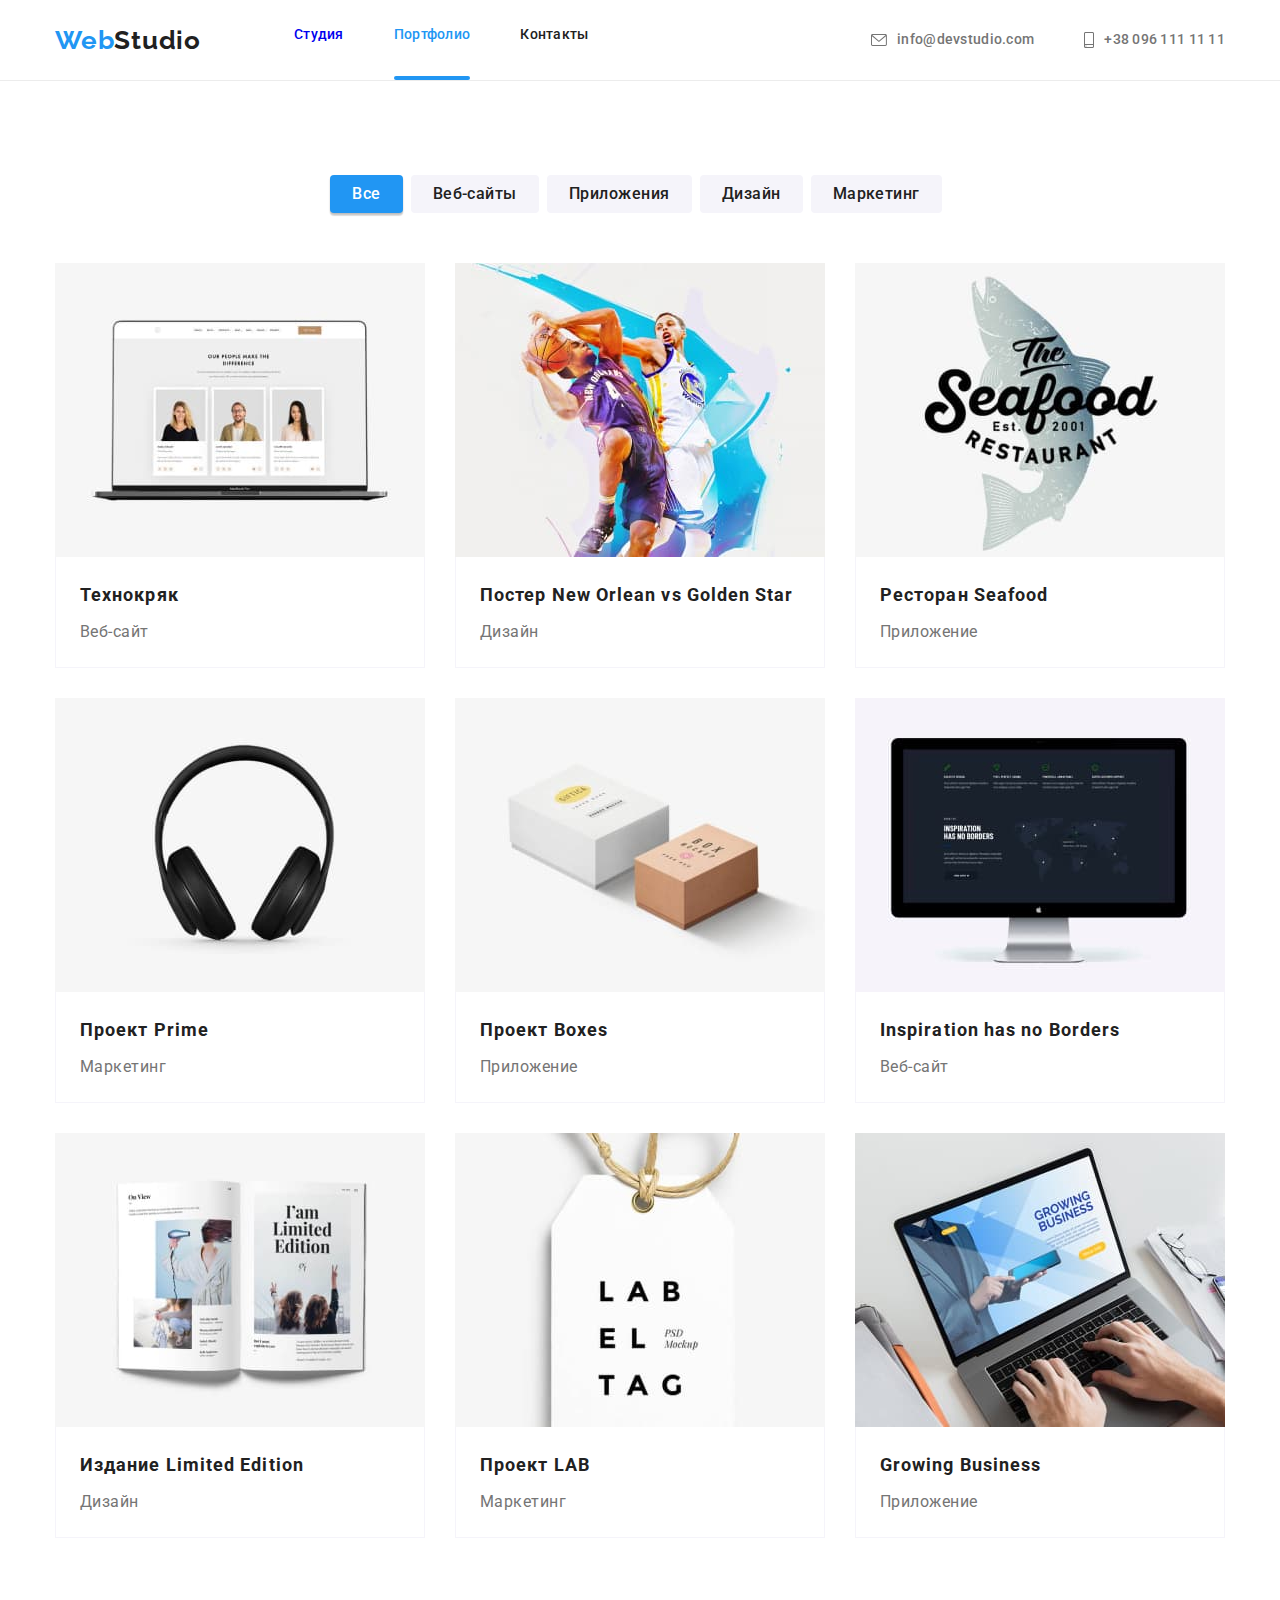
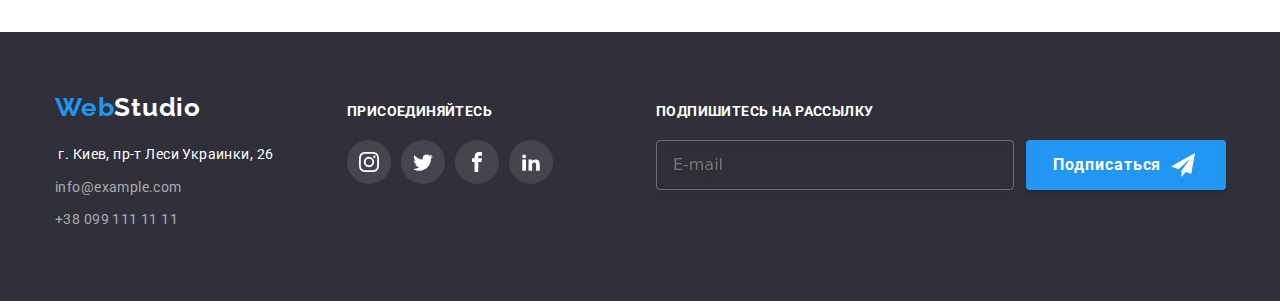
==== portfolio.html @ 848f4a88 "Hw 7" ====
<!DOCTYPE html>
<html lang="ru">

<head>
    <meta charset="UTF-8">
    <meta name="viewport" content="width=device-width, initial-scale=1.0">
    <title>WebStudio</title>
    <link rel="preconnect" href="https://fonts.googleapis.com">
    <link rel="preconnect" href="https://fonts.gstatic.com" crossorigin>
    <link
        href="https://fonts.googleapis.com/css2?family=Raleway:wght@700&family=Roboto:wght@400;500;700;900&display=swap"
        rel="stylesheet">
    <link rel="stylesheet" href="https://cdnjs.cloudflare.com/ajax/libs/modern-normalize/1.0.0/modern-normalize.min.css"
        integrity=" " crossorigin="" />
    <link rel="stylesheet" href="./css/styles.css" />
</head>

<body>

    <!--Header-->
    <header class="header">
        <div class="container header-container">
            <nav class="navigation">
                <a class="logo link" href="./index.html"><span class="web-logo">Web</span>Studio</a>
                <ul class="menu list">
                    <li class="menu-item">
                        <a class="menu-link menu-link-blue link current" href="./index.html">Студия</a>
                    </li>
                    <li class="menu-item">
                        <a class="menu-link menu-link-black act link" href="./portfolio.html">Портфолио</a>
                    </li>
                    <li class="menu-item">
                        <a class="menu-link menu-link-black link" href="#">Контакты</a>
                    </li>
                </ul>
            </nav>
            <ul class="contacts-header list">
                <li class="contacts-item">
                    <a class="mail-link link" href="mailto:info@devstudio.com">
                        <svg class="mail-link-item">
                            <use href="./images/icons.svg/symbol-defs.svg#icon-envelope-hover"></use>
                        </svg>
                        info@devstudio.com
                    </a>
                </li>
                <li class="contacts-item">

                    <a class="tel-link link" href="tel:+380961111111">
                        <svg class="tel-link-item">
                            <use href="./images/icons.svg/symbol-defs.svg#icon-Vector-7"></use>
                        </svg>
                        +38 096 111 11 11
                    </a>
                </li>
            </ul>
        </div>
    </header>

    <!--Portfolio-->
    <main>

        <section class="content section">
            <div class="container">
                <h1 class="hiden"> Content of page Portfolio </h1>
                <ul class="content-item list">
                    <li class="modal-btn-item list">
                        <button class="modal-btn-port-blue" type="button"> Все </button>
                    </li>
                    <li>
                        <button class="modal-btn-port" type="button"> Веб-сайты </button>
                    </li>
                    <li>
                        <button class="modal-btn-port" type="button"> Приложения </button>
                    </li>
                    <li>
                        <button class="modal-btn-port" type="button"> Дизайн </button>
                    </li>
                    <li>
                        <button class="modal-btn-port" type="button"> Маркетинг</button>
                    </li>
                </ul>

                <!--Gallery of works-->

                <h2 class="hiden"> Gallery of works </h2>

                <ul class="gallery list">
                    <li class="gallery-picture">
                        <a href="" class="link photo-link">
                            <div class="photo">
                                <img src="images/img-9-2.jpg" width="370" height="294" class="photo-img"
                                    alt="Наши специалисты" />

                                <div class="photo-overlay">
                                    <p class="overlay-text">
                                        Технокряк это современная площадка распространения коронавируса. Компании
                                        используют
                                        эту платформу
                                        для цифрового шпионажа и атак на защищённые сервера конкурентов.
                                    </p>
                                </div>
                            </div>
                            <div class="team-project">
                                <h3 class="img-headline">Технокряк</h3>
                                <p class="img-headline-subtitle">Веб-сайт</p>
                            </div>
                        </a>
                    </li>

                    <li class="gallery-picture">
                        <a href="" class="link photo-link">
                            <div class="photo">
                                <img src="images/img-10-2.jpg" width="370" height="294" class="photo-img"
                                    alt="Спортсмены" />
                                <div class="photo-overlay">
                                    <p class="overlay-text">
                                        Технокряк это современная площадка распространения коронавируса. Компании
                                        используют
                                        эту платформу
                                        для цифрового шпионажа и атак на защищённые сервера конкурентов.
                                    </p>
                                </div>
                            </div>
                            <div class="team-project">
                                <h3 class="img-headline">Постер New Orlean vs Golden Star</h3>
                                <p class="img-headline-subtitle">Дизайн</p>
                            </div>
                        </a>
                    </li>

                    <li class="gallery-picture">
                        <a href="" class="link photo-link">
                            <div class="photo">
                                <img src="images/img-11-2.jpg" width="370" height="294" class="photo-img"
                                    alt="Ресторан" />
                                <div class="photo-overlay">
                                    <p class="overlay-text">
                                        Технокряк это современная площадка распространения коронавируса. Компании
                                        используют
                                        эту платформу
                                        для цифрового шпионажа и атак на защищённые сервера конкурентов.
                                    </p>
                                </div>
                            </div>
                            <div class="team-project">
                                <h3 class="img-headline">Ресторан Seafood</h3>
                                <p class="img-headline-subtitle">Приложение</p>
                            </div>
                        </a>
                    </li>

                    <li class="gallery-picture">
                        <a href="" class="link photo-link">
                            <div class="photo">
                                <img src="images/img-12-2.jpg" width="370" height="294" class="photo-img"
                                    alt="Наушники" />
                                <div class="photo-overlay">
                                    <p class="overlay-text">
                                        Технокряк это современная площадка распространения коронавируса. Компании
                                        используют
                                        эту платформу
                                        для цифрового шпионажа и атак на защищённые сервера конкурентов.
                                    </p>
                                </div>
                            </div>
                            <div class="team-project">
                                <h3 class="img-headline">Проект Prime</h3>
                                <p class="img-headline-subtitle">Маркетинг</p>
                            </div>
                        </a>
                    </li>

                    <li class="gallery-picture">
                        <a href="" class="link photo-link">
                            <div class="photo">
                                <img src="images/img-13-2.jpg" width="370" height="294" class="photo-img"
                                    alt="Коробки" />
                                <div class="photo-overlay">
                                    <p class="overlay-text">
                                        Технокряк это современная площадка распространения коронавируса. Компании
                                        используют
                                        эту платформу
                                        для цифрового шпионажа и атак на защищённые сервера конкурентов.
                                    </p>
                                </div>
                            </div>
                            <div class="team-project">
                                <h3 class="img-headline">Проект Boxes</h3>
                                <p class="img-headline-subtitle">Приложение</p>
                            </div>
                        </a>
                    </li>

                    <li class="gallery-picture">
                        <a href="" class="link photo-link">
                            <div class="photo">
                                <img src="images/img-14-2.jpg" width="370" height="294" class="photo-img"
                                    alt="Монитор" />
                                <div class="photo-overlay">
                                    <p class="overlay-text">
                                        Технокряк это современная площадка распространения коронавируса. Компании
                                        используют
                                        эту платформу
                                        для цифрового шпионажа и атак на защищённые сервера конкурентов.
                                    </p>
                                </div>
                            </div>
                            <div class="team-project">
                                <h3 class="img-headline">Inspiration has no Borders</h3>
                                <p class="img-headline-subtitle">Веб-сайт</p>
                            </div>
                        </a>
                    </li>

                    <li class="gallery-picture">
                        <a href="" class="link photo-link">
                            <div class="photo">
                                <img src="images/img-15-2.jpg" width="370" height="294" class="photo-img" alt="Книга" />
                                <div class="photo-overlay">
                                    <p class="overlay-text">
                                        Технокряк это современная площадка распространения коронавируса. Компании
                                        используют
                                        эту платформу
                                        для цифрового шпионажа и атак на защищённые сервера конкурентов.
                                    </p>
                                </div>
                            </div>
                            <div class="team-project">
                                <h3 class="img-headline">Издание Limited Edition</h3>
                                <p class="img-headline-subtitle">Дизайн</p>
                            </div>
                        </a>
                    </li>

                    <li class="gallery-picture">
                        <a href="" class="link photo-link">
                            <div class="photo">
                                <img src="images/img-16-2.jpg" width="370" height="294" class="photo-img"
                                    alt="Этикетка" />
                                <div class="photo-overlay">
                                    <p class="overlay-text">
                                        Технокряк это современная площадка распространения коронавируса. Компании
                                        используют
                                        эту платформу
                                        для цифрового шпионажа и атак на защищённые сервера конкурентов.
                                    </p>
                                </div>
                            </div>
                            <div class="team-project">
                                <h3 class="img-headline">Проект LAB</h3>
                                <p class="img-headline-subtitle">Маркетинг</p>
                            </div>
                        </a>
                    </li>

                    <li class="gallery-picture">
                        <a href="" class="link photo-link">
                            <div class="photo">
                                <img src="images/img-17-2.jpg" width="370" height="294" class="photo-img"
                                    alt="Ноутбук" />
                                <div class="photo-overlay">
                                    <p class="overlay-text">
                                        Технокряк это современная площадка распространения коронавируса. Компании
                                        используют
                                        эту платформу
                                        для цифрового шпионажа и атак на защищённые сервера конкурентов.
                                    </p>
                                </div>
                            </div>
                            <div class="team-project">
                                <h3 class="img-headline">Growing Business</h3>
                                <p class="img-headline-subtitle">Приложение</p>
                            </div>
                        </a>
                    </li>

                </ul>
            </div>
        </section>

    </main>

    <!--Footer-->
    <footer class="footer">
        <div class="container block-footer">
            <div class="contacts-block">
                <a class="logo-footer link" href="./index.html"><span class="web-logo-footer">Web</span>Studio</a>
                <address class="desk-address link"> г. Киев, пр-т Леси Украинки, 26 </address>
                <ul class="contacts list">
                    <li class="desk-mail">
                        <a class="contacts-mail link" href="">info@example.com</a>
                    </li>
                    <li class="desk-tel">
                        <a class="contacts-tel link" href="">+38 099 111 11 11</a>
                    </li>
                </ul>
            </div>
            <div class="footer-add">
                <strong class="footer-invite">Присоединяйтесь</strong>
                <ul class="footer-soc-list">
                    <li class="footer-soc-icon list">
                        <a href="" class="link footer-link">
                            <svg class="footer-icon-svg instagram">
                                <use href="././images/icons.svg/symbol-defs.svg#icon-instagram" class="svg-item"></use>
                            </svg>
                        </a>
                    </li>

                    <li class="footer-soc-icon list">
                        <a href="" class="link footer-link twitter">
                            <svg class="footer-icon-svg twitter">
                                <use href="././images/icons.svg/symbol-defs.svg#icon-twitter" class="svg-item"></use>
                            </svg>
                        </a>
                    </li>

                    <li class="footer-soc-icon list">
                        <a href="" class="link footer-link facebook">
                            <svg class="footer-icon-svg">
                                <use href="././images/icons.svg/symbol-defs.svg#icon-facebook" class="svg-item"></use>
                            </svg>
                        </a>
                    </li>

                    <li class="footer-soc-icon list">
                        <a href="" class="link footer-link linkedin">
                            <svg class="footer-icon-svg">
                                <use href="././images/icons.svg/symbol-defs.svg#icon-linkedin" class="svg-item"></use>
                            </svg>
                        </a>
                    </li>
                </ul>
            </div>
        <form class="signup">
            <strong class="footer-invite signup-title">Подпишитесь на рассылку </strong>
            <div class="footer-form">
                <label for="signup-email" class="signup-label">
                    <input type="email" name="email" id="signup-email" placeholder="E-mail" class="signup-email" />
                </label>
                <button type="submit" class="modal-btn signup-btn">
                    <span class="signup-btn-text">Подписаться</span>
                    <svg width="24" height="24" class="signup-svg">
                        <use href="././images/icons.svg/symbol-defs.svg#icon-icon-send" class=""></use>
                    </svg>
                </button>
            </div>
        </form>

        </div>
    </footer>
</body>

</html>
---- css/styles.css ----
:root {
  --main-font: 'Roboto', sans-serif;
  --secondary-font: 'Raleway', sans-serif;
  --accent-color: #e5e5e5;
  --primary-text-color: #212121;
  --secondary-text-color: #757575;
  --third-text-color: #ffffff;
  --title-text-color: #2196f3;
  --secondary-background-color: #2f303a;
  --third-background-color: #f5f4fa;
  --fill-color: #afb1b8;
}
.list {
  list-style: none;
}
.link {
  text-decoration: none;
  transition: color 250ms cubic-bezier(0.4, 0, 0.2, 1);
}

.body {
  font-family: var(--main-font);
  font-weight: 500;
  color: var(--primary-background-color);
  background-color: var(--accent-color);
}
h1,
h2,
h3,
p {
  margin: 0;
}
.img {
  display: block;
  max-width: 100%;
  height: auto;
}

ul {
  list-style: none;
  padding: 0;
  margin: 0;
}

/*=============HEADER=============*/

.container {
  width: 1200px;
  padding-right: 15px;
  padding-left: 15px;
  margin: 0 auto;
}
.section {
  padding-top: 94px;
  padding-bottom: 94px;
}

.header {
  display: flex;
  align-items: center;
  width: 100%;
  min-height: 80px;
  border-bottom: 1px solid #ececec;
}

.header-container {
  display: flex;
  align-items: center;
}

.navigation {
  display: flex;
}

.menu {
  display: flex;
  margin-left: 93px;
}
.contacts-header {
  display: flex;
  margin-left: auto;
}
.contacts-item {
  display: flex;
  align-items: center;
  justify-content: center;
  margin-left: auto;
}

.logo {
  font-family: 'Raleway', sans-serif;
  font-weight: 700;
  font-size: 26px;
  line-height: 1.19;
  letter-spacing: 0.03em;
  color: var(--primary-text-color);
}
.web-logo {
  color: var(--title-text-color);
}
.menu-item:not(:last-child) {
  margin-right: 50px;
}
.contacts-item:not(:last-child) {
  margin-right: 50px;
}

.menu-link {
  font-family: var(--main-font);
  font-weight: 500;
  font-size: 14px;
  line-height: 1.14;
  letter-spacing: 0.02em;
  padding-top: 32px;
  padding-bottom: 32px;
}
.menu-link.menu-link-black {
  color: var(--primary-text-color);
}

.menu-link:hover,
.menu-link:focus {
  color: var(--title-text-color);
}

.mail-link:active {
  color: var(--title-text-color);
}

.mail-link:hover,
.mail-link:focus {
  color: var(--title-text-color);
}

.tel-link:hover {
  color: var(--title-text-color);
}

.mail-link {
  margin-left: auto;
  font-family: var(--main-font);
  font-weight: 500;
  font-size: 14px;
  line-height: 1.14;
  letter-spacing: 0.02em;
  padding-top: 32px;
  padding-bottom: 32px;
  align-items: center;
  display: block;
  display: flex;
  color: var(--secondary-text-color);
}
.tel-link {
  font-family: var(--main-font);
  font-weight: 500;
  font-size: 14px;
  line-height: 1.14;
  letter-spacing: 0.02em;
  padding-top: 32px;
  padding-bottom: 32px;
  align-items: center;
  display: block;
  display: flex;
  color: var(--secondary-text-color);
}
.mail-link-item {
  width: 16px;
  height: 12px;
  margin-right: 10px;
  fill: currentColor;
  align-items: center;
}
.mail-link-item:hover,
.mail-link-item:focus {
  color: var(--title-text-color);
  fill: var(--title-text-color);
}

.tel-link-item {
  width: 10px;
  height: 16px;
  margin-right: 10px;
  fill: currentColor;
  align-items: center;
}
.tel-link-item:hover,
.tel-link-item:focus {
  color: var(--title-text-color);
  fill: var(--title-text-color);
}

.act.link {
  position: relative;

  color: var(--title-text-color);
}

.act.link::after {
  content: '';

  position: absolute;
  left: 0;
  bottom: -6px;

  display: block;
  width: 100%;
  height: 4px;
  border-radius: 2px;
  background-color: var(--title-text-color);
}

.site-nav .link:hover,
.site-nav .link:focus {
  color: var(--accent-color);
}

/*=============END HEADER=============*/

/*=============HERO=============*/

.hero {
  text-align: center;
  font-family: var(--main-font);
  font-weight: 900;
  height: 600px;
  font-size: 44px;
  line-height: 1.36;
  letter-spacing: 0.06em;
  margin-left: auto;
  margin-right: auto;
  color: var(--third-text-color);
  background-color: var(--secondary-background-color);
}
.main-section {
  max-width: 1600px;
  height: 600px;
  text-transform: uppercase;
  background-size: cover;
  background-repeat: no-repeat;
  background-position: center;
  background-image: linear-gradient(rgba(47, 48, 58, 0.4), rgba(47, 48, 58, 0.2)),
    url('../images/img-18-2.jpg');
}

.title {
  text-align: center;
  font-family: var(--main-font);
  font-weight: 900;
  font-size: 44px;
  line-height: 1.36;
  letter-spacing: 0.06em;
  text-transform: uppercase;
  width: 696px;
  margin: 0 auto;
  margin-bottom: 30px;

  color: var(--third-text-color);
}

.hero-container {
  background-size: cover;
  padding-top: 200px;
  padding-bottom: 200px;
}

.menu-item:hover,
.menu-item:focus {
  text-decoration: none;
  list-style: none;
}
.menu.link.current {
  color: var(--title-text-color);
}

.modal-btn {
  font-family: var(--main-font);
  width: 200px;
  height: 50px;
  font-weight: 700;
  font-size: 16px;
  line-height: 1.87;
  letter-spacing: 0.06em;
  cursor: pointer;
  text-align: center;
  border: 0;
  border-radius: 4px;
  color: var(--third-text-color);
  background-color: var(--title-text-color);
  box-shadow: 0px 4px 4px rgba(0, 0, 0, 0.15);
  border-radius: 4px;
  transition: color 250ms cubic-bezier(0.4, 0, 0.2, 1),
    background-color 250ms cubic-bezier(0.4, 0, 0.2, 1);
}
.modal-btn:hover,
.modal-btn:focus {
  color: var(--third-text-color);
  background-color: var(--title-text-color);
}

/*===========MODAL WINDOW=============*/

.backdrop {
  position: fixed;
  top: 0;
  left: 0;
  width: 100%;
  height: 100%;

  z-index: 1;

  opacity: 1;

  transition: opacity 250ms cubic-bezier(0.4, 0, 0.2, 1);

  background-color: rgba(0, 0, 0, 0.2);
}

.is-hidden {
  opacity: 0;
  pointer-events: none;
}

.backdrop.is-hidden .modal {
  transform: translate(-50%, -50%) scale(0.6);
}

.modal {
  position: absolute;
  top: 50%;
  left: 50%;
  transform: translate(-50%, -50%) scale(1);

  transition: transform 250ms cubic-bezier(0.4, 0, 0.2, 1);

  width: 530px;
  height: 580px;
  padding: 40px;
  background-color: var(--third-text-color);
  box-shadow: 0px 1px 3px rgba(0, 0, 0, 0.12), 0px 1px 1px rgba(0, 0, 0, 0.14),
    0px 2px 1px rgba(0, 0, 0, 0.2);
  border-radius: 4px;
}

.close-btn:hover,
.close-btn:focus {
  border: 1px solid var(--title-text-color);

  fill: var(--title-text-color);
  color: var(--title-text-color);
}

.close-btn {
  position: absolute;
  top: 8px;
  right: 8px;
  width: 30px;
  height: 30px;
  color: #000000;

  display: flex;
  justify-content: center;
  align-items: center;

  cursor: pointer;
  transition: color 250ms cubic-bezier(0.4, 0, 0.2, 1), color 250ms cubic-bezier(0.4, 0, 0.2, 1);

  background-color: var(--third-text-color);
  border: 1px solid rgba(0, 0, 0, 0.1);

  border-radius: 15px;
}
.modal-svg {
  fill: currentColor;
}

/*=============FORM=============*/
.form-field {
  position: relative;
  display: flex;
  flex-direction: column;

  margin-bottom: 10px;
}

.form-text {
  display: inline-block;
  text-align: center;

  font-size: 20px;
  line-height: 1.15;
  color: var(--primary-text-color);

  font-family: Roboto;
  font-style: normal;
  font-weight: bold;

  letter-spacing: 0.03em;
  margin-bottom: 12px;
}

.form-label {
  /* position: absolute;
  top: 0;
  left: 0; */
  margin-bottom: 4px;

  font-size: 12px;
  line-height: 1.17;
  color: var(--secondary-text-color);

  letter-spacing: 0.01em;
}
.form-input {
  padding-left: 42px;
  height: 40px;

  transition: border 250ms cubic-bezier(0.4, 0, 0.2, 1), color 250ms cubic-bezier(0.4, 0, 0.2, 1);

  border: 1px solid rgba(33, 33, 33, 0.2);
  box-sizing: border-box;
  border-radius: 4px;
}

.form-input:focus,
.form-input:hover,
.form-textarea:hover,
.form-textarea:focus {
  border: 1px solid var(--title-text-color);
}

.form-input:focus + .form-icon,
.form-input:hover + .form-icon {
  color: var(--title-text-color);
  fill: currentColor;
}

.form-icon {
  position: absolute;
  top: 38px;
  left: 12px;

  pointer-events: none;

  transition: fill 250ms cubic-bezier(0.4, 0, 0.2, 1);

  transform: translateY(-50%);

  fill: var(--primary-text-color);
}

.form-textarea {
  resize: none;

  padding: 12px 16px;

  height: 120px;

  transition: border 250ms cubic-bezier(0.4, 0, 0.2, 1);

  border: 1px solid rgba(33, 33, 33, 0.2);
  box-sizing: border-box;
  border-radius: 4px;
}

/* .form .form-field:last-child {
  margin-bottom: 30px;
} */

.form-link {
  margin-left: 5px;
  font-size: 14px;
  line-height: 1.71;

  letter-spacing: 0.03em;
  text-decoration-line: underline;

  color: var(--title-text-color);
}

.form-checkbox-label {
  display: flex;
  align-items: center;
  justify-content: center;

  margin-bottom: 20px;

  font-weight: normal;
  font-size: 14px;
  line-height: 1.71;
  letter-spacing: 0.03em;

  color: var(--secondary-text-color);
}

.window-btn {
  display: block;
  margin-left: auto;
  margin-right: auto;
  padding-bottom: 10px;
  padding-left: 32px;
  padding-right: 32px;
  padding-top: 10px;
  box-shadow: 0px 4px 4px rgba(0, 0, 0, 0.15);
  border-radius: 4px;
}

.form-checkbox {
  position: absolute;
}

.form-checkbox:focus + .checkbox,
.form-checkbox:hover + .checkbox {
  fill: var(--title-text-color);
}

.form-checkbox:checked + .checkbox {
  border-radius: 2px;

  fill: var(--title-text-color);

  background-color: var(--title-text-color);
  background-image: url('../images/icons.svg/icomoon-10/SVG/icon-check.svg');
  background-size: contain;
}

.checkbox {
  margin-right: 7px;
  width: 16px;
  height: 15px;
  transition: background-color 250ms cubic-bezier(0.4, 0, 0.2, 1),
    fill 250ms cubic-bezier(0.4, 0, 0.2, 1);
}

/*===========END OF MODAL WINDOW=============*/
/*=============END OF HERO=============*/
/*=============FEATURES=============*/
.features {
  padding-top: 94px;
}
.container {
  margin-left: auto;
  margin-right: auto;
  width: 1200px;
  padding-left: 15px;
  padding-right: 15px;
  text-align: center;
}
.visually-hidden {
  position: absolute;
  width: 1px;
  height: 1px;
  margin: -1px;
  overflow: hidden;
  border: 0;
  clip: rect(0, 0, 0, 0);
}

.features-item {
  display: flex;
  align-items: center;
  list-style: none;
  padding-inline-start: 0;
}

.advantages {
  max-width: 270px;
  display: list-item;
  text-align: var(--primary-text-color);
}

.advantages:not(:last-child) {
  margin-right: 30px;
}
.advantages-list {
  display: flex;
  height: 120px;
  margin-bottom: 30px;
  align-items: center;
  justify-content: center;
  background-color: var(--third-background-color);
}
.advantages-icon {
  width: 70px;
  height: 70px;
}
.svg-item {
}

.features-item .advantages-item {
  font-family: var(--main-font);
  font-weight: 700;
  font-size: 14px;
  line-height: 1.14;
  padding-bottom: 10px;
  letter-spacing: 0.03em;
  text-transform: uppercase;
  text-align: left;
  color: var(--primary-text-color);
}
.advantages-item-text {
  font-family: var(--main-font);
  font-size: 14px;
  line-height: 1.71;
  letter-spacing: 0.03em;
  margin-bottom: 4px;
  text-align: left;

  color: var(--secondary-text-color);
}
/*=============END FEATURES=============*/
/*=============EXAMPLES=============*/
.examples {
  align-items: center;
  padding-bottom: 94px;
}

.examples-item {
  display: flex;
  flex-direction: row;
  align-items: center;
  justify-content: space-between;
}
.examples-picture:not(:last-child) {
  margin-right: 30px;
}

.examples-item-title {
  font-family: var(--main-font);
  font-weight: 700;
  font-size: 36px;
  line-height: 1.17;
  text-align: center;
  letter-spacing: 0.03em;
  margin-bottom: 50px;

  color: var(--primary-text-color);
}
.examples-picture {
  flex-basis: 370px;
}
.examples-thumb {
  position: relative;
  display: flex;
  justify-content: center;
}
.examples-description {
  position: absolute;
  bottom: 0;
  left: 0;

  display: flex;
  justify-content: center;
  align-items: center;
  height: 70px;
  width: 100%;
  background-color: rgba(47, 48, 58, 0.8);
  font-family: var(--main-font);
  font-style: normal;
  font-weight: bold;
  color: var(--third-text-color);

  font-size: 14px;
  line-height: 1.143;
  text-align: center;
  letter-spacing: 0.03em;
  text-transform: uppercase;
}
/*============END EXAMPLES=============*/
/*============TEAM=============*/
.team {
  background: var(--third-background-color);
}
.container.img {
  width: 1200px;
  padding-right: 15px;
  padding-left: 15px;
  margin: 0 auto;
}
.team-item {
  display: flex;
  flex-direction: row;
  align-items: center;
  justify-content: space-between;
}
.team-item.list {
  margin: -15px;
}

.img-title {
  margin-bottom: 10px;
  text-align: center;
}
.img-subtitle {
  text-align: center;
}

.team-picture {
  flex-basis: calc(100% / 4 - 30px);
  margin: 15px;
  box-shadow: 0px 1px 3px rgba(0, 0, 0, 0.12), 0px 1px 1px rgba(0, 0, 0, 0.14),
    0px 2px 1px rgba(0, 0, 0, 0.2);
  background: var(--third-text-color);
  border-radius: 0px 0px 4px 4px;
}

/*.team-picture:first-child {
  margin-left: 0px;
}
.team-picture:not(:last-child) {
  margin-right: 30px;
}*/

.team-item-title {
  margin-bottom: 50px;
  font-family: var(--main-font);
  font-weight: 700;
  font-size: 36px;
  line-height: 1.17;
  text-align: center;
  letter-spacing: 0.03em;

  color: var(--primary-text-color);
}
.examples-picture {
  display: flex;
  justify-content: center;
}

.container.img {
  background: var(--third-background-color);
}
.soc-icon {
  margin-right: 10px;
  display: block;
}
.team-card-description {
  padding-top: 30px;
  padding-bottom: 30px;
  padding-left: 32px;
  padding-right: 32px;
}
.soc-list {
  display: flex;
  padding: 0;
}
.soc-icon {
  margin-right: 10px;
  cursor: pointer;
}
.soc-icon:last-child {
  margin-right: 0;
}
.list {
  list-style: none;
  padding-inline-start: 0px;
  display: flex;
  justify-content: center;
}
.link.soc-link {
  display: flex;
  padding: 0;
  width: 44px;
  height: 44px;
  justify-content: center;
  align-items: center;
  border-radius: 50%;
  color: var(--fill-color);
}
.soc-list .link.soc-link {
  transition: fill 250ms cubic-bezier(0.4, 0, 0.2, 1), color 250ms cubic-bezier(0.4, 0, 0.2, 1);
}

.icon-svg {
  width: 20px;
  height: 20px;
  display: block;
  cursor: pointer;
  fill: currentColor;
}

.img-title {
  font-family: var(--main-font);
  font-weight: 500;
  font-size: 16px;
  line-height: 1.19;
  text-align: center;
  letter-spacing: 0.03em;
  margin-top: 0;
  color: var(--primary-text-color);
}

.img-subtitle {
  font-family: var(--main-font);
  font-size: 16px;
  line-height: 1.19;
  text-align: center;
  letter-spacing: 0.03em;
  margin-bottom: 10px;
  color: var(--secondary-text-color);
  display: block;
}
.soc-link:hover,
.soc-link:focus {
  background-color: var(--title-text-color);
  color: var(--third-text-color);
}

/*============END TEAM=============*/
/*============OUR CLIENTS==========*/
.section {
  display: block;
}
.container {
  text-align: center;
}

.title-cl {
  font-size: 36px;
  font-style: normal;
  font-weight: 700;
  line-height: 1.17;
  letter-spacing: 0.03 em;
  text-align: center;
  color: var(--primary-text-color);
}
.clients-title {
  margin-bottom: 50px;
}
.list {
  list-style: none;
  padding-inline-start: 0;
  justify-content: center;
  display: flex;
}
.clients-list {
  margin: 0;
  padding: 0;
}
.clients-picture {
  display: flex;
  margin-right: 30px;
}
.clients-picture:last-child {
  margin-right: 0;
}

.link {
  text-decoration: none;
  border-radius: 4px;
}
.clients-link {
  display: flex;
  width: 170px;
  height: 92px;
  color: var(--secondary-text-color);
  border-radius: 4 px;
  border: 1px solid var(--fill-color);
  align-items: center;
  justify-content: center;
  fill: var(--fill-color);
}
.perm-clients {
  width: 106px;
  height: 60px;
}

.link.clients-link:hover,
.link.clients-link:focus {
  border: 1px solid var(--title-text-color);
  border-radius: 4px;
  fill: var(--title-text-color);
  color: var(--title-text-color);
}
.link.clients-link {
  transition: border 250ms cubic-bezier(0.4, 0, 0.2, 1), fill 250ms cubic-bezier(0.4, 0, 0.2, 1);
}

/*============END OUR CLIENTS==========*/
/*============FOOTER=============*/

.footer {
  padding-top: 60px;
  padding-bottom: 60px;
  display: block;

  background-color: var(--secondary-background-color);
}
.block-footer {
  display: flex;
  align-items: baseline;
  text-align: center;
}
.contacts-block {
  margin-right: 70px;
  text-align: left;
}
.footer-add {
  align-items: baseline;
  text-align: left;
  display: block;
}
.footer-invite {
  display: block;
  font-family: var(--main-font);
  margin-bottom: 20px;
  font-weight: 700;
  font-size: 14px;
  line-height: 1.14;
  letter-spacing: 0.03em;
  text-transform: uppercase;
  color: var(--third-text-color);
}
.footer-soc-list {
  padding: 0;
  display: flex;
}

.footer-soc-icon {
  justify-content: center;
}
.footer-link {
  display: flex;
  margin-right: 10px;
  padding: 0;
  width: 44px;
  height: 44px;
  border-radius: 22px;
  justify-content: center;
  align-items: center;
  background-color: rgba(255, 255, 255, 0.1);
  cursor: pointer;
  transition: background-color 250ms cubic-bezier(0.4, 0, 0.2, 1);
}

.footer-icon-svg {
  width: 20px;
  height: 20px;
  display: block;
  cursor: pointer;
  fill: var(--third-text-color);
  overflow: hidden;
}

.footer-soc-list {
  padding: 0;
  display: flex;
}

.desk-address {
  margin-top: 20px;
  margin-bottom: 9px;
  flex-direction: column;
}
.contacts {
  margin-right: auto;
  flex-direction: column;
  text-align: left;
}

.desk-mail {
  margin-bottom: 9px;
}
.desk-mail:not(:last-child) {
  margin-bottom: 9px;
}

.desk-tel {
  margin-bottom: 9px;
}

.logo-footer {
  font-family: var(--secondary-font);
  font-weight: 700;
  font-size: 26px;
  line-height: 1.19;
  letter-spacing: 0.03em;
  display: block;
  margin-bottom: 20px;
  color: var(--third-text-color);
}
.web-logo-footer {
  color: var(--title-text-color);
}
.desk-address {
  font-family: var(--main-font);
  font-size: 14px;
  line-height: 1.71;
  letter-spacing: 0.03em;
  cursor: pointer;
  color: var(--third-text-color);
  font-style: normal;
  white-space: pre;
}
.contacts-mail {
  font-family: var(--main-font);
  font-size: 14px;
  line-height: 1.71;
  letter-spacing: 0.03em;

  color: rgba(255, 255, 255, 0.6);
  font-style: normal;
}

.contacts-tel {
  font-family: var(--main-font);
  font-size: 14px;
  line-height: 1.71;
  letter-spacing: 0.03em;

  color: rgba(255, 255, 255, 0.6);
  font-style: normal;
}
.link.footer-link {
  background-color: rgba(255, 255, 255, 0.1);
  fill: var(--third-text-color);
}

.link.footer-link:hover,
.link.footer-link:focus {
  background-color: var(--title-text-color);
}
/*============FORM SIGNUP============= */

.signup {
}

.signup-label {
  margin-right: 12px;
  margin-left: 93px;
}

.signup-title {
  display: flex;
  justify-content: left;
  margin-left: 93px;
}
.signup-email {
  padding: 15px 16px;

  height: 50px;
  width: 358px;

  background-color: transparent;
  border: 1px solid rgba(255, 255, 255, 0.3);
  box-sizing: border-box;
  filter: drop-shadow(0px 4px 4px rgba(0, 0, 0, 0.15));
  border-radius: 4px;

  color: var(--third-text-color);
}

/* .signup-email:hover,
.signup-email:focus {
}
 */

.footer-form {
  display: flex;
}

.signup-btn:focus,
.signup-btn:hover {
  color: var(--third-text-color);
}

.signup-btn {
  padding: 10px 27px;
  font-weight: 700;
  font-size: 16px;
  line-height: 1.87;

  display: flex;
  align-items: center;
  text-align: center;
  letter-spacing: 0.06em;

  color: var(--third-text-color);
}

.signup-btn-text {
  margin-right: 10px;
}

.signup-svg {
  fill: var(--third-text-color);
}
.signup-icon {
  border: none;
}
/*============END FOOTER=============*/

/*============CONTENT OF PAGE PORTFOLIO=============*/
.content-item {
  display: flex;
  margin-bottom: 50px;
  justify-content: center;
}
.modal-btn-item {
  margin-right: 8px;
  border-radius: 4px;
}
.modal-btn-port-blue {
  padding: 6px 22px;
}

.modal-btn-port {
  margin-right: 8px;
  padding: 6px 22px;
}
.modal-btn-port:not(:last-child) {
  margin-right: 8px;
}
.modal-btn-item:not(:first-child) {
  margin-left: 8px;
}

.menu-link-blue-port {
  font-family: var(--main-font);
  font-weight: 500;
  font-size: 14px;
  line-height: 1.14;
  letter-spacing: 0.02em;
  color: var(--primary-text-color);
}

.hiden {
  display: none;
}

.modal-btn-port-blue {
  font-family: var(--main-font);
  font-weight: 500;
  font-size: 16px;
  line-height: 1.62;
  text-align: center;
  letter-spacing: 0.03em;
  border-radius: 4px;
  border: 0;
  color: var(--third-text-color);
  background-color: var(--title-text-color);
  cursor: pointer;
  box-shadow: 0px 3px 1px rgba(0, 0, 0, 0.1), 0px 1px 2px rgba(0, 0, 0, 0.08),
    0px 2px 2px rgba(0, 0, 0, 0.12);
}
.modal-btn-port {
  font-family: var(--main-font);
  font-weight: 500;
  font-size: 16px;
  line-height: 1.62;
  text-align: center;
  letter-spacing: 0.03em;
  border-radius: 4px;
  border: 0;
  color: var(--primary-text-color);
  background-color: var(--third-background-color);
  transition: color 250ms cubic-bezier(0.4, 0, 0.2, 1),
    background-color 250ms cubic-bezier(0.4, 0, 0.2, 1),
    box-shadow 250ms cubic-bezier(0.4, 0, 0.2, 1);
}

.modal-btn-port-blue:hover,
.modal-btn-port-blue:focus {
  background-color: var(--title-text-color);
  box-shadow: 0px 3px 1px rgba(0, 0, 0, 0.1), 0px 1px 2px rgba(0, 0, 0, 0.08),
    0px 2px 2px rgba(0, 0, 0, 0.12);
}
.modal-btn-port:hover,
.modal-btn-port:focus {
  color: var(--third-text-color);
  background-color: var(--title-text-color);
  box-shadow: 0px 3px 1px rgba(0, 0, 0, 0.1), 0px 1px 2px rgba(0, 0, 0, 0.08),
    0px 2px 2px rgba(0, 0, 0, 0.12);
}

/*============END CONTENT OF PAGE PORTFOLIO=============*/

/*============GALLERY OF WORKS=============*/
.team-project {
  padding: 20px 24px;
  border: 1px solid var(--third-background-color);
  border-top: none;
}

.gallery {
  display: flex;
  flex-wrap: wrap;
  list-style: none;
  margin-top: -30px;
  margin-left: -30px;
}

.gallery-picture {
  flex-basis: 370px;
  margin-top: 30px;
  margin-left: 30px;
}
.gallery-picture:hover,
.gallery-picture:focus {
  box-shadow: 0px 1px 1px rgba(0, 0, 0, 0.12), 0px 4px 4px rgba(0, 0, 0, 0.06),
    1px 4px 6px rgba(0, 0, 0, 0.16);
}

.img-headline {
  font-family: var(--main-font);
  font-weight: 700;
  font-size: 18px;
  line-height: 2;
  letter-spacing: 0.06em;
  text-align: left;
  color: var(--primary-text-color);
  text-decoration: none;
  margin-bottom: 4px;
}
.img-headline-subtitle {
  font-family: var(--main-font);
  font-size: 16px;
  line-height: 1.87;
  letter-spacing: 0.03em;
  text-align: left;
  color: var(--secondary-text-color);
  text-decoration: none;
}
.photo-img {
  display: block;
}
.link.photo-link {
  transition: box-shadow 250ms cubic-bezier(0.4, 0, 0.2, 1);
}
.link.photo-link:hover,
.link.photo-link:focus {
  transform: translateY(0);

  display: block;
  background: var(--third-text-color);

  box-sizing: border-box;
  box-shadow: 0px 1px 1px rgba(0, 0, 0, 0.12), 0px 4px 4px rgba(0, 0, 0, 0.06),
    1px 4px 6px rgba(0, 0, 0, 0.16);
}

.photo {
  position: relative;
  overflow: hidden;
}
.photo-overlay {
  position: absolute;
  top: 0;
  left: 0;
  transform: translateY(101%);
  transition: transform 250ms cubic-bezier(0.4, 0, 0.2, 1);

  display: flex;
  align-items: center;
  height: 100%;
  width: 100%;
  background-color: var(--title-text-color);

  color: var(--third-text-color);
  font-weight: 400;
  font-size: 18px;
  line-height: 1.555;
  letter-spacing: 0.03em;
}

.photo-link:hover .photo-overlay,
.photo-link:focus .photo-overlay {
  transform: translateY(0);
}

.overlay-text {
  text-align: left;
  padding-right: 24px;
  padding-left: 24px;
}
/*===========END OF GALLERY OF WORKS=============*/
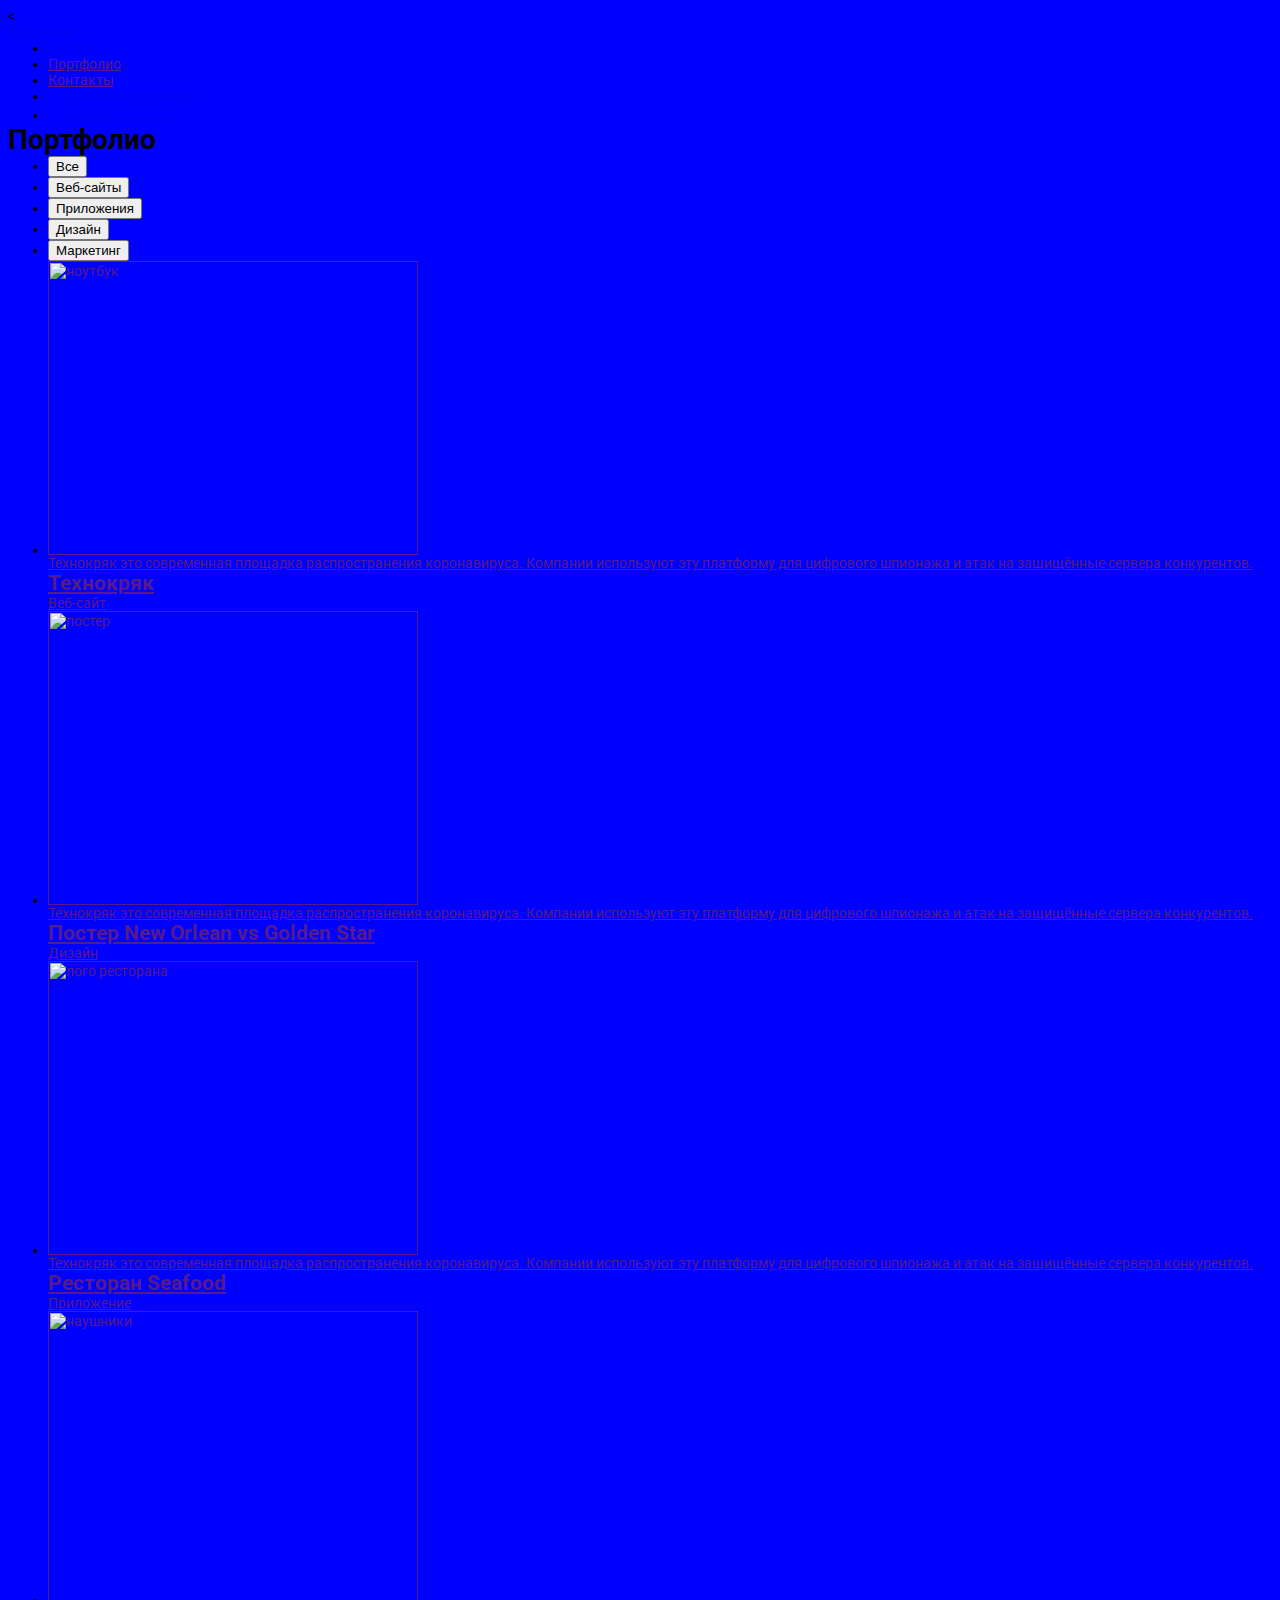
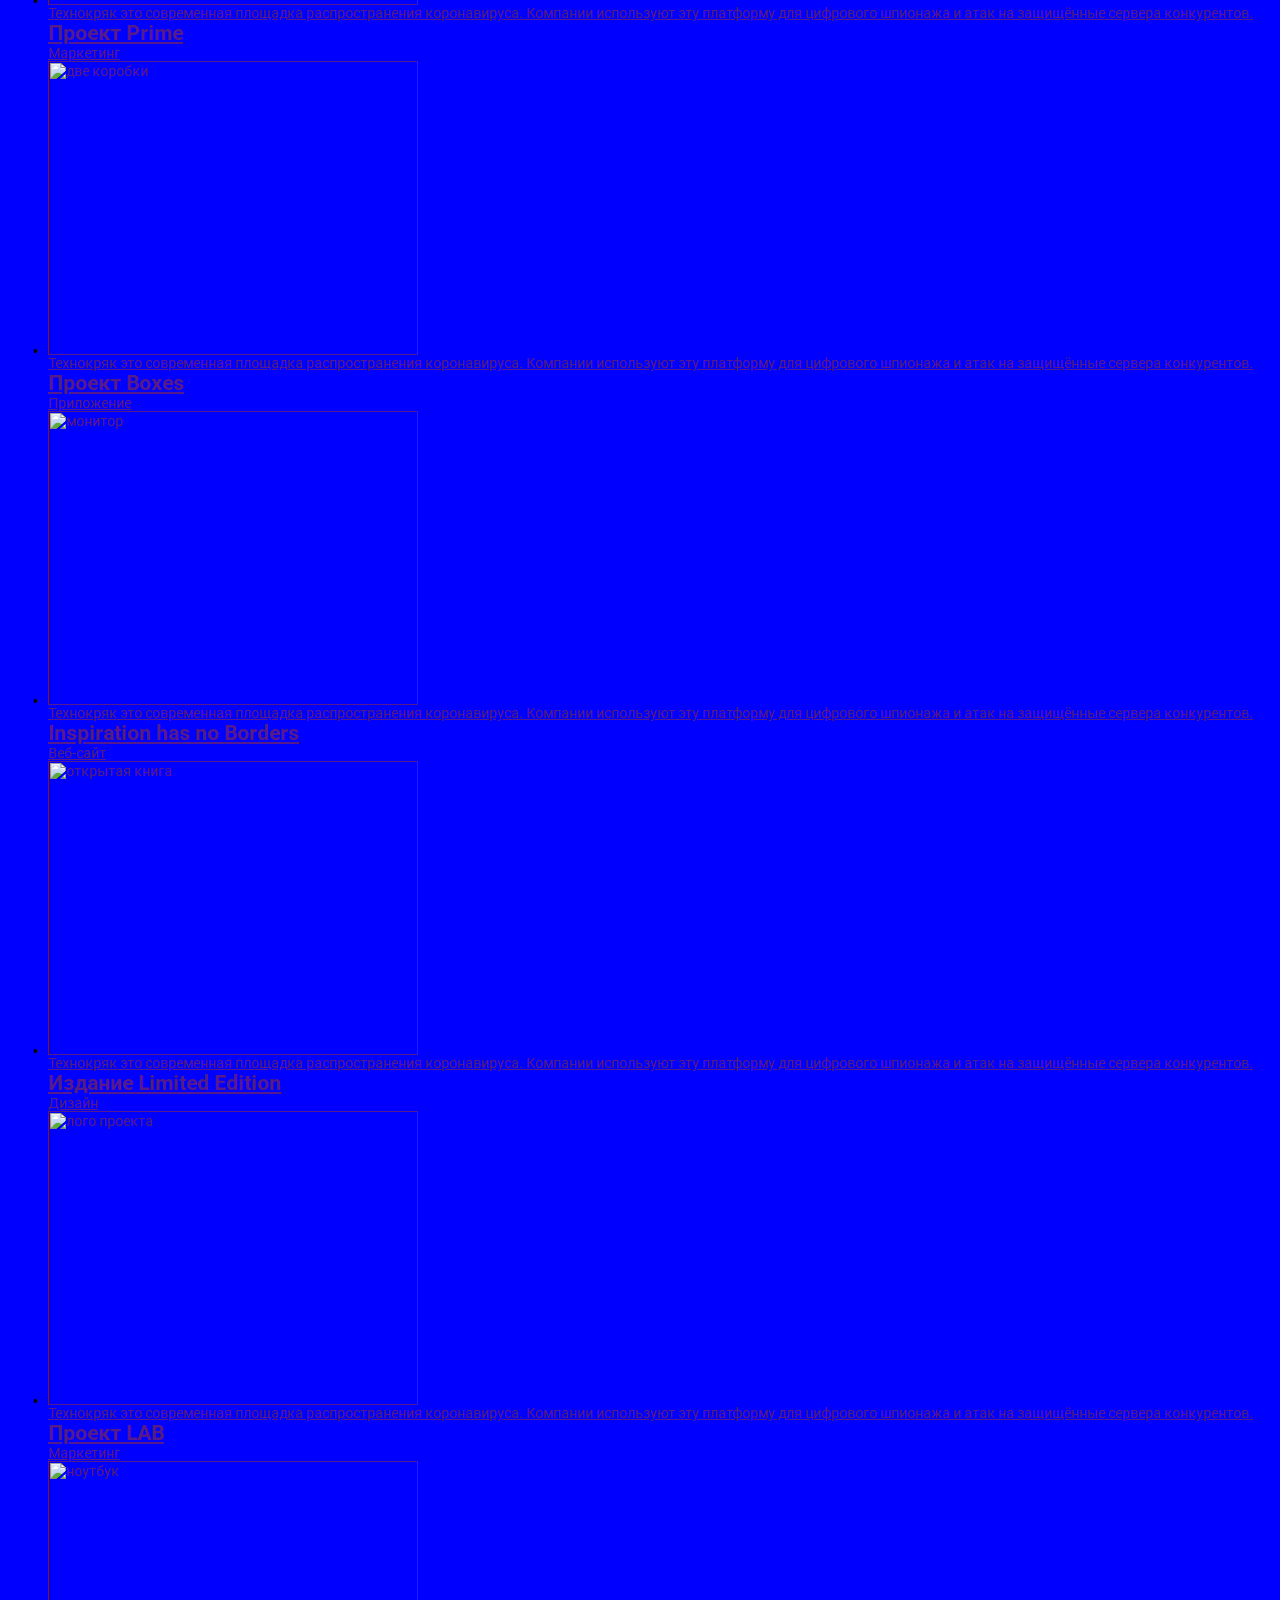
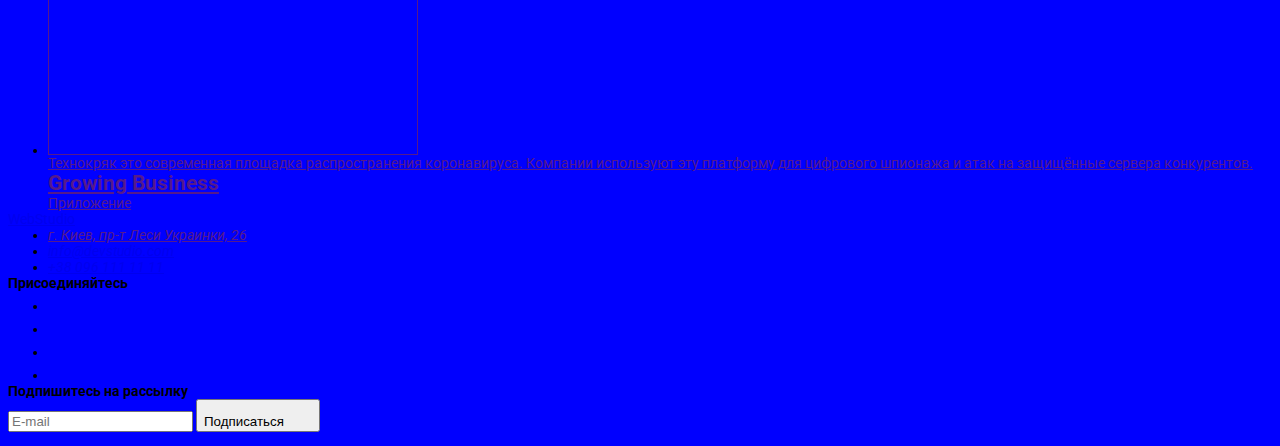
==== commit 40f7f266: "Hw 7 potrf" ====
--- a/portfolio.html
+++ b/portfolio.html
@@ -1,353 +1,296 @@
-<!DOCTYPE html>
+<<!DOCTYPE html>
 <html lang="ru">
+  <head>
+    <meta charset="UTF-8" />
+    <meta http-equiv="X-UA-Compatible" content="IE=edge" />
+    <meta name="viewport" content="width=device-width, initial-scale=1.0" />
+    <title>Портфолио</title>
+    <link rel="preconnect" href="https://fonts.googleapis.com" />
+    <link rel="preconnect" href="https://fonts.gstatic.com" crossorigin />
+    <link
+      href="https://fonts.googleapis.com/css2?family=Raleway:wght@700&family=Roboto:wght@400;500;700;900&family=Rubik:wght@400;500;700;900&display=swap"
+      rel="stylesheet"
+    />
+    <link rel="stylesheet" href="./css/main.min.css" />
+  </head>
+  <body>
+    <!-- Шапка сайта -->
+    <header class="header">
+      <div class="container header__container">
+        <nav class="nav">
+          <a href="./index.html" class="logo link"> Web<span class="logo__header--textcolor">Studio</span> </a>
+          <ul class="nav__list list">
+            <li class="nav__item"><a href="./index.html" class="nav__link link">Студия</a></li>
+            <li class="nav__item">
+              <a href="" class="link nav__link--current nav__link">Портфолио</a>
+            </li>
+            <li class="nav__item"><a href="" class="link nav__link">Контакты</a></li>
+          </ul>
+        </nav>
+        <ul class="list contact__list">
+          <li class="contact__item">
+            <a href="mailto:info@devstudio.com" class="link contact__link" aria-label="имайл">
+              <svg class="contact__icon" width="16px" height="12px">
+                <use href="./images/symbol-defs.svg#icon-mail"></use>
+              </svg>
 
-<head>
-    <meta charset="UTF-8">
-    <meta name="viewport" content="width=device-width, initial-scale=1.0">
-    <title>WebStudio</title>
-    <link rel="preconnect" href="https://fonts.googleapis.com">
-    <link rel="preconnect" href="https://fonts.gstatic.com" crossorigin>
-    <link
-        href="https://fonts.googleapis.com/css2?family=Raleway:wght@700&family=Roboto:wght@400;500;700;900&display=swap"
-        rel="stylesheet">
-    <link rel="stylesheet" href="https://cdnjs.cloudflare.com/ajax/libs/modern-normalize/1.0.0/modern-normalize.min.css"
-        integrity=" " crossorigin="" />
-    <link rel="stylesheet" href="./css/styles.css" />
-</head>
-
-<body>
-
-    <!--Header-->
-    <header class="header">
-        <div class="container header-container">
-            <nav class="navigation">
-                <a class="logo link" href="./index.html"><span class="web-logo">Web</span>Studio</a>
-                <ul class="menu list">
-                    <li class="menu-item">
-                        <a class="menu-link menu-link-blue link current" href="./index.html">Студия</a>
-                    </li>
-                    <li class="menu-item">
-                        <a class="menu-link menu-link-black act link" href="./portfolio.html">Портфолио</a>
-                    </li>
-                    <li class="menu-item">
-                        <a class="menu-link menu-link-black link" href="#">Контакты</a>
-                    </li>
-                </ul>
-            </nav>
-            <ul class="contacts-header list">
-                <li class="contacts-item">
-                    <a class="mail-link link" href="mailto:info@devstudio.com">
-                        <svg class="mail-link-item">
-                            <use href="./images/icons.svg/symbol-defs.svg#icon-envelope-hover"></use>
-                        </svg>
-                        info@devstudio.com
-                    </a>
-                </li>
-                <li class="contacts-item">
-
-                    <a class="tel-link link" href="tel:+380961111111">
-                        <svg class="tel-link-item">
-                            <use href="./images/icons.svg/symbol-defs.svg#icon-Vector-7"></use>
-                        </svg>
-                        +38 096 111 11 11
-                    </a>
-                </li>
-            </ul>
-        </div>
+              info@devstudio.com
+            </a>
+          </li>
+          <li class="contact__item">
+            <a href="tel:+380961111111" class="link contact__link">
+              <svg class="contact__icon" width="10px" height="16px" aria-label="номер телефона">
+                <use href="./images/symbol-defs.svg#icon-smartphone"></use>
+              </svg>
+              +38 096 111 11 11
+            </a>
+          </li>
+        </ul>
+      </div>
     </header>
 
-    <!--Portfolio-->
     <main>
+      <!-- Секция герой -->
+      <section class="portf__section section">
+        <div class="container">
+          <h1 class="visually__hidden">Портфолио</h1>
+          <ul class="list menu__list">
+            <li class="menu__item">
+              <button type="button" class="button munu__button menu__button--curent">Все</button>
+            </li>
+            <li class="menu__item"><button type="button" class="button munu__button">Веб-сайты</button></li>
+            <li class="menu__item"><button type="button" class="button munu__button">Приложения</button></li>
+            <li class="menu__item"><button type="button" class="button munu__button">Дизайн</button></li>
+            <li class="menu__item"><button type="button" class="button munu__button">Маркетинг</button></li>
+          </ul>
 
-        <section class="content section">
-            <div class="container">
-                <h1 class="hiden"> Content of page Portfolio </h1>
-                <ul class="content-item list">
-                    <li class="modal-btn-item list">
-                        <button class="modal-btn-port-blue" type="button"> Все </button>
-                    </li>
-                    <li>
-                        <button class="modal-btn-port" type="button"> Веб-сайты </button>
-                    </li>
-                    <li>
-                        <button class="modal-btn-port" type="button"> Приложения </button>
-                    </li>
-                    <li>
-                        <button class="modal-btn-port" type="button"> Дизайн </button>
-                    </li>
-                    <li>
-                        <button class="modal-btn-port" type="button"> Маркетинг</button>
-                    </li>
-                </ul>
-
-                <!--Gallery of works-->
-
-                <h2 class="hiden"> Gallery of works </h2>
-
-                <ul class="gallery list">
-                    <li class="gallery-picture">
-                        <a href="" class="link photo-link">
-                            <div class="photo">
-                                <img src="images/img-9-2.jpg" width="370" height="294" class="photo-img"
-                                    alt="Наши специалисты" />
-
-                                <div class="photo-overlay">
-                                    <p class="overlay-text">
-                                        Технокряк это современная площадка распространения коронавируса. Компании
-                                        используют
-                                        эту платформу
-                                        для цифрового шпионажа и атак на защищённые сервера конкурентов.
-                                    </p>
-                                </div>
-                            </div>
-                            <div class="team-project">
-                                <h3 class="img-headline">Технокряк</h3>
-                                <p class="img-headline-subtitle">Веб-сайт</p>
-                            </div>
-                        </a>
-                    </li>
-
-                    <li class="gallery-picture">
-                        <a href="" class="link photo-link">
-                            <div class="photo">
-                                <img src="images/img-10-2.jpg" width="370" height="294" class="photo-img"
-                                    alt="Спортсмены" />
-                                <div class="photo-overlay">
-                                    <p class="overlay-text">
-                                        Технокряк это современная площадка распространения коронавируса. Компании
-                                        используют
-                                        эту платформу
-                                        для цифрового шпионажа и атак на защищённые сервера конкурентов.
-                                    </p>
-                                </div>
-                            </div>
-                            <div class="team-project">
-                                <h3 class="img-headline">Постер New Orlean vs Golden Star</h3>
-                                <p class="img-headline-subtitle">Дизайн</p>
-                            </div>
-                        </a>
-                    </li>
-
-                    <li class="gallery-picture">
-                        <a href="" class="link photo-link">
-                            <div class="photo">
-                                <img src="images/img-11-2.jpg" width="370" height="294" class="photo-img"
-                                    alt="Ресторан" />
-                                <div class="photo-overlay">
-                                    <p class="overlay-text">
-                                        Технокряк это современная площадка распространения коронавируса. Компании
-                                        используют
-                                        эту платформу
-                                        для цифрового шпионажа и атак на защищённые сервера конкурентов.
-                                    </p>
-                                </div>
-                            </div>
-                            <div class="team-project">
-                                <h3 class="img-headline">Ресторан Seafood</h3>
-                                <p class="img-headline-subtitle">Приложение</p>
-                            </div>
-                        </a>
-                    </li>
-
-                    <li class="gallery-picture">
-                        <a href="" class="link photo-link">
-                            <div class="photo">
-                                <img src="images/img-12-2.jpg" width="370" height="294" class="photo-img"
-                                    alt="Наушники" />
-                                <div class="photo-overlay">
-                                    <p class="overlay-text">
-                                        Технокряк это современная площадка распространения коронавируса. Компании
-                                        используют
-                                        эту платформу
-                                        для цифрового шпионажа и атак на защищённые сервера конкурентов.
-                                    </p>
-                                </div>
-                            </div>
-                            <div class="team-project">
-                                <h3 class="img-headline">Проект Prime</h3>
-                                <p class="img-headline-subtitle">Маркетинг</p>
-                            </div>
-                        </a>
-                    </li>
-
-                    <li class="gallery-picture">
-                        <a href="" class="link photo-link">
-                            <div class="photo">
-                                <img src="images/img-13-2.jpg" width="370" height="294" class="photo-img"
-                                    alt="Коробки" />
-                                <div class="photo-overlay">
-                                    <p class="overlay-text">
-                                        Технокряк это современная площадка распространения коронавируса. Компании
-                                        используют
-                                        эту платформу
-                                        для цифрового шпионажа и атак на защищённые сервера конкурентов.
-                                    </p>
-                                </div>
-                            </div>
-                            <div class="team-project">
-                                <h3 class="img-headline">Проект Boxes</h3>
-                                <p class="img-headline-subtitle">Приложение</p>
-                            </div>
-                        </a>
-                    </li>
-
-                    <li class="gallery-picture">
-                        <a href="" class="link photo-link">
-                            <div class="photo">
-                                <img src="images/img-14-2.jpg" width="370" height="294" class="photo-img"
-                                    alt="Монитор" />
-                                <div class="photo-overlay">
-                                    <p class="overlay-text">
-                                        Технокряк это современная площадка распространения коронавируса. Компании
-                                        используют
-                                        эту платформу
-                                        для цифрового шпионажа и атак на защищённые сервера конкурентов.
-                                    </p>
-                                </div>
-                            </div>
-                            <div class="team-project">
-                                <h3 class="img-headline">Inspiration has no Borders</h3>
-                                <p class="img-headline-subtitle">Веб-сайт</p>
-                            </div>
-                        </a>
-                    </li>
-
-                    <li class="gallery-picture">
-                        <a href="" class="link photo-link">
-                            <div class="photo">
-                                <img src="images/img-15-2.jpg" width="370" height="294" class="photo-img" alt="Книга" />
-                                <div class="photo-overlay">
-                                    <p class="overlay-text">
-                                        Технокряк это современная площадка распространения коронавируса. Компании
-                                        используют
-                                        эту платформу
-                                        для цифрового шпионажа и атак на защищённые сервера конкурентов.
-                                    </p>
-                                </div>
-                            </div>
-                            <div class="team-project">
-                                <h3 class="img-headline">Издание Limited Edition</h3>
-                                <p class="img-headline-subtitle">Дизайн</p>
-                            </div>
-                        </a>
-                    </li>
-
-                    <li class="gallery-picture">
-                        <a href="" class="link photo-link">
-                            <div class="photo">
-                                <img src="images/img-16-2.jpg" width="370" height="294" class="photo-img"
-                                    alt="Этикетка" />
-                                <div class="photo-overlay">
-                                    <p class="overlay-text">
-                                        Технокряк это современная площадка распространения коронавируса. Компании
-                                        используют
-                                        эту платформу
-                                        для цифрового шпионажа и атак на защищённые сервера конкурентов.
-                                    </p>
-                                </div>
-                            </div>
-                            <div class="team-project">
-                                <h3 class="img-headline">Проект LAB</h3>
-                                <p class="img-headline-subtitle">Маркетинг</p>
-                            </div>
-                        </a>
-                    </li>
-
-                    <li class="gallery-picture">
-                        <a href="" class="link photo-link">
-                            <div class="photo">
-                                <img src="images/img-17-2.jpg" width="370" height="294" class="photo-img"
-                                    alt="Ноутбук" />
-                                <div class="photo-overlay">
-                                    <p class="overlay-text">
-                                        Технокряк это современная площадка распространения коронавируса. Компании
-                                        используют
-                                        эту платформу
-                                        для цифрового шпионажа и атак на защищённые сервера конкурентов.
-                                    </p>
-                                </div>
-                            </div>
-                            <div class="team-project">
-                                <h3 class="img-headline">Growing Business</h3>
-                                <p class="img-headline-subtitle">Приложение</p>
-                            </div>
-                        </a>
-                    </li>
-
-                </ul>
-            </div>
-        </section>
-
+          <ul class="list portf__list">
+            <li class="portf__item">
+              <a href="" class="link portf__link">
+                <div class="portf__thumb">
+                  <img src="./images/portf1.jpg" alt="ноутбук" width="370" height="294" />
+                  <div class="portf__overlay">
+                    <p class="portf__overlay--posirion">
+                      Технокряк это современная площадка распространения коронавируса. Компании используют эту платформу
+                      для цифрового шпионажа и атак на защищённые сервера конкурентов.
+                    </p>
+                  </div>
+                </div>
+                <div class="portf__item--description">
+                  <h2 class="portf__title">Технокряк</h2>
+                  <p class="portf__text">Веб-сайт</p>
+                </div>
+              </a>
+            </li>
+            <li class="portf__item">
+              <a href="" class="link portf__link">
+                <div class="portf__thumb">
+                  <img src="./images/portf2.jpg" alt="постер" width="370" height="294" />
+                  <div class="portf__overlay">
+                    <p class="portf__overlay--posirion">
+                      Технокряк это современная площадка распространения коронавируса. Компании используют эту платформу
+                      для цифрового шпионажа и атак на защищённые сервера конкурентов.
+                    </p>
+                  </div>
+                </div>
+                <div class="portf__item--description">
+                  <h2 class="portf__title">Постер New Orlean vs Golden Star</h2>
+                  <p class="portf__text">Дизайн</p>
+                </div>
+              </a>
+            </li>
+            <li class="portf__item">
+              <a href="" class="link portf__link">
+                <div class="portf__thumb">
+                  <img src="./images/portf3.jpg" alt="лого ресторана" width="370" height="294" />
+                  <div class="portf__overlay">
+                    <p class="portf__overlay--posirion">
+                      Технокряк это современная площадка распространения коронавируса. Компании используют эту платформу
+                      для цифрового шпионажа и атак на защищённые сервера конкурентов.
+                    </p>
+                  </div>
+                </div>
+                <div class="portf__item--description">
+                  <h2 class="portf__title">Ресторан Seafood</h2>
+                  <p class="portf__text">Приложение</p>
+                </div>
+              </a>
+            </li>
+            <li class="portf__item">
+              <a href="" class="link portf__link">
+                <div class="portf__thumb">
+                  <img src="./images/portf4.jpg" alt="наушники" width="370" height="294" />
+                  <div class="portf__overlay">
+                    <p class="portf__overlay--posirion">
+                      Технокряк это современная площадка распространения коронавируса. Компании используют эту платформу
+                      для цифрового шпионажа и атак на защищённые сервера конкурентов.
+                    </p>
+                  </div>
+                </div>
+                <div class="portf__item--description">
+                  <h2 class="portf__title">Проект Prime</h2>
+                  <p class="portf__text">Маркетинг</p>
+                </div>
+              </a>
+            </li>
+            <li class="portf__item">
+              <a href="" class="link portf__link">
+                <div class="portf__thumb">
+                  <img src="./images/portf5.jpg" alt="две коробки" width="370" height="294" />
+                  <div class="portf__overlay">
+                    <p class="portf__overlay--posirion">
+                      Технокряк это современная площадка распространения коронавируса. Компании используют эту платформу
+                      для цифрового шпионажа и атак на защищённые сервера конкурентов.
+                    </p>
+                  </div>
+                </div>
+                <div class="portf__item--description">
+                  <h2 class="portf__title">Проект Boxes</h2>
+                  <p class="portf__text">Приложение</p>
+                </div>
+              </a>
+            </li>
+            <li class="portf__item">
+              <a href="" class="link portf__link">
+                <div class="portf__thumb">
+                  <img src="./images/portf6.jpg" alt="монитор" width="370" height="294" />
+                  <div class="portf__overlay">
+                    <p class="portf__overlay--posirion">
+                      Технокряк это современная площадка распространения коронавируса. Компании используют эту платформу
+                      для цифрового шпионажа и атак на защищённые сервера конкурентов.
+                    </p>
+                  </div>
+                </div>
+                <div class="portf__item--description">
+                  <h2 class="portf__title">Inspiration has no Borders</h2>
+                  <p class="portfolio-text">Веб-сайт</p>
+                </div>
+              </a>
+            </li>
+            <li class="portf__item">
+              <a href="" class="link portf__link">
+                <div class="portf__thumb">
+                  <img src="./images/portf7.jpg" alt="открытая книга" width="370" height="294" />
+                  <div class="portf__overlay">
+                    <p class="portf__overlay--posirion">
+                      Технокряк это современная площадка распространения коронавируса. Компании используют эту платформу
+                      для цифрового шпионажа и атак на защищённые сервера конкурентов.
+                    </p>
+                  </div>
+                </div>
+                <div class="portf__item--description">
+                  <h2 class="portf__title">Издание Limited Edition</h2>
+                  <p class="portf__text">Дизайн</p>
+                </div>
+              </a>
+            </li>
+            <li class="portf__item">
+              <a href="" class="link portf__link">
+                <div class="portf__thumb">
+                  <img src="./images/portf8.jpg" alt="лого проекта" width="370" height="294" />
+                  <div class="portf__overlay">
+                    <p class="portf__overlay--posirion">
+                      Технокряк это современная площадка распространения коронавируса. Компании используют эту платформу
+                      для цифрового шпионажа и атак на защищённые сервера конкурентов.
+                    </p>
+                  </div>
+                </div>
+                <div class="portf__item--description">
+                  <h2 class="portf__title">Проект LAB</h2>
+                  <p class="portf__text">Маркетинг</p>
+                </div>
+              </a>
+            </li>
+            <li class="portf__item">
+              <a href="" class="link portf__link">
+                <div class="portf__thumb">
+                  <img src="./images/portf1.jpg" alt="ноутбук" width="370" height="294" />
+                  <div class="portf__overlay">
+                    <p class="portf__overlay--posirion">
+                      Технокряк это современная площадка распространения коронавируса. Компании используют эту платформу
+                      для цифрового шпионажа и атак на защищённые сервера конкурентов.
+                    </p>
+                  </div>
+                </div>
+                <div class="portf__item--description">
+                  <h2 class="portf__title">Growing Business</h2>
+                  <p class="portf__text">Приложение</p>
+                </div>
+              </a>
+            </li>
+          </ul>
+        </div>
+      </section>
     </main>
-
-    <!--Footer-->
+    <!-- Футер -->
     <footer class="footer">
-        <div class="container block-footer">
-            <div class="contacts-block">
-                <a class="logo-footer link" href="./index.html"><span class="web-logo-footer">Web</span>Studio</a>
-                <address class="desk-address link"> г. Киев, пр-т Леси Украинки, 26 </address>
-                <ul class="contacts list">
-                    <li class="desk-mail">
-                        <a class="contacts-mail link" href="">info@example.com</a>
-                    </li>
-                    <li class="desk-tel">
-                        <a class="contacts-tel link" href="">+38 099 111 11 11</a>
-                    </li>
-                </ul>
-            </div>
-            <div class="footer-add">
-                <strong class="footer-invite">Присоединяйтесь</strong>
-                <ul class="footer-soc-list">
-                    <li class="footer-soc-icon list">
-                        <a href="" class="link footer-link">
-                            <svg class="footer-icon-svg instagram">
-                                <use href="././images/icons.svg/symbol-defs.svg#icon-instagram" class="svg-item"></use>
-                            </svg>
-                        </a>
-                    </li>
-
-                    <li class="footer-soc-icon list">
-                        <a href="" class="link footer-link twitter">
-                            <svg class="footer-icon-svg twitter">
-                                <use href="././images/icons.svg/symbol-defs.svg#icon-twitter" class="svg-item"></use>
-                            </svg>
-                        </a>
-                    </li>
-
-                    <li class="footer-soc-icon list">
-                        <a href="" class="link footer-link facebook">
-                            <svg class="footer-icon-svg">
-                                <use href="././images/icons.svg/symbol-defs.svg#icon-facebook" class="svg-item"></use>
-                            </svg>
-                        </a>
-                    </li>
-
-                    <li class="footer-soc-icon list">
-                        <a href="" class="link footer-link linkedin">
-                            <svg class="footer-icon-svg">
-                                <use href="././images/icons.svg/symbol-defs.svg#icon-linkedin" class="svg-item"></use>
-                            </svg>
-                        </a>
-                    </li>
-                </ul>
-            </div>
+      <div class="container footer__blok">
+        <div class="footer__contact">
+          <a href="./index.html" class="logo logo_footer link">
+            Web<span class="logo__footer--textcolor">Studio</span>
+          </a>
+          <address>
+            <ul class="list footer__list">
+              <li class="footer__item">
+                <a href="" class="link footer__link footer__link--color">г. Киев, пр-т Леси Украинки, 26</a>
+              </li>
+              <li class="footer__item">
+                <a href="mailto:info@devstudio.com" class="link footer__link">info@devstudio.com</a>
+              </li>
+              <li class="footer__item">
+                <a href="tel:+380961111111" class="link footer__link">+38 096 111 11 11</a>
+              </li>
+            </ul>
+          </address>
+        </div>
+        <div class="footer__socblok">
+          <strong class="footer__strong">Присоединяйтесь</strong>
+          <ul class="footer__soclist">
+            <li class="footer__socitem list">
+              <a href="" class="link footer__soclink">
+                <svg class="footer__icon" width="20" height="20">
+                  <use href="./images/symbol-defs.svg#icon-instagram"></use>
+                </svg>
+              </a>
+            </li>
+            <li class="footer__socitem list">
+              <a href="" class="link footer__soclink">
+                <svg class="footer__icon" width="20" height="20">
+                  <use href="./images/symbol-defs.svg#icon-twitter"></use>
+                </svg>
+              </a>
+            </li>
+            <li class="footer__socitem list">
+              <a href="" class="link footer__soclink">
+                <svg class="footer__icon" width="20" height="20">
+                  <use href="./images/symbol-defs.svg#icon-facebook" class="svg-item"></use>
+                </svg>
+              </a>
+            </li>
+            <li class="footer__socitem list">
+              <a href="" class="link footer__soclink">
+                <svg class="footer__icon" width="20" height="20">
+                  <use href="./images/symbol-defs.svg#icon-linkedin" class="svg-item"></use>
+                </svg>
+              </a>
+            </li>
+          </ul>
+        </div>
         <form class="signup">
-            <strong class="footer-invite signup-title">Подпишитесь на рассылку </strong>
-            <div class="footer-form">
-                <label for="signup-email" class="signup-label">
-                    <input type="email" name="email" id="signup-email" placeholder="E-mail" class="signup-email" />
-                </label>
-                <button type="submit" class="modal-btn signup-btn">
-                    <span class="signup-btn-text">Подписаться</span>
-                    <svg width="24" height="24" class="signup-svg">
-                        <use href="././images/icons.svg/symbol-defs.svg#icon-icon-send" class=""></use>
-                    </svg>
-                </button>
-            </div>
+          <strong class="footer__strong signup__title">Подпишитесь на рассылку </strong>
+          <div class="signup__form">
+            <label for="signup-email" class="signup__label">
+              <input type="email" name="email" id="signup-email" placeholder="E-mail" class="signup__email" />
+            </label>
+            <button type="submit" class="button signup__btn">
+              <span class="signup__btn--margin">Подписаться</span>
+              <svg width="24" height="24" class="signup__svg">
+                <use href="./images/symbol-defs.svg#icon-icon-send" class=""></use>
+              </svg>
+            </button>
+          </div>
         </form>
-
-        </div>
+      </div>
     </footer>
-</body>
-
+  </body>
 </html>--- a/css/main.min.css
+++ b/css/main.min.css
@@ -0,0 +1,2 @@
+body{background-color:blue;font-family:"Roboto", sans-serif;font-size:14px}h1,h2,h3,p,ul{margin-top:0;margin-bottom:0}
+/*# sourceMappingURL=main.min.css.map */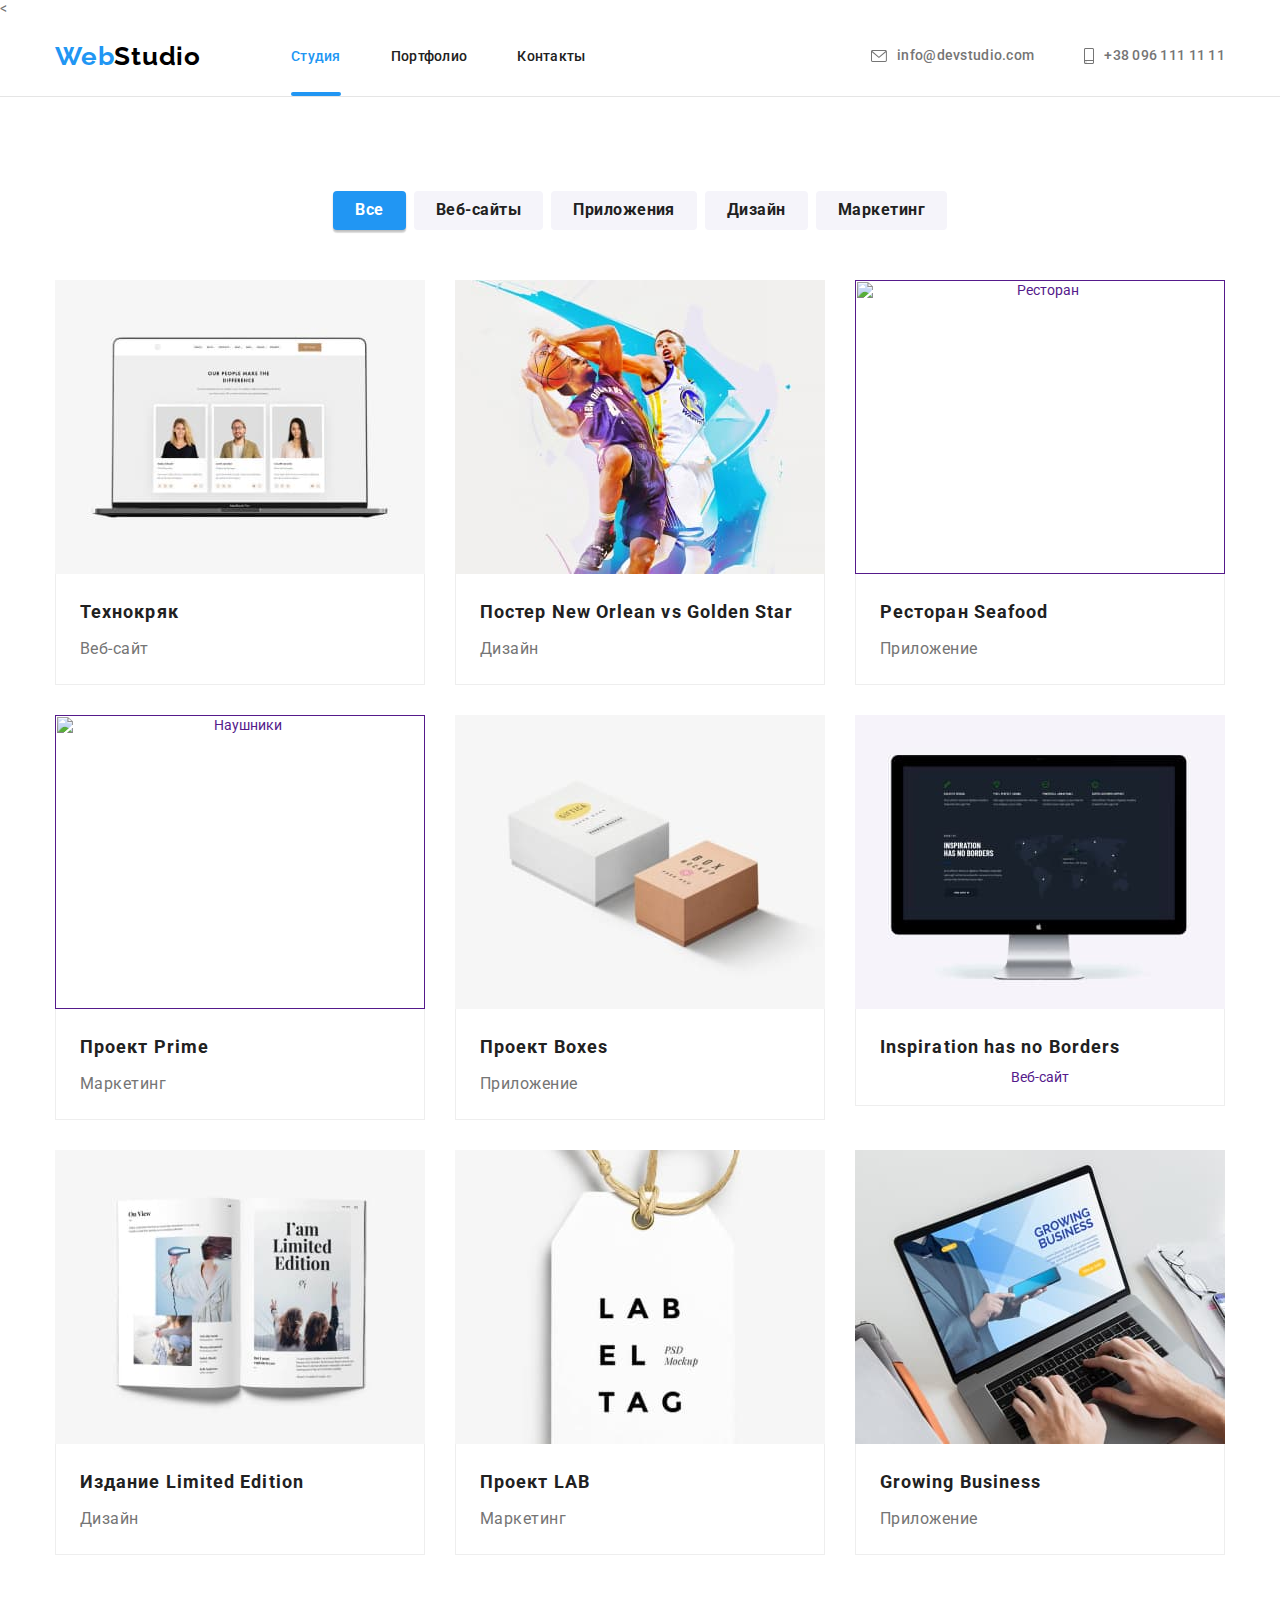
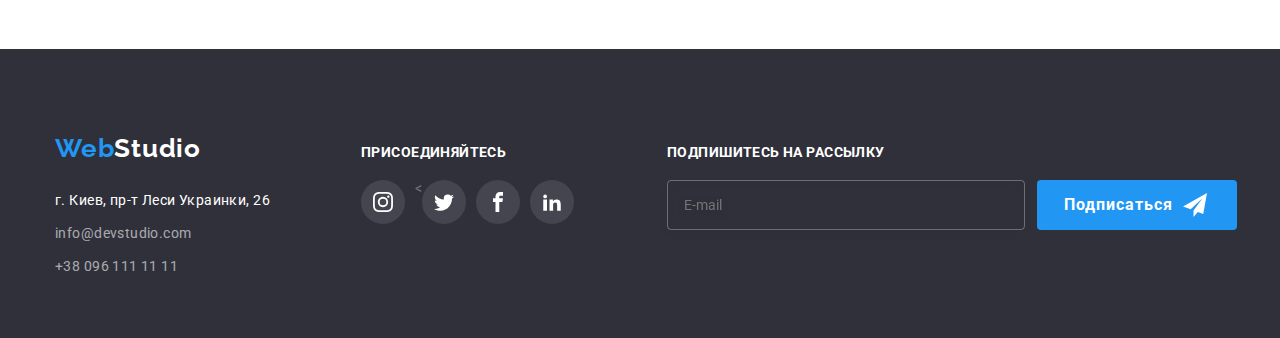
==== commit d7d7ddd6: "Yw 7 portf" ====
--- a/portfolio.html
+++ b/portfolio.html
@@ -14,43 +14,42 @@
     <link rel="stylesheet" href="./css/main.min.css" />
   </head>
   <body>
-    <!-- Шапка сайта -->
+
+    <!--Header-->
+
     <header class="header">
-      <div class="container header__container">
-        <nav class="nav">
-          <a href="./index.html" class="logo link"> Web<span class="logo__header--textcolor">Studio</span> </a>
-          <ul class="nav__list list">
-            <li class="nav__item"><a href="./index.html" class="nav__link link">Студия</a></li>
-            <li class="nav__item">
-              <a href="" class="link nav__link--current nav__link">Портфолио</a>
-            </li>
-            <li class="nav__item"><a href="" class="link nav__link">Контакты</a></li>
-          </ul>
-        </nav>
-        <ul class="list contact__list">
-          <li class="contact__item">
-            <a href="mailto:info@devstudio.com" class="link contact__link" aria-label="имайл">
-              <svg class="contact__icon" width="16px" height="12px">
-                <use href="./images/symbol-defs.svg#icon-mail"></use>
-              </svg>
-
-              info@devstudio.com
-            </a>
-          </li>
-          <li class="contact__item">
-            <a href="tel:+380961111111" class="link contact__link">
-              <svg class="contact__icon" width="10px" height="16px" aria-label="номер телефона">
-                <use href="./images/symbol-defs.svg#icon-smartphone"></use>
-              </svg>
-              +38 096 111 11 11
-            </a>
-          </li>
-        </ul>
-      </div>
-    </header>
-
+        <div class="container header__container">
+          <nav class="nav">
+            <a href="./index.html" class="logo link"> Web<span class="logo__header--textcolor">Studio</span> </a>
+            <ul class="nav__list list">
+              <li class="nav__item"><a href="" class="nav__link nav__link--current link">Студия</a></li>
+              <li class="nav__item"><a href="./portfolio.html" class="link nav__link">Портфолио</a></li>
+              <li class="nav__item"><a href="" class="link nav__link">Контакты</a></li>
+            </ul>
+          </nav>
+          <ul class="list contact__list">
+            <li class="contact__item">
+              <a href="mailto:info@devstudio.com" class="link contact__link" aria-label="имайл">
+                <svg class="contact__icon" width="16px" height="12px">
+                              <use href="./images/icons.svg/symbol-defs.svg#icon-envelope-hover"></use>
+                          </svg>
+                          info@devstudio.com
+              </a>
+            </li>
+            <li class="contact__item">
+              <a href="tel:+380961111111" class="link contact__link">
+                <svg class="contact__icon" width="10px" height="16px" aria-label="номер телефона">
+                              <use href="./images/icons.svg/symbol-defs.svg#icon-Vector-7"></use>
+                          </svg>
+                          +38 096 111 11 11
+                      </a>
+                  </li>
+              </ul>
+          </div>
+      </header>
+  
     <main>
-      <!-- Секция герой -->
+      <!-- Hero -->
       <section class="portf__section section">
         <div class="container">
           <h1 class="visually__hidden">Портфолио</h1>
@@ -62,13 +61,13 @@
             <li class="menu__item"><button type="button" class="button munu__button">Приложения</button></li>
             <li class="menu__item"><button type="button" class="button munu__button">Дизайн</button></li>
             <li class="menu__item"><button type="button" class="button munu__button">Маркетинг</button></li>
-          </ul>
-
-          <ul class="list portf__list">
-            <li class="portf__item">
-              <a href="" class="link portf__link">
-                <div class="portf__thumb">
-                  <img src="./images/portf1.jpg" alt="ноутбук" width="370" height="294" />
+            </ul>
+ <!--Gallery of works-->
+            <ul class="list portf__list">
+            <li class="portf__item">
+              <a href="" class="link portf__link">
+                <div class="portf__thumb">
+                  <img src="images/img-9-2.jpg" alt="Наши специалисты" width="370" height="294" />
                   <div class="portf__overlay">
                     <p class="portf__overlay--posirion">
                       Технокряк это современная площадка распространения коронавируса. Компании используют эту платформу
@@ -85,7 +84,7 @@
             <li class="portf__item">
               <a href="" class="link portf__link">
                 <div class="portf__thumb">
-                  <img src="./images/portf2.jpg" alt="постер" width="370" height="294" />
+                  <img src="images/img-10-2.jpg" alt="Спортсмены" width="370" height="294" />
                   <div class="portf__overlay">
                     <p class="portf__overlay--posirion">
                       Технокряк это современная площадка распространения коронавируса. Компании используют эту платформу
@@ -102,7 +101,7 @@
             <li class="portf__item">
               <a href="" class="link portf__link">
                 <div class="portf__thumb">
-                  <img src="./images/portf3.jpg" alt="лого ресторана" width="370" height="294" />
+                  <img src=".images/img-11-2.jpg" alt="Ресторан" width="370" height="294" />
                   <div class="portf__overlay">
                     <p class="portf__overlay--posirion">
                       Технокряк это современная площадка распространения коронавируса. Компании используют эту платформу
@@ -119,7 +118,7 @@
             <li class="portf__item">
               <a href="" class="link portf__link">
                 <div class="portf__thumb">
-                  <img src="./images/portf4.jpg" alt="наушники" width="370" height="294" />
+                  <img src=".images/img-12-2.jpg" alt="Наушники" width="370" height="294" />
                   <div class="portf__overlay">
                     <p class="portf__overlay--posirion">
                       Технокряк это современная площадка распространения коронавируса. Компании используют эту платформу
@@ -136,7 +135,7 @@
             <li class="portf__item">
               <a href="" class="link portf__link">
                 <div class="portf__thumb">
-                  <img src="./images/portf5.jpg" alt="две коробки" width="370" height="294" />
+                  <img src="images/img-13-2.jpg" alt="Коробки" width="370" height="294" />
                   <div class="portf__overlay">
                     <p class="portf__overlay--posirion">
                       Технокряк это современная площадка распространения коронавируса. Компании используют эту платформу
@@ -153,7 +152,7 @@
             <li class="portf__item">
               <a href="" class="link portf__link">
                 <div class="portf__thumb">
-                  <img src="./images/portf6.jpg" alt="монитор" width="370" height="294" />
+                  <img src="images/img-14-2.jpg" alt="Монитор" width="370" height="294" />
                   <div class="portf__overlay">
                     <p class="portf__overlay--posirion">
                       Технокряк это современная площадка распространения коронавируса. Компании используют эту платформу
@@ -170,7 +169,7 @@
             <li class="portf__item">
               <a href="" class="link portf__link">
                 <div class="portf__thumb">
-                  <img src="./images/portf7.jpg" alt="открытая книга" width="370" height="294" />
+                  <img src="images/img-15-2.jpg" alt="Книга" width="370" height="294" />
                   <div class="portf__overlay">
                     <p class="portf__overlay--posirion">
                       Технокряк это современная площадка распространения коронавируса. Компании используют эту платформу
@@ -187,7 +186,7 @@
             <li class="portf__item">
               <a href="" class="link portf__link">
                 <div class="portf__thumb">
-                  <img src="./images/portf8.jpg" alt="лого проекта" width="370" height="294" />
+                  <img src="images/img-16-2.jpg" alt="Лого проекта" width="370" height="294" />
                   <div class="portf__overlay">
                     <p class="portf__overlay--posirion">
                       Технокряк это современная площадка распространения коронавируса. Компании используют эту платформу
@@ -204,7 +203,7 @@
             <li class="portf__item">
               <a href="" class="link portf__link">
                 <div class="portf__thumb">
-                  <img src="./images/portf1.jpg" alt="ноутбук" width="370" height="294" />
+                  <img src="images/img-17-2.jpg" alt="Ноутбук" width="370" height="294" />
                   <div class="portf__overlay">
                     <p class="portf__overlay--posirion">
                       Технокряк это современная площадка распространения коронавируса. Компании используют эту платформу
@@ -222,62 +221,67 @@
         </div>
       </section>
     </main>
-    <!-- Футер -->
+                     
+
+    <!-- Footer -->
     <footer class="footer">
-      <div class="container footer__blok">
-        <div class="footer__contact">
-          <a href="./index.html" class="logo logo_footer link">
-            Web<span class="logo__footer--textcolor">Studio</span>
-          </a>
-          <address>
-            <ul class="list footer__list">
-              <li class="footer__item">
-                <a href="" class="link footer__link footer__link--color">г. Киев, пр-т Леси Украинки, 26</a>
-              </li>
-              <li class="footer__item">
-                <a href="mailto:info@devstudio.com" class="link footer__link">info@devstudio.com</a>
-              </li>
-              <li class="footer__item">
-                <a href="tel:+380961111111" class="link footer__link">+38 096 111 11 11</a>
-              </li>
-            </ul>
-          </address>
-        </div>
-        <div class="footer__socblok">
-          <strong class="footer__strong">Присоединяйтесь</strong>
-          <ul class="footer__soclist">
-            <li class="footer__socitem list">
-              <a href="" class="link footer__soclink">
-                <svg class="footer__icon" width="20" height="20">
-                  <use href="./images/symbol-defs.svg#icon-instagram"></use>
-                </svg>
-              </a>
-            </li>
-            <li class="footer__socitem list">
-              <a href="" class="link footer__soclink">
-                <svg class="footer__icon" width="20" height="20">
-                  <use href="./images/symbol-defs.svg#icon-twitter"></use>
-                </svg>
-              </a>
-            </li>
-            <li class="footer__socitem list">
-              <a href="" class="link footer__soclink">
-                <svg class="footer__icon" width="20" height="20">
-                  <use href="./images/symbol-defs.svg#icon-facebook" class="svg-item"></use>
-                </svg>
-              </a>
-            </li>
-            <li class="footer__socitem list">
-              <a href="" class="link footer__soclink">
-                <svg class="footer__icon" width="20" height="20">
-                  <use href="./images/symbol-defs.svg#icon-linkedin" class="svg-item"></use>
-                </svg>
-              </a>
-            </li>
-          </ul>
-        </div>
-        <form class="signup">
-          <strong class="footer__strong signup__title">Подпишитесь на рассылку </strong>
+        <div class="container footer__blok">
+          <div class="footer__contact">
+            <a href="./index.html" class="logo logo_footer link">
+              Web<span class="logo__footer--textcolor">Studio</span>
+            </a>
+            <address>
+              <ul class="list footer__list">
+                <li class="footer__item">
+                  <a href="" class="link footer__link footer__link--color">г. Киев, пр-т Леси Украинки, 26</a>
+                </li>
+                <li class="footer__item">
+                  <a href="mailto:info@devstudio.com" class="link footer__link">info@devstudio.com</a>
+                </li>
+                <li class="footer__item">
+                  <a href="tel:+380961111111" class="link footer__link">+38 096 111 11 11</a>
+                </li>
+              </ul>
+            </address>
+          </div>
+          <div class="footer__socblok">
+            <strong class="footer__strong">Присоединяйтесь</strong>
+            <ul class="footer__soclist">
+              <li class="footer__socitem list">
+                <a href="" class="link footer__soclink">
+                  <svg class="footer__icon" width="20" height="20">
+                                <use href="././images/icons.svg/symbol-defs.svg#icon-instagram" class=""></use>
+                            </svg>
+                        </a>
+                    </li>
+
+                    <<li class="footer__socitem list">
+                        <a href="" class="link footer__soclink">
+                          <svg class="footer__icon" width="20" height="20">
+                                <use href="././images/icons.svg/symbol-defs.svg#icon-twitter" class=""></use>
+                            </svg>
+                        </a>
+                    </li>
+
+                    <li class="footer__socitem list">
+                        <a href="" class="link footer__soclink">
+                          <svg class="footer__icon" width="20" height="20">
+                                <use href="././images/icons.svg/symbol-defs.svg#icon-facebook" class=""></use>
+                            </svg>
+                        </a>
+                    </li>
+
+                    <li class="footer__socitem list">
+                        <a href="" class="link footer__soclink">
+                          <svg class="footer__icon" width="20" height="20">
+                                <use href="././images/icons.svg/symbol-defs.svg#icon-linkedin" class=""></use>
+                            </svg>
+                        </a>
+                    </li>
+                </ul>
+            </div>
+            <form class="signup">
+                <strong class="footer__strong signup__title">Подпишитесь на рассылку </strong>
           <div class="signup__form">
             <label for="signup-email" class="signup__label">
               <input type="email" name="email" id="signup-email" placeholder="E-mail" class="signup__email" />
@@ -285,12 +289,14 @@
             <button type="submit" class="button signup__btn">
               <span class="signup__btn--margin">Подписаться</span>
               <svg width="24" height="24" class="signup__svg">
-                <use href="./images/symbol-defs.svg#icon-icon-send" class=""></use>
-              </svg>
-            </button>
-          </div>
-        </form>
-      </div>
+                 <use href="././images/icons.svg/symbol-defs.svg#icon-icon-send" class="signup-icon"></use>
+                        </svg>
+                    </button>
+                </div>
+            </form>
+
+        </div>
     </footer>
-  </body>
-</html>+</body>
+</html>
+   --- a/css/main.min.css
+++ b/css/main.min.css
@@ -1,2 +1,2 @@
-body{background-color:blue;font-family:"Roboto", sans-serif;font-size:14px}h1,h2,h3,p,ul{margin-top:0;margin-bottom:0}
+/*! modern-normalize v1.1.0 | MIT License | https://github.com/sindresorhus/modern-normalize */*,::after,::before{-webkit-box-sizing:border-box;box-sizing:border-box}html{-moz-tab-size:4;-o-tab-size:4;tab-size:4}html{line-height:1.15;-webkit-text-size-adjust:100%}body{margin:0}body{font-family:system-ui, -apple-system, 'Segoe UI', Roboto, Helvetica, Arial, sans-serif, 'Apple Color Emoji', 'Segoe UI Emoji'}hr{height:0;color:inherit}abbr[title]{-webkit-text-decoration:underline dotted;text-decoration:underline dotted}b,strong{font-weight:bolder}code,kbd,pre,samp{font-family:ui-monospace, SFMono-Regular, Consolas, 'Liberation Mono', Menlo, monospace;font-size:1em}small{font-size:80%}sub,sup{font-size:75%;line-height:0;position:relative;vertical-align:baseline}sub{bottom:-0.25em}sup{top:-0.5em}table{text-indent:0;border-color:inherit}button,input,optgroup,select,textarea{font-family:inherit;font-size:100%;line-height:1.15;margin:0}button,select{text-transform:none}[type='button'],[type='reset'],[type='submit'],button{-webkit-appearance:button}::-moz-focus-inner{border-style:none;padding:0}:-moz-focusring{outline:1px dotted ButtonText}:-moz-ui-invalid{box-shadow:none}legend{padding:0}progress{vertical-align:baseline}::-webkit-inner-spin-button,::-webkit-outer-spin-button{height:auto}[type='search']{-webkit-appearance:textfield;outline-offset:-2px}::-webkit-search-decoration{-webkit-appearance:none}::-webkit-file-upload-button{-webkit-appearance:button;font:inherit}summary{display:list-item}.visually__hidden{position:absolute;width:1px;height:1px;margin:-1px;padding:0;overflow:hidden;border:0;clip:rect(0 0 0 0)}body{background-color:#fff;color:#757575;font-family:"Roboto",sans-serif;font-size:14px}h1,h2,h3,p,ul{margin-top:0;margin-bottom:0}.title{color:#212121;font-size:36px;font-style:normal;font-weight:700;line-height:1.17;letter-spacing:0.03em;text-align:center}.subtitle{color:#212121;font-size:14px;font-style:normal;font-weight:700;line-height:1.14;letter-spacing:0.03em;text-align:left}.list{list-style:none;-webkit-padding-start:0;padding-inline-start:0;display:-webkit-box;display:-ms-flexbox;display:flex;-webkit-box-pack:center;-ms-flex-pack:center;justify-content:center}.link{text-decoration:none;-webkit-transition:color 250ms cubic-bezier(0.4, 0, 0.2, 1);transition:color 250ms cubic-bezier(0.4, 0, 0.2, 1)}.link:hover,.link:focus{color:#2196f3;text-decoration:none}img{display:block}.container{margin-left:auto;margin-right:auto;width:1200px;padding-left:15px;padding-right:15px;text-align:center}.section{padding-top:94px;padding-bottom:94px}.header__container{display:-webkit-box;display:-ms-flexbox;display:flex;-webkit-box-align:center;-ms-flex-align:center;align-items:center}.nav{display:-webkit-box;display:-ms-flexbox;display:flex;-webkit-box-align:center;-ms-flex-align:center;align-items:center}.nav__item:not(:last-child){margin-right:50px}.nav__link{display:block;padding-top:32px;padding-bottom:32px;color:#212121;font-weight:500;line-height:1.17;letter-spacing:0.02em;text-align:left}.nav__link--current{position:relative;display:block;padding-top:32px;padding-bottom:32px;color:#2196f3;font-size:14px;font-style:normal;font-weight:500;line-height:1.17;letter-spacing:0.02em;text-align:left}.nav__link--current::after{position:absolute;left:0;bottom:0;display:block;content:'';width:100%;height:4px;background:#2196f3;border-radius:2px}.logo{margin-right:90px;display:block;padding-top:24px;padding-bottom:25px;color:#2196f3;font-family:"Raleway",sans-serif;font-size:26px;font-style:normal;font-weight:700;line-height:1.17;letter-spacing:0.03em;text-align:left}.logo__header--textcolor{color:#000;-webkit-transition:color 250ms cubic-bezier(0.4, 0, 0.2, 1);transition:color 250ms cubic-bezier(0.4, 0, 0.2, 1)}.logo__header--textcolor:hover,.logo__header--textcolor:focus{color:#2196f3}.logo__footer{margin-bottom:20px}.logo__footer--textcolor{color:#fff}.logo__footer--textcolor:hover,.logo__footer--textcolor:focus{color:#2196f3}.contact__link{display:block;padding-top:32px;padding-bottom:32px;-webkit-box-align:center;-ms-flex-align:center;align-items:center;display:-webkit-box;display:-ms-flexbox;display:flex;color:#757575;font-size:14px;font-style:normal;font-weight:500;line-height:1.14;letter-spacing:0.02em}.contact__icon{margin-right:10px;fill:currentColor}.contact__list{margin-left:auto}.contact__item:not(:last-child){margin-right:50px}.hero{display:-webkit-box;display:-ms-flexbox;display:flex;height:600px;-webkit-box-pack:center;-ms-flex-pack:center;justify-content:center;-webkit-box-align:center;-ms-flex-align:center;align-items:center;background-color:#2f303a}.hero__title{margin-bottom:30px;margin-left:auto;margin-right:auto;width:696px;text-transform:uppercase;color:#fff;font-size:44px;font-style:normal;font-weight:900;line-height:1.364;letter-spacing:0.06em;text-align:center}.hero__overlay{height:600px;max-width:1600px;margin-left:auto;margin-right:auto;background-image:-webkit-gradient(linear, left top, right top, from(rgba(47,48,58,0.4)), to(rgba(47,48,58,0.4))),url("../images/img-18-2.jpg");background-image:linear-gradient(to right, rgba(47,48,58,0.4), rgba(47,48,58,0.4)),url("../images/img-18-2.jpg");background-size:cover;background-repeat:no-repeat;background-position:center}.button{cursor:pointer;background-color:#2196f3;border:0;border-radius:4px;padding:10px 32px;display:inline-block;min-width:200px;color:#fff;font-family:"Roboto",sans-serif;font-size:16px;font-style:normal;font-weight:700;line-height:1.88;letter-spacing:0.06em;text-align:center;-webkit-transition:color 250ms cubic-bezier(0.4, 0, 0.2, 1),background-color 250ms cubic-bezier(0.4, 0, 0.2, 1);transition:color 250ms cubic-bezier(0.4, 0, 0.2, 1),background-color 250ms cubic-bezier(0.4, 0, 0.2, 1)}.button:hover,.button:focus{color:#212121;background-color:#188ce8}.features__list{margin:-15px}.features__item{width:270px;margin:15px}.features__icon{display:-webkit-box;display:-ms-flexbox;display:flex;height:120px;margin-bottom:30px;background-color:#f5f4fa;-webkit-box-align:center;-ms-flex-align:center;align-items:center;-webkit-box-pack:center;-ms-flex-pack:center;justify-content:center}.features__svg{width:70px;height:70px}.features__title{text-transform:uppercase;margin-bottom:10px;color:#212121;font-weight:700;line-height:1.14;text-align:left}.features__text{font-family:"Roboto",sans-serif;font-size:14px;line-height:1.72;letter-spacing:0.03em;text-align:left}.task{padding-top:0}.task__title{margin-bottom:50px}.task__item:not(:last-child){margin-right:30px}.task__thumb{position:relative;display:-webkit-box;display:-ms-flexbox;display:flex;-webkit-box-pack:center;-ms-flex-pack:center;justify-content:center}.task__description{position:absolute;bottom:0;left:0;display:-webkit-box;display:-ms-flexbox;display:flex;-webkit-box-pack:center;-ms-flex-pack:center;justify-content:center;-webkit-box-align:center;-ms-flex-align:center;align-items:center;height:70px;width:100%;background-color:rgba(47,48,58,0.8);color:#fff;font-weight:700;font-size:14px;line-height:1.143;letter-spacing:0.03em;text-transform:uppercase}.soc__list{padding:0;display:-webkit-box;display:-ms-flexbox;display:flex}.soc__item{margin-right:10px}.soc__item:last-child{margin-right:0}.soc__link{display:-webkit-box;display:-ms-flexbox;display:flex;padding:0;width:44px;height:44px;border-radius:50%;color:#afb1b8;-webkit-box-pack:center;-ms-flex-pack:center;justify-content:center;-webkit-box-align:center;-ms-flex-align:center;align-items:center;-webkit-transition:fill 250ms cubic-bezier(0.4, 0, 0.2, 1),background-color 250ms cubic-bezier(0.4, 0, 0.2, 1);transition:fill 250ms cubic-bezier(0.4, 0, 0.2, 1),background-color 250ms cubic-bezier(0.4, 0, 0.2, 1)}.soc__link:focus,.soc__link:hover{background-color:#2196f3;color:#fff}.soc__icon{fill:currentColor}.team__title{margin-bottom:50px}.team__section{background-color:#f5f4fa}.team__list{margin:-15px}.team__item{background:#fff;-ms-flex-preferred-size:calc(100% / 4 -30px);flex-basis:calc(100% / 4 -30px);margin:15px;-webkit-box-shadow:0px 1px 3px rgba(0,0,0,0.12),0px 1px 1px rgba(0,0,0,0.14),0px 2px 1px rgba(0,0,0,0.2);box-shadow:0px 1px 3px rgba(0,0,0,0.12),0px 1px 1px rgba(0,0,0,0.14),0px 2px 1px rgba(0,0,0,0.2);border-radius:0px 0px 4px 4px}.team__card{padding-top:30px;padding-bottom:30px;padding-left:32px;padding-right:32px}.team__img{display:block}.team__text{margin-bottom:10px;font-size:16px;line-height:1.19;letter-spacing:0.03em;text-align:center}.team__text--fontstyle{font-weight:500;color:#212121}.clients__title{margin-bottom:50px}.clients__list{margin:0;padding:0}.clients__item{margin-right:30px}.clients__item:last-child{margin-right:0}.clients__link{display:-webkit-box;display:-ms-flexbox;display:flex;width:170px;height:92px;color:#afb1b8;border:1px solid #afb1b8;border-radius:4px;-webkit-box-align:center;-ms-flex-align:center;align-items:center;-webkit-box-pack:center;-ms-flex-pack:center;justify-content:center;-webkit-transition:border 250ms cubic-bezier(0.4, 0, 0.2, 1),color 250ms cubic-bezier(0.4, 0, 0.2, 1);transition:border 250ms cubic-bezier(0.4, 0, 0.2, 1),color 250ms cubic-bezier(0.4, 0, 0.2, 1)}.clients__link:hover,.clients__link:focus{border:1px solid #2196f3;border-radius:4px;fill:currentColor}.clients__icon{width:106px;height:60px;fill:currentColor}.footer{background-color:#2f303a;padding-top:60px;padding-bottom:60px}.footer__blok{display:-webkit-box;display:-ms-flexbox;display:flex;-webkit-box-align:baseline;-ms-flex-align:baseline;align-items:baseline;-webkit-box-pack:justify;-ms-flex-pack:justify;justify-content:space-between}.footer__contact{margin-right:70px}.footer__list{margin-right:auto;-webkit-box-orient:vertical;-webkit-box-direction:normal;-ms-flex-direction:column;flex-direction:column;text-align:left}.footer__item{margin-bottom:9px}.footer__item:last-child{margin-bottom:0}.footer__link{color:rgba(255,255,255,0.6);font-style:normal;line-height:1.71;letter-spacing:0.03em;text-align:left}.footer__link--color{color:#fff}.footer__strong{display:block;margin-bottom:20px;font-weight:700;font-size:14px;line-height:1.143;letter-spacing:0.03em;text-transform:uppercase;color:#fff}.footer__socblok{-webkit-box-align:baseline;-ms-flex-align:baseline;align-items:baseline;text-align:left;margin-right:93px}.footer__soclist{padding:0;display:-webkit-box;display:-ms-flexbox;display:flex}.footer__socitem{-webkit-box-pack:center;-ms-flex-pack:center;justify-content:center;margin-right:10px}.footer__socitem:last-child{margin-right:0}.footer__soclink{display:-webkit-box;display:-ms-flexbox;display:flex;background-color:rgba(255,255,255,0.1);padding:0;width:44px;height:44px;border-radius:22px;-webkit-box-pack:center;-ms-flex-pack:center;justify-content:center;-webkit-box-align:center;-ms-flex-align:center;align-items:center;-webkit-transition:background-color 250ms cubic-bezier(0.4, 0, 0.2, 1);transition:background-color 250ms cubic-bezier(0.4, 0, 0.2, 1)}.footer__soclink:hover,.footer__soclink:focus{background-color:#2196f3}.footer__icon{fill:#fff}.signup__title{display:-webkit-box;display:-ms-flexbox;display:flex;-webkit-box-pack:left;-ms-flex-pack:left;justify-content:left}.signup__form{display:-webkit-box;display:-ms-flexbox;display:flex}.signup__label{margin-right:12px}.signup__email{padding:15px 16px;height:50px;width:358px;background-color:transparent;border:1px solid rgba(255,255,255,0.3);-webkit-box-sizing:border-box;box-sizing:border-box;-webkit-filter:drop-shadow(0px 4px 4px rgba(0,0,0,0.15));filter:drop-shadow(0px 4px 4px rgba(0,0,0,0.15));border-radius:4px;color:#fff}.signup__btn{padding:10px 27px;font-weight:700;font-size:16px;line-height:1.87;display:-webkit-box;display:-ms-flexbox;display:flex;-webkit-box-align:center;-ms-flex-align:center;align-items:center;text-align:center;letter-spacing:0.06em;color:#fff}.signup__btn:focus,.signup__btn:hover{color:#fff}.signup__btn--margin{margin-right:10px}.signup__svg{fill:#fff}.signup__title{display:-webkit-box;display:-ms-flexbox;display:flex;-webkit-box-pack:left;-ms-flex-pack:left;justify-content:left}.signup__form{display:-webkit-box;display:-ms-flexbox;display:flex}.signup__label{margin-right:12px}.signup__email{padding:15px 16px;height:50px;width:358px;background-color:transparent;border:1px solid rgba(255,255,255,0.3);-webkit-box-sizing:border-box;box-sizing:border-box;-webkit-filter:drop-shadow(0px 4px 4px rgba(0,0,0,0.15));filter:drop-shadow(0px 4px 4px rgba(0,0,0,0.15));border-radius:4px;color:#fff}.signup__btn{padding:10px 27px;font-weight:700;font-size:16px;line-height:1.87;display:-webkit-box;display:-ms-flexbox;display:flex;-webkit-box-align:center;-ms-flex-align:center;align-items:center;text-align:center;letter-spacing:0.06em;color:#fff}.signup__btn:focus,.signup__btn:hover{color:#fff}.signup__btn--margin{margin-right:10px}.signup__svg{fill:#fff}.portf__section{border-top:1px solid #e5e5e5}.menu__list{margin-bottom:50px}.menu__item:not(:last-child){margin-right:8px}.munu__button{padding:6px 22px;min-width:73px;background-color:#f5f4fa;color:#212121;line-height:1.63;letter-spacing:0.03em;-webkit-transition:color 250ms cubic-bezier(0.4, 0, 0.2, 1),background-color 250ms cubic-bezier(0.4, 0, 0.2, 1),-webkit-box-shadow 250ms cubic-bezier(0.4, 0, 0.2, 1);transition:color 250ms cubic-bezier(0.4, 0, 0.2, 1),background-color 250ms cubic-bezier(0.4, 0, 0.2, 1),-webkit-box-shadow 250ms cubic-bezier(0.4, 0, 0.2, 1);transition:color 250ms cubic-bezier(0.4, 0, 0.2, 1),background-color 250ms cubic-bezier(0.4, 0, 0.2, 1),box-shadow 250ms cubic-bezier(0.4, 0, 0.2, 1);transition:color 250ms cubic-bezier(0.4, 0, 0.2, 1),background-color 250ms cubic-bezier(0.4, 0, 0.2, 1),box-shadow 250ms cubic-bezier(0.4, 0, 0.2, 1),-webkit-box-shadow 250ms cubic-bezier(0.4, 0, 0.2, 1)}.munu__button:hover,.munu__button:focus{background-color:#2196f3;color:#fff;-webkit-box-shadow:0px 3px 1px rgba(0,0,0,0.1),0px 1px 2px rgba(0,0,0,0.08),0px 2px 2px rgba(0,0,0,0.12);box-shadow:0px 3px 1px rgba(0,0,0,0.1),0px 1px 2px rgba(0,0,0,0.08),0px 2px 2px rgba(0,0,0,0.12)}.menu__button--curent{background-color:#2196f3;color:#fff;-webkit-box-shadow:0px 3px 1px rgba(0,0,0,0.1),0px 1px 2px rgba(0,0,0,0.08),0px 2px 2px rgba(0,0,0,0.12);box-shadow:0px 3px 1px rgba(0,0,0,0.1),0px 1px 2px rgba(0,0,0,0.08),0px 2px 2px rgba(0,0,0,0.12);border-radius:4px}.portf__list{-ms-flex-wrap:wrap;flex-wrap:wrap}.portf__item{width:calc((100% - 60px) / 3)}.portf__item:not(:nth-child(3n)){margin-right:30px}.portf__item:not(:nth-last-child(-n+3)){margin-bottom:30px}.portf__link{-webkit-transition:-webkit-box-shadow 250ms cubic-bezier(0.4, 0, 0.2, 1);transition:-webkit-box-shadow 250ms cubic-bezier(0.4, 0, 0.2, 1);transition:box-shadow 250ms cubic-bezier(0.4, 0, 0.2, 1);transition:box-shadow 250ms cubic-bezier(0.4, 0, 0.2, 1), -webkit-box-shadow 250ms cubic-bezier(0.4, 0, 0.2, 1)}.portf__link:hover,.portf__link:focus{-webkit-transform:translateY(0);transform:translateY(0);display:block;-webkit-box-sizing:border-box;box-sizing:border-box;-webkit-box-shadow:0px 1px 1px rgba(0,0,0,0.12),0px 4px 4px rgba(0,0,0,0.06),1px 4px 6px rgba(0,0,0,0.16);box-shadow:0px 1px 1px rgba(0,0,0,0.12),0px 4px 4px rgba(0,0,0,0.06),1px 4px 6px rgba(0,0,0,0.16)}.portf__thumb{position:relative;overflow:hidden}.portf__item--description{padding:20px 24px;border:1px solid #eeeeee;border-top:none}.portf__title{margin-bottom:4px;color:#212121;font-size:18px;font-weight:700;line-height:2;letter-spacing:0.06em;text-align:left}.portf__text{color:#757575;font-size:16px;line-height:1.89;letter-spacing:0.03em;text-align:left}.portf__overlay{position:absolute;top:0;left:0;-webkit-transform:translateY(101%);transform:translateY(101%);-webkit-transition:-webkit-transform 250ms cubic-bezier(0.4, 0, 0.2, 1);transition:-webkit-transform 250ms cubic-bezier(0.4, 0, 0.2, 1);transition:transform 250ms cubic-bezier(0.4, 0, 0.2, 1);transition:transform 250ms cubic-bezier(0.4, 0, 0.2, 1), -webkit-transform 250ms cubic-bezier(0.4, 0, 0.2, 1);display:-webkit-box;display:-ms-flexbox;display:flex;-webkit-box-align:center;-ms-flex-align:center;align-items:center;height:100%;width:100%;background-color:rgba(33,150,243,0.9);color:#fff;font-weight:400;font-size:18px;line-height:1.555;letter-spacing:0.03em}.portf__link:hover .portf__overlay,.portf__link:focus .portf__overlay{-webkit-transform:translateY(0);transform:translateY(0)}.portf__overlay--position{text-align:left;padding-right:24px;padding-left:24px}.backdrop{position:fixed;top:0;left:0;width:100%;height:100%;z-index:1;opacity:1;-webkit-transition:opacity 250ms cubic-bezier(0.4, 0, 0.2, 1);transition:opacity 250ms cubic-bezier(0.4, 0, 0.2, 1);background-color:rgba(0,0,0,0.2)}.backdrop.is-hidden .modal{-webkit-transform:translate(-50%, -50%) scale(0.6);transform:translate(-50%, -50%) scale(0.6)}.is-hidden{opacity:0;pointer-events:none}.modal{position:absolute;top:50%;left:50%;-webkit-transform:translate(-50%, -50%) scale(1);transform:translate(-50%, -50%) scale(1);-webkit-transition:-webkit-transform 250ms cubic-bezier(0.4, 0, 0.2, 1);transition:-webkit-transform 250ms cubic-bezier(0.4, 0, 0.2, 1);transition:transform 250ms cubic-bezier(0.4, 0, 0.2, 1);transition:transform 250ms cubic-bezier(0.4, 0, 0.2, 1), -webkit-transform 250ms cubic-bezier(0.4, 0, 0.2, 1);width:530px;height:580px;padding:40px;background-color:#fff;-webkit-box-shadow:0px 1px 3px rgba(0,0,0,0.12),0px 1px 1px rgba(0,0,0,0.14),0px 2px 1px rgba(0,0,0,0.2);box-shadow:0px 1px 3px rgba(0,0,0,0.12),0px 1px 1px rgba(0,0,0,0.14),0px 2px 1px rgba(0,0,0,0.2);border-radius:4px}.modal__closebtn{position:absolute;top:8px;right:8px;width:30px;height:30px;color:#000;display:-webkit-box;display:-ms-flexbox;display:flex;-webkit-box-pack:center;-ms-flex-pack:center;justify-content:center;-webkit-box-align:center;-ms-flex-align:center;align-items:center;-webkit-transition:color 250ms cubic-bezier(0.4, 0, 0.2, 1);transition:color 250ms cubic-bezier(0.4, 0, 0.2, 1);cursor:pointer;background-color:#fff;border:1px solid rgba(0,0,0,0.1);border-radius:15px}.modal__closebtn:hover,.modal__closebtn:focus{color:#2196f3}.modal__icon{fill:currentColor}.form__text{display:inline-block;font-weight:700;font-size:20px;line-height:1.15;color:#212121;letter-spacing:0.03em;margin-bottom:12px}.form__field{position:relative;display:-webkit-box;display:-ms-flexbox;display:flex;-webkit-box-orient:vertical;-webkit-box-direction:normal;-ms-flex-direction:column;flex-direction:column;margin-bottom:10px}.form__field:nth-child(5){margin-bottom:20px}.form__label{margin-bottom:4px;font-size:12px;line-height:1.17;color:Sprimary-text-color;letter-spacing:0.01em}.form__input{padding-left:42px;height:40px;-webkit-transition:border 250ms cubic-bezier(0.4, 0, 0.2, 1),color 250ms cubic-bezier(0.4, 0, 0.2, 1);transition:border 250ms cubic-bezier(0.4, 0, 0.2, 1),color 250ms cubic-bezier(0.4, 0, 0.2, 1);border:1px solid rgba(33,33,33,0.2);-webkit-box-sizing:border-box;box-sizing:border-box;border-radius:4px}.form__input:focus,.form__input:hover{border:1px solid #2196f3}.form__icon{position:absolute;top:38px;left:12px;pointer-events:none;-webkit-transition:fill 250ms cubic-bezier(0.4, 0, 0.2, 1);transition:fill 250ms cubic-bezier(0.4, 0, 0.2, 1);-webkit-transform:translateY(-50%);transform:translateY(-50%);fill:#000}.form__input:focus+.form__icon,.form__input:hover+.form__icon{color:#2196f3;fill:currentColor}.form__textarea{resize:none;padding:12px 16px;height:120px;-webkit-transition:border 250ms cubic-bezier(0.4, 0, 0.2, 1);transition:border 250ms cubic-bezier(0.4, 0, 0.2, 1);border:1px solid rgba(33,33,33,0.2);-webkit-box-sizing:border-box;box-sizing:border-box;border-radius:4px}.form__textarea:hover,.form__textarea:focus{border:1px solid #2196f3}.form__btn{display:block;margin-left:auto;margin-right:auto}.checkbox__label{display:-webkit-box;display:-ms-flexbox;display:flex;-webkit-box-align:center;-ms-flex-align:center;align-items:center;-webkit-box-pack:center;-ms-flex-pack:center;justify-content:center;margin-bottom:30px;font-weight:normal;font-size:14px;line-height:1.71;letter-spacing:0.03em;color:#757575}.checkbox__link{margin-left:5px;font-size:14px;line-height:1.71;letter-spacing:0.03em;-webkit-text-decoration-line:underline;text-decoration-line:underline;color:#2196f3}.checkbox{position:absolute}.checkbox:focus+.checkbox__item,.checkbox:hover+.checkbox__item{fill:#2196f3}.checkbox:checked+.checkbox__item{border-radius:2px;fill:#2196f3;background-color:#2196f3;background-image:url(../images/check.svg);background-size:contain}.checkbox__item{margin-right:7px;width:16px;height:15px;-webkit-transition:background-color 250ms cubic-bezier(0.4, 0, 0.2, 1),fill 250ms cubic-bezier(0.4, 0, 0.2, 1);transition:background-color 250ms cubic-bezier(0.4, 0, 0.2, 1),fill 250ms cubic-bezier(0.4, 0, 0.2, 1)}
 /*# sourceMappingURL=main.min.css.map */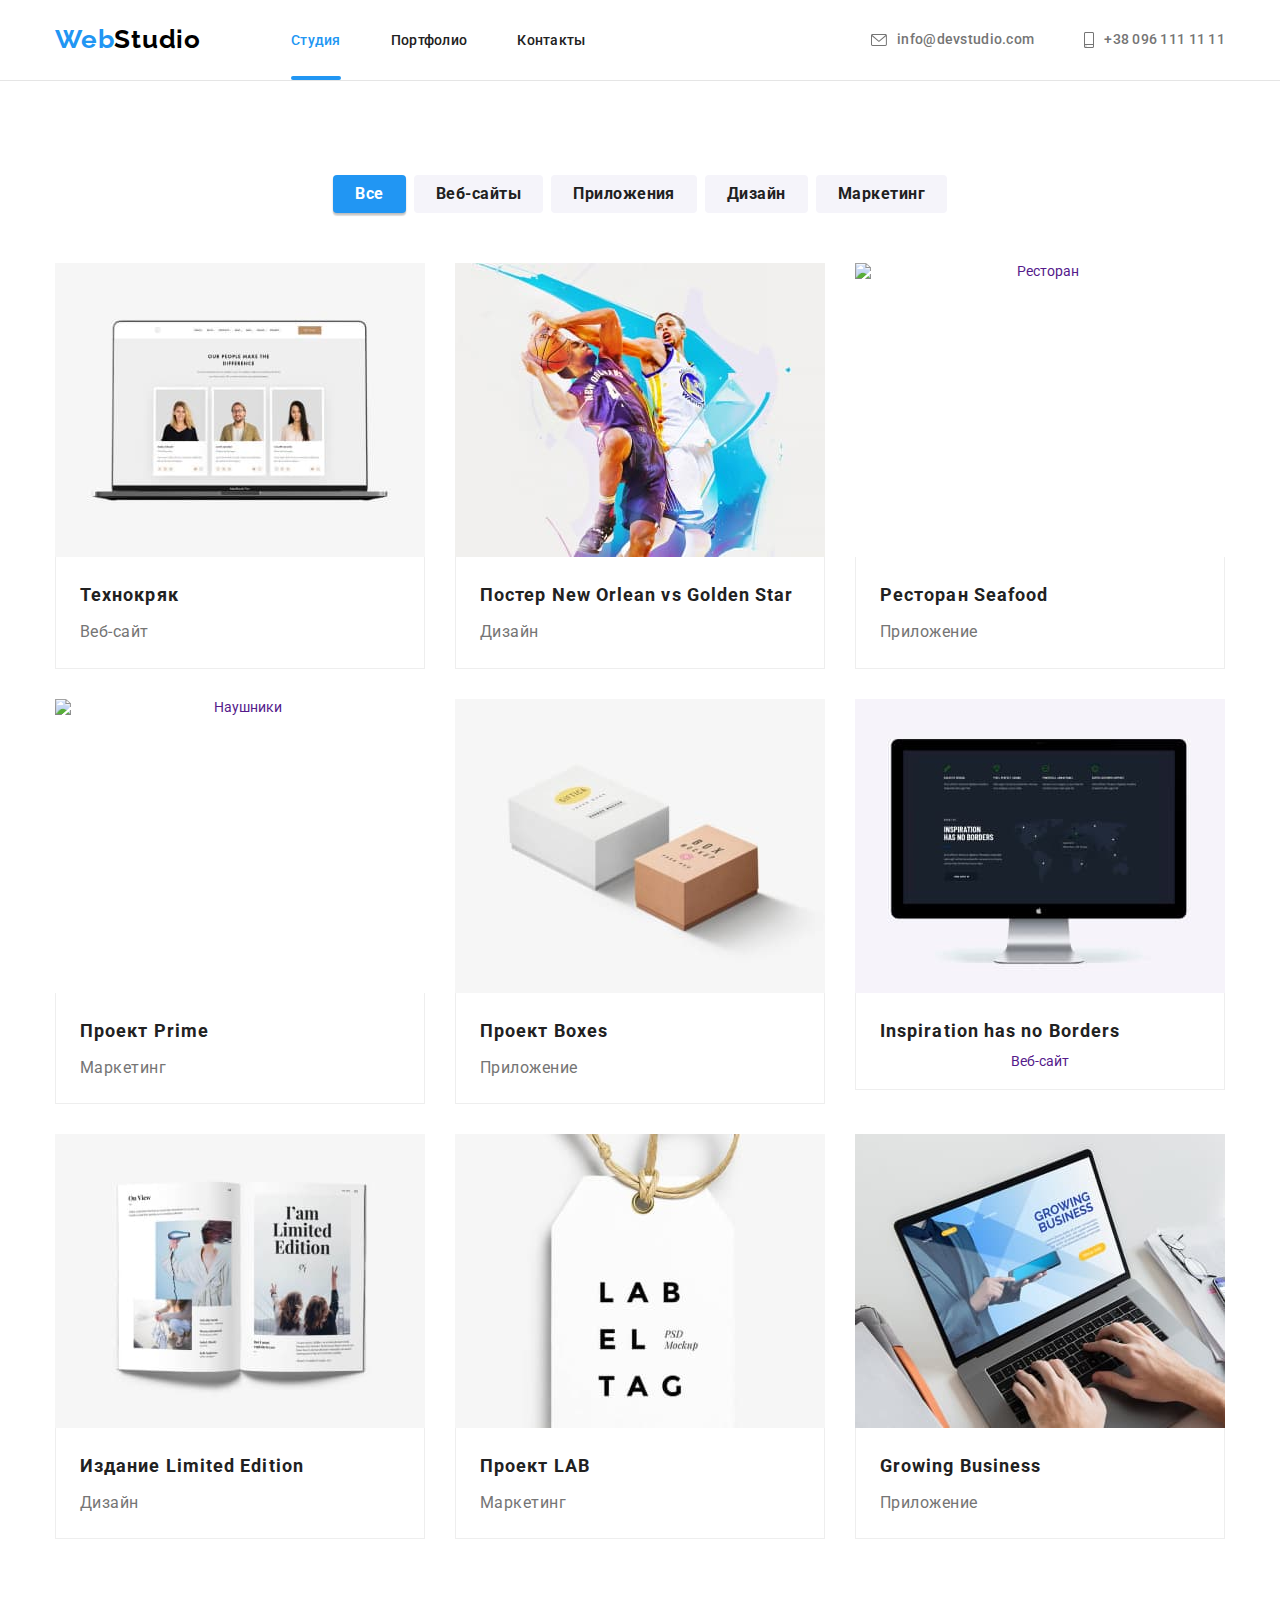
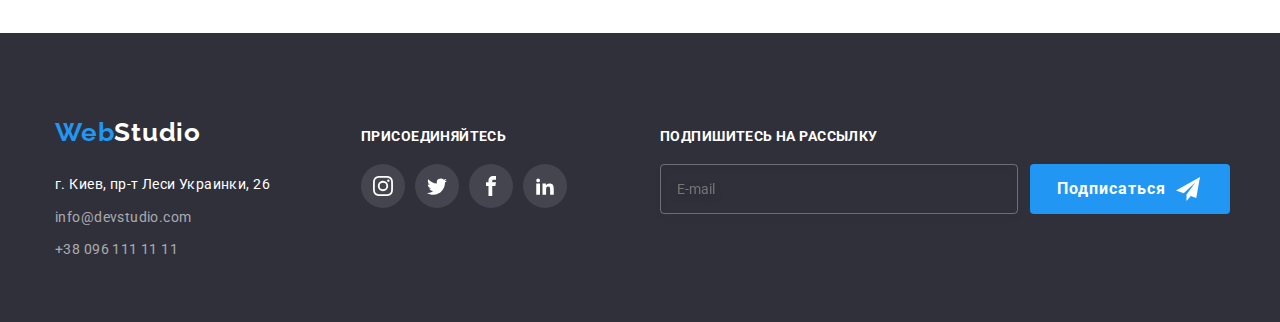
==== commit 1ca4a99b: "Hw 7 fix" ====
--- a/portfolio.html
+++ b/portfolio.html
@@ -1,4 +1,4 @@
-<<!DOCTYPE html>
+<!DOCTYPE html>
 <html lang="ru">
   <head>
     <meta charset="UTF-8" />
@@ -255,7 +255,7 @@
                         </a>
                     </li>
 
-                    <<li class="footer__socitem list">
+                    <li class="footer__socitem list">
                         <a href="" class="link footer__soclink">
                           <svg class="footer__icon" width="20" height="20">
                                 <use href="././images/icons.svg/symbol-defs.svg#icon-twitter" class=""></use>
--- a/css/main.min.css
+++ b/css/main.min.css
@@ -1,2 +1,2 @@
-/*! modern-normalize v1.1.0 | MIT License | https://github.com/sindresorhus/modern-normalize */*,::after,::before{-webkit-box-sizing:border-box;box-sizing:border-box}html{-moz-tab-size:4;-o-tab-size:4;tab-size:4}html{line-height:1.15;-webkit-text-size-adjust:100%}body{margin:0}body{font-family:system-ui, -apple-system, 'Segoe UI', Roboto, Helvetica, Arial, sans-serif, 'Apple Color Emoji', 'Segoe UI Emoji'}hr{height:0;color:inherit}abbr[title]{-webkit-text-decoration:underline dotted;text-decoration:underline dotted}b,strong{font-weight:bolder}code,kbd,pre,samp{font-family:ui-monospace, SFMono-Regular, Consolas, 'Liberation Mono', Menlo, monospace;font-size:1em}small{font-size:80%}sub,sup{font-size:75%;line-height:0;position:relative;vertical-align:baseline}sub{bottom:-0.25em}sup{top:-0.5em}table{text-indent:0;border-color:inherit}button,input,optgroup,select,textarea{font-family:inherit;font-size:100%;line-height:1.15;margin:0}button,select{text-transform:none}[type='button'],[type='reset'],[type='submit'],button{-webkit-appearance:button}::-moz-focus-inner{border-style:none;padding:0}:-moz-focusring{outline:1px dotted ButtonText}:-moz-ui-invalid{box-shadow:none}legend{padding:0}progress{vertical-align:baseline}::-webkit-inner-spin-button,::-webkit-outer-spin-button{height:auto}[type='search']{-webkit-appearance:textfield;outline-offset:-2px}::-webkit-search-decoration{-webkit-appearance:none}::-webkit-file-upload-button{-webkit-appearance:button;font:inherit}summary{display:list-item}.visually__hidden{position:absolute;width:1px;height:1px;margin:-1px;padding:0;overflow:hidden;border:0;clip:rect(0 0 0 0)}body{background-color:#fff;color:#757575;font-family:"Roboto",sans-serif;font-size:14px}h1,h2,h3,p,ul{margin-top:0;margin-bottom:0}.title{color:#212121;font-size:36px;font-style:normal;font-weight:700;line-height:1.17;letter-spacing:0.03em;text-align:center}.subtitle{color:#212121;font-size:14px;font-style:normal;font-weight:700;line-height:1.14;letter-spacing:0.03em;text-align:left}.list{list-style:none;-webkit-padding-start:0;padding-inline-start:0;display:-webkit-box;display:-ms-flexbox;display:flex;-webkit-box-pack:center;-ms-flex-pack:center;justify-content:center}.link{text-decoration:none;-webkit-transition:color 250ms cubic-bezier(0.4, 0, 0.2, 1);transition:color 250ms cubic-bezier(0.4, 0, 0.2, 1)}.link:hover,.link:focus{color:#2196f3;text-decoration:none}img{display:block}.container{margin-left:auto;margin-right:auto;width:1200px;padding-left:15px;padding-right:15px;text-align:center}.section{padding-top:94px;padding-bottom:94px}.header__container{display:-webkit-box;display:-ms-flexbox;display:flex;-webkit-box-align:center;-ms-flex-align:center;align-items:center}.nav{display:-webkit-box;display:-ms-flexbox;display:flex;-webkit-box-align:center;-ms-flex-align:center;align-items:center}.nav__item:not(:last-child){margin-right:50px}.nav__link{display:block;padding-top:32px;padding-bottom:32px;color:#212121;font-weight:500;line-height:1.17;letter-spacing:0.02em;text-align:left}.nav__link--current{position:relative;display:block;padding-top:32px;padding-bottom:32px;color:#2196f3;font-size:14px;font-style:normal;font-weight:500;line-height:1.17;letter-spacing:0.02em;text-align:left}.nav__link--current::after{position:absolute;left:0;bottom:0;display:block;content:'';width:100%;height:4px;background:#2196f3;border-radius:2px}.logo{margin-right:90px;display:block;padding-top:24px;padding-bottom:25px;color:#2196f3;font-family:"Raleway",sans-serif;font-size:26px;font-style:normal;font-weight:700;line-height:1.17;letter-spacing:0.03em;text-align:left}.logo__header--textcolor{color:#000;-webkit-transition:color 250ms cubic-bezier(0.4, 0, 0.2, 1);transition:color 250ms cubic-bezier(0.4, 0, 0.2, 1)}.logo__header--textcolor:hover,.logo__header--textcolor:focus{color:#2196f3}.logo__footer{margin-bottom:20px}.logo__footer--textcolor{color:#fff}.logo__footer--textcolor:hover,.logo__footer--textcolor:focus{color:#2196f3}.contact__link{display:block;padding-top:32px;padding-bottom:32px;-webkit-box-align:center;-ms-flex-align:center;align-items:center;display:-webkit-box;display:-ms-flexbox;display:flex;color:#757575;font-size:14px;font-style:normal;font-weight:500;line-height:1.14;letter-spacing:0.02em}.contact__icon{margin-right:10px;fill:currentColor}.contact__list{margin-left:auto}.contact__item:not(:last-child){margin-right:50px}.hero{display:-webkit-box;display:-ms-flexbox;display:flex;height:600px;-webkit-box-pack:center;-ms-flex-pack:center;justify-content:center;-webkit-box-align:center;-ms-flex-align:center;align-items:center;background-color:#2f303a}.hero__title{margin-bottom:30px;margin-left:auto;margin-right:auto;width:696px;text-transform:uppercase;color:#fff;font-size:44px;font-style:normal;font-weight:900;line-height:1.364;letter-spacing:0.06em;text-align:center}.hero__overlay{height:600px;max-width:1600px;margin-left:auto;margin-right:auto;background-image:-webkit-gradient(linear, left top, right top, from(rgba(47,48,58,0.4)), to(rgba(47,48,58,0.4))),url("../images/img-18-2.jpg");background-image:linear-gradient(to right, rgba(47,48,58,0.4), rgba(47,48,58,0.4)),url("../images/img-18-2.jpg");background-size:cover;background-repeat:no-repeat;background-position:center}.button{cursor:pointer;background-color:#2196f3;border:0;border-radius:4px;padding:10px 32px;display:inline-block;min-width:200px;color:#fff;font-family:"Roboto",sans-serif;font-size:16px;font-style:normal;font-weight:700;line-height:1.88;letter-spacing:0.06em;text-align:center;-webkit-transition:color 250ms cubic-bezier(0.4, 0, 0.2, 1),background-color 250ms cubic-bezier(0.4, 0, 0.2, 1);transition:color 250ms cubic-bezier(0.4, 0, 0.2, 1),background-color 250ms cubic-bezier(0.4, 0, 0.2, 1)}.button:hover,.button:focus{color:#212121;background-color:#188ce8}.features__list{margin:-15px}.features__item{width:270px;margin:15px}.features__icon{display:-webkit-box;display:-ms-flexbox;display:flex;height:120px;margin-bottom:30px;background-color:#f5f4fa;-webkit-box-align:center;-ms-flex-align:center;align-items:center;-webkit-box-pack:center;-ms-flex-pack:center;justify-content:center}.features__svg{width:70px;height:70px}.features__title{text-transform:uppercase;margin-bottom:10px;color:#212121;font-weight:700;line-height:1.14;text-align:left}.features__text{font-family:"Roboto",sans-serif;font-size:14px;line-height:1.72;letter-spacing:0.03em;text-align:left}.task{padding-top:0}.task__title{margin-bottom:50px}.task__item:not(:last-child){margin-right:30px}.task__thumb{position:relative;display:-webkit-box;display:-ms-flexbox;display:flex;-webkit-box-pack:center;-ms-flex-pack:center;justify-content:center}.task__description{position:absolute;bottom:0;left:0;display:-webkit-box;display:-ms-flexbox;display:flex;-webkit-box-pack:center;-ms-flex-pack:center;justify-content:center;-webkit-box-align:center;-ms-flex-align:center;align-items:center;height:70px;width:100%;background-color:rgba(47,48,58,0.8);color:#fff;font-weight:700;font-size:14px;line-height:1.143;letter-spacing:0.03em;text-transform:uppercase}.soc__list{padding:0;display:-webkit-box;display:-ms-flexbox;display:flex}.soc__item{margin-right:10px}.soc__item:last-child{margin-right:0}.soc__link{display:-webkit-box;display:-ms-flexbox;display:flex;padding:0;width:44px;height:44px;border-radius:50%;color:#afb1b8;-webkit-box-pack:center;-ms-flex-pack:center;justify-content:center;-webkit-box-align:center;-ms-flex-align:center;align-items:center;-webkit-transition:fill 250ms cubic-bezier(0.4, 0, 0.2, 1),background-color 250ms cubic-bezier(0.4, 0, 0.2, 1);transition:fill 250ms cubic-bezier(0.4, 0, 0.2, 1),background-color 250ms cubic-bezier(0.4, 0, 0.2, 1)}.soc__link:focus,.soc__link:hover{background-color:#2196f3;color:#fff}.soc__icon{fill:currentColor}.team__title{margin-bottom:50px}.team__section{background-color:#f5f4fa}.team__list{margin:-15px}.team__item{background:#fff;-ms-flex-preferred-size:calc(100% / 4 -30px);flex-basis:calc(100% / 4 -30px);margin:15px;-webkit-box-shadow:0px 1px 3px rgba(0,0,0,0.12),0px 1px 1px rgba(0,0,0,0.14),0px 2px 1px rgba(0,0,0,0.2);box-shadow:0px 1px 3px rgba(0,0,0,0.12),0px 1px 1px rgba(0,0,0,0.14),0px 2px 1px rgba(0,0,0,0.2);border-radius:0px 0px 4px 4px}.team__card{padding-top:30px;padding-bottom:30px;padding-left:32px;padding-right:32px}.team__img{display:block}.team__text{margin-bottom:10px;font-size:16px;line-height:1.19;letter-spacing:0.03em;text-align:center}.team__text--fontstyle{font-weight:500;color:#212121}.clients__title{margin-bottom:50px}.clients__list{margin:0;padding:0}.clients__item{margin-right:30px}.clients__item:last-child{margin-right:0}.clients__link{display:-webkit-box;display:-ms-flexbox;display:flex;width:170px;height:92px;color:#afb1b8;border:1px solid #afb1b8;border-radius:4px;-webkit-box-align:center;-ms-flex-align:center;align-items:center;-webkit-box-pack:center;-ms-flex-pack:center;justify-content:center;-webkit-transition:border 250ms cubic-bezier(0.4, 0, 0.2, 1),color 250ms cubic-bezier(0.4, 0, 0.2, 1);transition:border 250ms cubic-bezier(0.4, 0, 0.2, 1),color 250ms cubic-bezier(0.4, 0, 0.2, 1)}.clients__link:hover,.clients__link:focus{border:1px solid #2196f3;border-radius:4px;fill:currentColor}.clients__icon{width:106px;height:60px;fill:currentColor}.footer{background-color:#2f303a;padding-top:60px;padding-bottom:60px}.footer__blok{display:-webkit-box;display:-ms-flexbox;display:flex;-webkit-box-align:baseline;-ms-flex-align:baseline;align-items:baseline;-webkit-box-pack:justify;-ms-flex-pack:justify;justify-content:space-between}.footer__contact{margin-right:70px}.footer__list{margin-right:auto;-webkit-box-orient:vertical;-webkit-box-direction:normal;-ms-flex-direction:column;flex-direction:column;text-align:left}.footer__item{margin-bottom:9px}.footer__item:last-child{margin-bottom:0}.footer__link{color:rgba(255,255,255,0.6);font-style:normal;line-height:1.71;letter-spacing:0.03em;text-align:left}.footer__link--color{color:#fff}.footer__strong{display:block;margin-bottom:20px;font-weight:700;font-size:14px;line-height:1.143;letter-spacing:0.03em;text-transform:uppercase;color:#fff}.footer__socblok{-webkit-box-align:baseline;-ms-flex-align:baseline;align-items:baseline;text-align:left;margin-right:93px}.footer__soclist{padding:0;display:-webkit-box;display:-ms-flexbox;display:flex}.footer__socitem{-webkit-box-pack:center;-ms-flex-pack:center;justify-content:center;margin-right:10px}.footer__socitem:last-child{margin-right:0}.footer__soclink{display:-webkit-box;display:-ms-flexbox;display:flex;background-color:rgba(255,255,255,0.1);padding:0;width:44px;height:44px;border-radius:22px;-webkit-box-pack:center;-ms-flex-pack:center;justify-content:center;-webkit-box-align:center;-ms-flex-align:center;align-items:center;-webkit-transition:background-color 250ms cubic-bezier(0.4, 0, 0.2, 1);transition:background-color 250ms cubic-bezier(0.4, 0, 0.2, 1)}.footer__soclink:hover,.footer__soclink:focus{background-color:#2196f3}.footer__icon{fill:#fff}.signup__title{display:-webkit-box;display:-ms-flexbox;display:flex;-webkit-box-pack:left;-ms-flex-pack:left;justify-content:left}.signup__form{display:-webkit-box;display:-ms-flexbox;display:flex}.signup__label{margin-right:12px}.signup__email{padding:15px 16px;height:50px;width:358px;background-color:transparent;border:1px solid rgba(255,255,255,0.3);-webkit-box-sizing:border-box;box-sizing:border-box;-webkit-filter:drop-shadow(0px 4px 4px rgba(0,0,0,0.15));filter:drop-shadow(0px 4px 4px rgba(0,0,0,0.15));border-radius:4px;color:#fff}.signup__btn{padding:10px 27px;font-weight:700;font-size:16px;line-height:1.87;display:-webkit-box;display:-ms-flexbox;display:flex;-webkit-box-align:center;-ms-flex-align:center;align-items:center;text-align:center;letter-spacing:0.06em;color:#fff}.signup__btn:focus,.signup__btn:hover{color:#fff}.signup__btn--margin{margin-right:10px}.signup__svg{fill:#fff}.signup__title{display:-webkit-box;display:-ms-flexbox;display:flex;-webkit-box-pack:left;-ms-flex-pack:left;justify-content:left}.signup__form{display:-webkit-box;display:-ms-flexbox;display:flex}.signup__label{margin-right:12px}.signup__email{padding:15px 16px;height:50px;width:358px;background-color:transparent;border:1px solid rgba(255,255,255,0.3);-webkit-box-sizing:border-box;box-sizing:border-box;-webkit-filter:drop-shadow(0px 4px 4px rgba(0,0,0,0.15));filter:drop-shadow(0px 4px 4px rgba(0,0,0,0.15));border-radius:4px;color:#fff}.signup__btn{padding:10px 27px;font-weight:700;font-size:16px;line-height:1.87;display:-webkit-box;display:-ms-flexbox;display:flex;-webkit-box-align:center;-ms-flex-align:center;align-items:center;text-align:center;letter-spacing:0.06em;color:#fff}.signup__btn:focus,.signup__btn:hover{color:#fff}.signup__btn--margin{margin-right:10px}.signup__svg{fill:#fff}.portf__section{border-top:1px solid #e5e5e5}.menu__list{margin-bottom:50px}.menu__item:not(:last-child){margin-right:8px}.munu__button{padding:6px 22px;min-width:73px;background-color:#f5f4fa;color:#212121;line-height:1.63;letter-spacing:0.03em;-webkit-transition:color 250ms cubic-bezier(0.4, 0, 0.2, 1),background-color 250ms cubic-bezier(0.4, 0, 0.2, 1),-webkit-box-shadow 250ms cubic-bezier(0.4, 0, 0.2, 1);transition:color 250ms cubic-bezier(0.4, 0, 0.2, 1),background-color 250ms cubic-bezier(0.4, 0, 0.2, 1),-webkit-box-shadow 250ms cubic-bezier(0.4, 0, 0.2, 1);transition:color 250ms cubic-bezier(0.4, 0, 0.2, 1),background-color 250ms cubic-bezier(0.4, 0, 0.2, 1),box-shadow 250ms cubic-bezier(0.4, 0, 0.2, 1);transition:color 250ms cubic-bezier(0.4, 0, 0.2, 1),background-color 250ms cubic-bezier(0.4, 0, 0.2, 1),box-shadow 250ms cubic-bezier(0.4, 0, 0.2, 1),-webkit-box-shadow 250ms cubic-bezier(0.4, 0, 0.2, 1)}.munu__button:hover,.munu__button:focus{background-color:#2196f3;color:#fff;-webkit-box-shadow:0px 3px 1px rgba(0,0,0,0.1),0px 1px 2px rgba(0,0,0,0.08),0px 2px 2px rgba(0,0,0,0.12);box-shadow:0px 3px 1px rgba(0,0,0,0.1),0px 1px 2px rgba(0,0,0,0.08),0px 2px 2px rgba(0,0,0,0.12)}.menu__button--curent{background-color:#2196f3;color:#fff;-webkit-box-shadow:0px 3px 1px rgba(0,0,0,0.1),0px 1px 2px rgba(0,0,0,0.08),0px 2px 2px rgba(0,0,0,0.12);box-shadow:0px 3px 1px rgba(0,0,0,0.1),0px 1px 2px rgba(0,0,0,0.08),0px 2px 2px rgba(0,0,0,0.12);border-radius:4px}.portf__list{-ms-flex-wrap:wrap;flex-wrap:wrap}.portf__item{width:calc((100% - 60px) / 3)}.portf__item:not(:nth-child(3n)){margin-right:30px}.portf__item:not(:nth-last-child(-n+3)){margin-bottom:30px}.portf__link{-webkit-transition:-webkit-box-shadow 250ms cubic-bezier(0.4, 0, 0.2, 1);transition:-webkit-box-shadow 250ms cubic-bezier(0.4, 0, 0.2, 1);transition:box-shadow 250ms cubic-bezier(0.4, 0, 0.2, 1);transition:box-shadow 250ms cubic-bezier(0.4, 0, 0.2, 1), -webkit-box-shadow 250ms cubic-bezier(0.4, 0, 0.2, 1)}.portf__link:hover,.portf__link:focus{-webkit-transform:translateY(0);transform:translateY(0);display:block;-webkit-box-sizing:border-box;box-sizing:border-box;-webkit-box-shadow:0px 1px 1px rgba(0,0,0,0.12),0px 4px 4px rgba(0,0,0,0.06),1px 4px 6px rgba(0,0,0,0.16);box-shadow:0px 1px 1px rgba(0,0,0,0.12),0px 4px 4px rgba(0,0,0,0.06),1px 4px 6px rgba(0,0,0,0.16)}.portf__thumb{position:relative;overflow:hidden}.portf__item--description{padding:20px 24px;border:1px solid #eeeeee;border-top:none}.portf__title{margin-bottom:4px;color:#212121;font-size:18px;font-weight:700;line-height:2;letter-spacing:0.06em;text-align:left}.portf__text{color:#757575;font-size:16px;line-height:1.89;letter-spacing:0.03em;text-align:left}.portf__overlay{position:absolute;top:0;left:0;-webkit-transform:translateY(101%);transform:translateY(101%);-webkit-transition:-webkit-transform 250ms cubic-bezier(0.4, 0, 0.2, 1);transition:-webkit-transform 250ms cubic-bezier(0.4, 0, 0.2, 1);transition:transform 250ms cubic-bezier(0.4, 0, 0.2, 1);transition:transform 250ms cubic-bezier(0.4, 0, 0.2, 1), -webkit-transform 250ms cubic-bezier(0.4, 0, 0.2, 1);display:-webkit-box;display:-ms-flexbox;display:flex;-webkit-box-align:center;-ms-flex-align:center;align-items:center;height:100%;width:100%;background-color:rgba(33,150,243,0.9);color:#fff;font-weight:400;font-size:18px;line-height:1.555;letter-spacing:0.03em}.portf__link:hover .portf__overlay,.portf__link:focus .portf__overlay{-webkit-transform:translateY(0);transform:translateY(0)}.portf__overlay--position{text-align:left;padding-right:24px;padding-left:24px}.backdrop{position:fixed;top:0;left:0;width:100%;height:100%;z-index:1;opacity:1;-webkit-transition:opacity 250ms cubic-bezier(0.4, 0, 0.2, 1);transition:opacity 250ms cubic-bezier(0.4, 0, 0.2, 1);background-color:rgba(0,0,0,0.2)}.backdrop.is-hidden .modal{-webkit-transform:translate(-50%, -50%) scale(0.6);transform:translate(-50%, -50%) scale(0.6)}.is-hidden{opacity:0;pointer-events:none}.modal{position:absolute;top:50%;left:50%;-webkit-transform:translate(-50%, -50%) scale(1);transform:translate(-50%, -50%) scale(1);-webkit-transition:-webkit-transform 250ms cubic-bezier(0.4, 0, 0.2, 1);transition:-webkit-transform 250ms cubic-bezier(0.4, 0, 0.2, 1);transition:transform 250ms cubic-bezier(0.4, 0, 0.2, 1);transition:transform 250ms cubic-bezier(0.4, 0, 0.2, 1), -webkit-transform 250ms cubic-bezier(0.4, 0, 0.2, 1);width:530px;height:580px;padding:40px;background-color:#fff;-webkit-box-shadow:0px 1px 3px rgba(0,0,0,0.12),0px 1px 1px rgba(0,0,0,0.14),0px 2px 1px rgba(0,0,0,0.2);box-shadow:0px 1px 3px rgba(0,0,0,0.12),0px 1px 1px rgba(0,0,0,0.14),0px 2px 1px rgba(0,0,0,0.2);border-radius:4px}.modal__closebtn{position:absolute;top:8px;right:8px;width:30px;height:30px;color:#000;display:-webkit-box;display:-ms-flexbox;display:flex;-webkit-box-pack:center;-ms-flex-pack:center;justify-content:center;-webkit-box-align:center;-ms-flex-align:center;align-items:center;-webkit-transition:color 250ms cubic-bezier(0.4, 0, 0.2, 1);transition:color 250ms cubic-bezier(0.4, 0, 0.2, 1);cursor:pointer;background-color:#fff;border:1px solid rgba(0,0,0,0.1);border-radius:15px}.modal__closebtn:hover,.modal__closebtn:focus{color:#2196f3}.modal__icon{fill:currentColor}.form__text{display:inline-block;font-weight:700;font-size:20px;line-height:1.15;color:#212121;letter-spacing:0.03em;margin-bottom:12px}.form__field{position:relative;display:-webkit-box;display:-ms-flexbox;display:flex;-webkit-box-orient:vertical;-webkit-box-direction:normal;-ms-flex-direction:column;flex-direction:column;margin-bottom:10px}.form__field:nth-child(5){margin-bottom:20px}.form__label{margin-bottom:4px;font-size:12px;line-height:1.17;color:Sprimary-text-color;letter-spacing:0.01em}.form__input{padding-left:42px;height:40px;-webkit-transition:border 250ms cubic-bezier(0.4, 0, 0.2, 1),color 250ms cubic-bezier(0.4, 0, 0.2, 1);transition:border 250ms cubic-bezier(0.4, 0, 0.2, 1),color 250ms cubic-bezier(0.4, 0, 0.2, 1);border:1px solid rgba(33,33,33,0.2);-webkit-box-sizing:border-box;box-sizing:border-box;border-radius:4px}.form__input:focus,.form__input:hover{border:1px solid #2196f3}.form__icon{position:absolute;top:38px;left:12px;pointer-events:none;-webkit-transition:fill 250ms cubic-bezier(0.4, 0, 0.2, 1);transition:fill 250ms cubic-bezier(0.4, 0, 0.2, 1);-webkit-transform:translateY(-50%);transform:translateY(-50%);fill:#000}.form__input:focus+.form__icon,.form__input:hover+.form__icon{color:#2196f3;fill:currentColor}.form__textarea{resize:none;padding:12px 16px;height:120px;-webkit-transition:border 250ms cubic-bezier(0.4, 0, 0.2, 1);transition:border 250ms cubic-bezier(0.4, 0, 0.2, 1);border:1px solid rgba(33,33,33,0.2);-webkit-box-sizing:border-box;box-sizing:border-box;border-radius:4px}.form__textarea:hover,.form__textarea:focus{border:1px solid #2196f3}.form__btn{display:block;margin-left:auto;margin-right:auto}.checkbox__label{display:-webkit-box;display:-ms-flexbox;display:flex;-webkit-box-align:center;-ms-flex-align:center;align-items:center;-webkit-box-pack:center;-ms-flex-pack:center;justify-content:center;margin-bottom:30px;font-weight:normal;font-size:14px;line-height:1.71;letter-spacing:0.03em;color:#757575}.checkbox__link{margin-left:5px;font-size:14px;line-height:1.71;letter-spacing:0.03em;-webkit-text-decoration-line:underline;text-decoration-line:underline;color:#2196f3}.checkbox{position:absolute}.checkbox:focus+.checkbox__item,.checkbox:hover+.checkbox__item{fill:#2196f3}.checkbox:checked+.checkbox__item{border-radius:2px;fill:#2196f3;background-color:#2196f3;background-image:url(../images/check.svg);background-size:contain}.checkbox__item{margin-right:7px;width:16px;height:15px;-webkit-transition:background-color 250ms cubic-bezier(0.4, 0, 0.2, 1),fill 250ms cubic-bezier(0.4, 0, 0.2, 1);transition:background-color 250ms cubic-bezier(0.4, 0, 0.2, 1),fill 250ms cubic-bezier(0.4, 0, 0.2, 1)}
+/*! modern-normalize v1.1.0 | MIT License | https://github.com/sindresorhus/modern-normalize */*,::after,::before{-webkit-box-sizing:border-box;box-sizing:border-box}html{-moz-tab-size:4;-o-tab-size:4;tab-size:4}html{line-height:1.15;-webkit-text-size-adjust:100%}body{margin:0}body{font-family:system-ui, -apple-system, 'Segoe UI', Roboto, Helvetica, Arial, sans-serif, 'Apple Color Emoji', 'Segoe UI Emoji'}hr{height:0;color:inherit}abbr[title]{-webkit-text-decoration:underline dotted;text-decoration:underline dotted}b,strong{font-weight:bolder}code,kbd,pre,samp{font-family:ui-monospace, SFMono-Regular, Consolas, 'Liberation Mono', Menlo, monospace;font-size:1em}small{font-size:80%}sub,sup{font-size:75%;line-height:0;position:relative;vertical-align:baseline}sub{bottom:-0.25em}sup{top:-0.5em}table{text-indent:0;border-color:inherit}button,input,optgroup,select,textarea{font-family:inherit;font-size:100%;line-height:1.15;margin:0}button,select{text-transform:none}[type='button'],[type='reset'],[type='submit'],button{-webkit-appearance:button}::-moz-focus-inner{border-style:none;padding:0}:-moz-focusring{outline:1px dotted ButtonText}:-moz-ui-invalid{box-shadow:none}legend{padding:0}progress{vertical-align:baseline}::-webkit-inner-spin-button,::-webkit-outer-spin-button{height:auto}[type='search']{-webkit-appearance:textfield;outline-offset:-2px}::-webkit-search-decoration{-webkit-appearance:none}::-webkit-file-upload-button{-webkit-appearance:button;font:inherit}summary{display:list-item}.visually__hidden{position:absolute;width:1px;height:1px;margin:-1px;padding:0;overflow:hidden;border:0;clip:rect(0 0 0 0)}body{background-color:#fff;color:#757575;font-family:"Roboto",sans-serif;font-size:14px}h1,h2,h3,p,ul{margin-top:0;margin-bottom:0}.title{color:#212121;font-size:36px;font-style:normal;font-weight:700;line-height:1.17;letter-spacing:0.03em;text-align:center}.subtitle{color:#212121;font-size:14px;font-style:normal;font-weight:700;line-height:1.14;letter-spacing:0.03em;text-align:left}.list{list-style:none;-webkit-padding-start:0;padding-inline-start:0;display:-webkit-box;display:-ms-flexbox;display:flex;-webkit-box-pack:center;-ms-flex-pack:center;justify-content:center}.link{text-decoration:none;-webkit-transition:color 250ms cubic-bezier(0.4, 0, 0.2, 1);transition:color 250ms cubic-bezier(0.4, 0, 0.2, 1)}.link:hover,.link:focus{color:#2196f3;text-decoration:none}img{display:block}.container{margin-left:auto;margin-right:auto;width:1200px;padding-left:15px;padding-right:15px;text-align:center}.section{padding-top:94px;padding-bottom:94px}.header__container{display:-webkit-box;display:-ms-flexbox;display:flex;-webkit-box-align:center;-ms-flex-align:center;align-items:center}.nav{display:-webkit-box;display:-ms-flexbox;display:flex;-webkit-box-align:center;-ms-flex-align:center;align-items:center}.nav__item:not(:last-child){margin-right:50px}.nav__link{display:block;padding-top:32px;padding-bottom:32px;color:#212121;font-weight:500;line-height:1.17;letter-spacing:0.02em;text-align:left}.nav__link--current{position:relative;display:block;padding-top:32px;padding-bottom:32px;color:#2196f3;font-size:14px;font-style:normal;font-weight:500;line-height:1.17;letter-spacing:0.02em;text-align:left}.nav__link--current::after{position:absolute;left:0;bottom:0;display:block;content:'';width:100%;height:4px;background:#2196f3;border-radius:2px}.logo{margin-right:90px;display:block;padding-top:24px;padding-bottom:25px;color:#2196f3;font-family:"Raleway",sans-serif;font-size:26px;font-style:normal;font-weight:700;line-height:1.17;letter-spacing:0.03em;text-align:left}.logo__header--textcolor{color:#000;-webkit-transition:color 250ms cubic-bezier(0.4, 0, 0.2, 1);transition:color 250ms cubic-bezier(0.4, 0, 0.2, 1)}.logo__header--textcolor:hover,.logo__header--textcolor:focus{color:#2196f3}.logo__footer{margin-bottom:20px}.logo__footer--textcolor{color:#fff}.logo__footer--textcolor:hover,.logo__footer--textcolor:focus{color:#2196f3}.contact__link{display:block;padding-top:32px;padding-bottom:32px;-webkit-box-align:center;-ms-flex-align:center;align-items:center;display:-webkit-box;display:-ms-flexbox;display:flex;color:#757575;font-size:14px;font-style:normal;font-weight:500;line-height:1.14;letter-spacing:0.02em}.contact__icon{margin-right:10px;fill:currentColor}.contact__list{margin-left:auto}.contact__item:not(:last-child){margin-right:50px}.hero{display:-webkit-box;display:-ms-flexbox;display:flex;height:600px;-webkit-box-pack:center;-ms-flex-pack:center;justify-content:center;-webkit-box-align:center;-ms-flex-align:center;align-items:center;background-color:#2f303a}.hero__title{margin-bottom:30px;margin-left:auto;margin-right:auto;width:696px;text-transform:uppercase;color:#fff;font-size:44px;font-style:normal;font-weight:900;line-height:1.364;letter-spacing:0.06em;text-align:center}.hero__overlay{height:600px;max-width:1600px;margin-left:auto;margin-right:auto;background-image:-webkit-gradient(linear, left top, right top, from(rgba(47,48,58,0.4)), to(rgba(47,48,58,0.4))),url("../images/img-18-2.jpg");background-image:linear-gradient(to right, rgba(47,48,58,0.4), rgba(47,48,58,0.4)),url("../images/img-18-2.jpg");background-size:cover;background-repeat:no-repeat;background-position:center}.button{cursor:pointer;background-color:#2196f3;border:0;border-radius:4px;padding:10px 32px;display:inline-block;min-width:200px;color:#fff;font-family:"Roboto",sans-serif;font-size:16px;font-style:normal;font-weight:700;line-height:1.88;letter-spacing:0.06em;text-align:center;-webkit-transition:color 250ms cubic-bezier(0.4, 0, 0.2, 1),background-color 250ms cubic-bezier(0.4, 0, 0.2, 1);transition:color 250ms cubic-bezier(0.4, 0, 0.2, 1),background-color 250ms cubic-bezier(0.4, 0, 0.2, 1)}.button:hover,.button:focus{color:#212121;background-color:#188ce8}.features__list{margin:-15px}.features__item{width:270px;margin:15px}.features__icon{display:-webkit-box;display:-ms-flexbox;display:flex;height:120px;margin-bottom:30px;background-color:#f5f4fa;-webkit-box-align:center;-ms-flex-align:center;align-items:center;-webkit-box-pack:center;-ms-flex-pack:center;justify-content:center}.features__svg{width:70px;height:70px}.features__title{text-transform:uppercase;margin-bottom:10px;color:#212121;font-weight:700;font-style:normal;line-height:1.14;text-align:left}.features__text{font-family:"Roboto",sans-serif;font-size:14px;line-height:1.72;letter-spacing:0.03em;text-align:left}.task{padding-top:0}.task__title{margin-bottom:50px}.task__item:not(:last-child){margin-right:30px}.task__thumb{position:relative;display:-webkit-box;display:-ms-flexbox;display:flex;-webkit-box-pack:center;-ms-flex-pack:center;justify-content:center}.task__description{position:absolute;bottom:0;left:0;display:-webkit-box;display:-ms-flexbox;display:flex;-webkit-box-pack:center;-ms-flex-pack:center;justify-content:center;-webkit-box-align:center;-ms-flex-align:center;align-items:center;height:70px;width:100%;background-color:rgba(47,48,58,0.8);color:#fff;font-weight:700;font-size:14px;line-height:1.17;letter-spacing:0.03em;text-transform:uppercase}.soc__list{padding:0;display:-webkit-box;display:-ms-flexbox;display:flex}.soc__item{margin-right:10px}.soc__item:last-child{margin-right:0}.soc__link{display:-webkit-box;display:-ms-flexbox;display:flex;padding:0;width:44px;height:44px;border-radius:50%;color:#afb1b8;-webkit-box-pack:center;-ms-flex-pack:center;justify-content:center;-webkit-box-align:center;-ms-flex-align:center;align-items:center;-webkit-transition:fill 250ms cubic-bezier(0.4, 0, 0.2, 1),background-color 250ms cubic-bezier(0.4, 0, 0.2, 1);transition:fill 250ms cubic-bezier(0.4, 0, 0.2, 1),background-color 250ms cubic-bezier(0.4, 0, 0.2, 1)}.soc__link:focus,.soc__link:hover{background-color:#2196f3;color:#fff}.soc__icon{fill:currentColor}.team__title{margin-bottom:50px}.team__section{background-color:#f5f4fa}.team__list{margin:-15px}.team__item{background:#fff;-ms-flex-preferred-size:calc(100% / 4 -30px);flex-basis:calc(100% / 4 -30px);margin:15px;-webkit-box-shadow:0px 1px 3px rgba(0,0,0,0.12),0px 1px 1px rgba(0,0,0,0.14),0px 2px 1px rgba(0,0,0,0.2);box-shadow:0px 1px 3px rgba(0,0,0,0.12),0px 1px 1px rgba(0,0,0,0.14),0px 2px 1px rgba(0,0,0,0.2);border-radius:0px 0px 4px 4px}.team__card{padding-top:30px;padding-bottom:30px;padding-left:32px;padding-right:32px}.team__img{display:block}.team__text{margin-bottom:10px;font-size:16px;line-height:1.19;letter-spacing:0.03em;text-align:center}.team__text--fontstyle{font-weight:500;color:#212121}.clients__title{margin-bottom:50px}.clients__list{margin:0;padding:0}.clients__item{margin-right:30px}.clients__item:last-child{margin-right:0}.clients__link{display:-webkit-box;display:-ms-flexbox;display:flex;width:170px;height:92px;color:#afb1b8;border:1px solid #afb1b8;border-radius:4px;-webkit-box-align:center;-ms-flex-align:center;align-items:center;-webkit-box-pack:center;-ms-flex-pack:center;justify-content:center;-webkit-transition:border 250ms cubic-bezier(0.4, 0, 0.2, 1),color 250ms cubic-bezier(0.4, 0, 0.2, 1);transition:border 250ms cubic-bezier(0.4, 0, 0.2, 1),color 250ms cubic-bezier(0.4, 0, 0.2, 1)}.clients__link:hover,.clients__link:focus{border:1px solid #2196f3;border-radius:4px;fill:currentColor}.clients__icon{width:106px;height:60px;fill:currentColor}.footer{background-color:#2f303a;padding-top:60px;padding-bottom:60px}.footer__blok{display:-webkit-box;display:-ms-flexbox;display:flex;-webkit-box-align:baseline;-ms-flex-align:baseline;align-items:baseline;-webkit-box-pack:justify;-ms-flex-pack:justify;justify-content:space-between}.footer__contact{margin-right:70px}.footer__list{margin-right:auto;-webkit-box-orient:vertical;-webkit-box-direction:normal;-ms-flex-direction:column;flex-direction:column;text-align:left}.footer__item{margin-bottom:9px}.footer__item:last-child{margin-bottom:0}.footer__link{color:rgba(255,255,255,0.6);font-style:normal;line-height:1.71;letter-spacing:0.03em;text-align:left}.footer__link--color{color:#fff}.footer__strong{display:block;margin-bottom:20px;font-weight:700;font-size:14px;line-height:1.143;letter-spacing:0.03em;text-transform:uppercase;color:#fff}.footer__socblok{-webkit-box-align:baseline;-ms-flex-align:baseline;align-items:baseline;text-align:left;margin-right:93px}.footer__soclist{padding:0;display:-webkit-box;display:-ms-flexbox;display:flex}.footer__socitem{-webkit-box-pack:center;-ms-flex-pack:center;justify-content:center;margin-right:10px}.footer__socitem:last-child{margin-right:0}.footer__soclink{display:-webkit-box;display:-ms-flexbox;display:flex;background-color:rgba(255,255,255,0.1);padding:0;width:44px;height:44px;border-radius:22px;-webkit-box-pack:center;-ms-flex-pack:center;justify-content:center;-webkit-box-align:center;-ms-flex-align:center;align-items:center;-webkit-transition:background-color 250ms cubic-bezier(0.4, 0, 0.2, 1);transition:background-color 250ms cubic-bezier(0.4, 0, 0.2, 1)}.footer__soclink:hover,.footer__soclink:focus{background-color:#2196f3}.footer__icon{fill:#fff}.signup__title{display:-webkit-box;display:-ms-flexbox;display:flex;-webkit-box-pack:left;-ms-flex-pack:left;justify-content:left}.signup__form{display:-webkit-box;display:-ms-flexbox;display:flex}.signup__label{margin-right:12px}.signup__email{padding:15px 16px;height:50px;width:358px;background-color:transparent;border:1px solid rgba(255,255,255,0.3);-webkit-box-sizing:border-box;box-sizing:border-box;-webkit-filter:drop-shadow(0px 4px 4px rgba(0,0,0,0.15));filter:drop-shadow(0px 4px 4px rgba(0,0,0,0.15));border-radius:4px;color:#fff}.signup__btn{padding:10px 27px;font-weight:700;font-size:16px;line-height:1.87;display:-webkit-box;display:-ms-flexbox;display:flex;-webkit-box-align:center;-ms-flex-align:center;align-items:center;text-align:center;letter-spacing:0.06em;color:#fff}.signup__btn:focus,.signup__btn:hover{color:#fff}.signup__btn--margin{margin-right:10px}.signup__svg{fill:#fff}.signup__title{display:-webkit-box;display:-ms-flexbox;display:flex;-webkit-box-pack:left;-ms-flex-pack:left;justify-content:left}.signup__form{display:-webkit-box;display:-ms-flexbox;display:flex}.signup__label{margin-right:12px}.signup__email{padding:15px 16px;height:50px;width:358px;background-color:transparent;border:1px solid rgba(255,255,255,0.3);-webkit-box-sizing:border-box;box-sizing:border-box;-webkit-filter:drop-shadow(0px 4px 4px rgba(0,0,0,0.15));filter:drop-shadow(0px 4px 4px rgba(0,0,0,0.15));border-radius:4px;color:#fff}.signup__btn{padding:10px 27px;font-weight:700;font-size:16px;line-height:1.87;display:-webkit-box;display:-ms-flexbox;display:flex;-webkit-box-align:center;-ms-flex-align:center;align-items:center;text-align:center;letter-spacing:0.06em;color:#fff}.signup__btn:focus,.signup__btn:hover{color:#fff}.signup__btn--margin{margin-right:10px}.signup__svg{fill:#fff}.portf__section{border-top:1px solid #e5e5e5}.menu__list{margin-bottom:50px}.menu__item:not(:last-child){margin-right:8px}.munu__button{padding:6px 22px;min-width:73px;background-color:#f5f4fa;color:#212121;line-height:1.63;letter-spacing:0.03em;-webkit-transition:color 250ms cubic-bezier(0.4, 0, 0.2, 1),background-color 250ms cubic-bezier(0.4, 0, 0.2, 1),-webkit-box-shadow 250ms cubic-bezier(0.4, 0, 0.2, 1);transition:color 250ms cubic-bezier(0.4, 0, 0.2, 1),background-color 250ms cubic-bezier(0.4, 0, 0.2, 1),-webkit-box-shadow 250ms cubic-bezier(0.4, 0, 0.2, 1);transition:color 250ms cubic-bezier(0.4, 0, 0.2, 1),background-color 250ms cubic-bezier(0.4, 0, 0.2, 1),box-shadow 250ms cubic-bezier(0.4, 0, 0.2, 1);transition:color 250ms cubic-bezier(0.4, 0, 0.2, 1),background-color 250ms cubic-bezier(0.4, 0, 0.2, 1),box-shadow 250ms cubic-bezier(0.4, 0, 0.2, 1),-webkit-box-shadow 250ms cubic-bezier(0.4, 0, 0.2, 1)}.munu__button:hover,.munu__button:focus{background-color:#2196f3;color:#fff;-webkit-box-shadow:0px 3px 1px rgba(0,0,0,0.1),0px 1px 2px rgba(0,0,0,0.08),0px 2px 2px rgba(0,0,0,0.12);box-shadow:0px 3px 1px rgba(0,0,0,0.1),0px 1px 2px rgba(0,0,0,0.08),0px 2px 2px rgba(0,0,0,0.12)}.menu__button--curent{background-color:#2196f3;color:#fff;-webkit-box-shadow:0px 3px 1px rgba(0,0,0,0.1),0px 1px 2px rgba(0,0,0,0.08),0px 2px 2px rgba(0,0,0,0.12);box-shadow:0px 3px 1px rgba(0,0,0,0.1),0px 1px 2px rgba(0,0,0,0.08),0px 2px 2px rgba(0,0,0,0.12);border-radius:4px}.portf__list{-ms-flex-wrap:wrap;flex-wrap:wrap}.portf__item{width:calc((100% - 60px) / 3)}.portf__item:not(:nth-child(3n)){margin-right:30px}.portf__item:not(:nth-last-child(-n+3)){margin-bottom:30px}.portf__link{-webkit-transition:-webkit-box-shadow 250ms cubic-bezier(0.4, 0, 0.2, 1);transition:-webkit-box-shadow 250ms cubic-bezier(0.4, 0, 0.2, 1);transition:box-shadow 250ms cubic-bezier(0.4, 0, 0.2, 1);transition:box-shadow 250ms cubic-bezier(0.4, 0, 0.2, 1), -webkit-box-shadow 250ms cubic-bezier(0.4, 0, 0.2, 1)}.portf__link:hover,.portf__link:focus{-webkit-transform:translateY(0);transform:translateY(0);display:block;-webkit-box-sizing:border-box;box-sizing:border-box;-webkit-box-shadow:0px 1px 1px rgba(0,0,0,0.12),0px 4px 4px rgba(0,0,0,0.06),1px 4px 6px rgba(0,0,0,0.16);box-shadow:0px 1px 1px rgba(0,0,0,0.12),0px 4px 4px rgba(0,0,0,0.06),1px 4px 6px rgba(0,0,0,0.16)}.portf__thumb{position:relative;overflow:hidden}.portf__item--description{padding:20px 24px;border:1px solid #eeeeee;border-top:none}.portf__title{margin-bottom:4px;color:#212121;font-size:18px;font-weight:700;line-height:2;letter-spacing:0.06em;text-align:left}.portf__text{color:#757575;font-size:16px;line-height:1.89;letter-spacing:0.03em;text-align:left}.portf__overlay{position:absolute;top:0;left:0;-webkit-transform:translateY(101%);transform:translateY(101%);-webkit-transition:-webkit-transform 250ms cubic-bezier(0.4, 0, 0.2, 1);transition:-webkit-transform 250ms cubic-bezier(0.4, 0, 0.2, 1);transition:transform 250ms cubic-bezier(0.4, 0, 0.2, 1);transition:transform 250ms cubic-bezier(0.4, 0, 0.2, 1), -webkit-transform 250ms cubic-bezier(0.4, 0, 0.2, 1);display:-webkit-box;display:-ms-flexbox;display:flex;-webkit-box-align:center;-ms-flex-align:center;align-items:center;height:100%;width:100%;background-color:rgba(33,150,243,0.9);color:#fff;font-weight:400;font-size:18px;line-height:1.555;letter-spacing:0.03em}.portf__link:hover .portf__overlay,.portf__link:focus .portf__overlay{-webkit-transform:translateY(0);transform:translateY(0)}.portf__overlay--position{text-align:left;padding-right:24px;padding-left:24px}.backdrop{position:fixed;top:0;left:0;width:100%;height:100%;z-index:1;opacity:1;-webkit-transition:opacity 250ms cubic-bezier(0.4, 0, 0.2, 1);transition:opacity 250ms cubic-bezier(0.4, 0, 0.2, 1);background-color:rgba(0,0,0,0.2)}.backdrop.is-hidden .modal{-webkit-transform:translate(-50%, -50%) scale(0.6);transform:translate(-50%, -50%) scale(0.6)}.is-hidden{opacity:0;pointer-events:none}.modal{position:absolute;top:50%;left:50%;-webkit-transform:translate(-50%, -50%) scale(1);transform:translate(-50%, -50%) scale(1);-webkit-transition:-webkit-transform 250ms cubic-bezier(0.4, 0, 0.2, 1);transition:-webkit-transform 250ms cubic-bezier(0.4, 0, 0.2, 1);transition:transform 250ms cubic-bezier(0.4, 0, 0.2, 1);transition:transform 250ms cubic-bezier(0.4, 0, 0.2, 1), -webkit-transform 250ms cubic-bezier(0.4, 0, 0.2, 1);width:530px;height:580px;padding:40px;background-color:#fff;-webkit-box-shadow:0px 1px 3px rgba(0,0,0,0.12),0px 1px 1px rgba(0,0,0,0.14),0px 2px 1px rgba(0,0,0,0.2);box-shadow:0px 1px 3px rgba(0,0,0,0.12),0px 1px 1px rgba(0,0,0,0.14),0px 2px 1px rgba(0,0,0,0.2);border-radius:4px}.modal__closebtn{position:absolute;top:8px;right:8px;width:30px;height:30px;color:#000;display:-webkit-box;display:-ms-flexbox;display:flex;-webkit-box-pack:center;-ms-flex-pack:center;justify-content:center;-webkit-box-align:center;-ms-flex-align:center;align-items:center;-webkit-transition:color 250ms cubic-bezier(0.4, 0, 0.2, 1);transition:color 250ms cubic-bezier(0.4, 0, 0.2, 1);cursor:pointer;background-color:#fff;border:1px solid rgba(0,0,0,0.1);border-radius:15px}.modal__closebtn:hover,.modal__closebtn:focus{color:#2196f3}.modal__icon{fill:currentColor}.form__text{display:inline-block;font-weight:700;font-size:20px;line-height:1.15;color:#212121;letter-spacing:0.03em;margin-bottom:12px}.form__field{position:relative;display:-webkit-box;display:-ms-flexbox;display:flex;-webkit-box-orient:vertical;-webkit-box-direction:normal;-ms-flex-direction:column;flex-direction:column;margin-bottom:10px}.form__field:nth-child(5){margin-bottom:20px}.form__label{margin-bottom:4px;font-size:12px;line-height:1.17;color:Sprimary-text-color;letter-spacing:0.01em}.form__input{padding-left:42px;height:40px;-webkit-transition:border 250ms cubic-bezier(0.4, 0, 0.2, 1),color 250ms cubic-bezier(0.4, 0, 0.2, 1);transition:border 250ms cubic-bezier(0.4, 0, 0.2, 1),color 250ms cubic-bezier(0.4, 0, 0.2, 1);border:1px solid rgba(33,33,33,0.2);-webkit-box-sizing:border-box;box-sizing:border-box;border-radius:4px}.form__input:focus,.form__input:hover{border:1px solid #2196f3}.form__icon{position:absolute;top:38px;left:12px;pointer-events:none;-webkit-transition:fill 250ms cubic-bezier(0.4, 0, 0.2, 1);transition:fill 250ms cubic-bezier(0.4, 0, 0.2, 1);-webkit-transform:translateY(-50%);transform:translateY(-50%);fill:#000}.form__input:focus+.form__icon,.form__input:hover+.form__icon{color:#2196f3;fill:currentColor}.form__textarea{resize:none;padding:12px 16px;height:120px;-webkit-transition:border 250ms cubic-bezier(0.4, 0, 0.2, 1);transition:border 250ms cubic-bezier(0.4, 0, 0.2, 1);border:1px solid rgba(33,33,33,0.2);-webkit-box-sizing:border-box;box-sizing:border-box;border-radius:4px}.form__textarea:hover,.form__textarea:focus{border:1px solid #2196f3}.form__btn{display:block;margin-left:auto;margin-right:auto}.checkbox__label{display:-webkit-box;display:-ms-flexbox;display:flex;-webkit-box-align:center;-ms-flex-align:center;align-items:center;-webkit-box-pack:center;-ms-flex-pack:center;justify-content:center;margin-bottom:30px;font-weight:normal;font-size:14px;line-height:1.71;letter-spacing:0.03em;color:#757575}.checkbox__link{margin-left:5px;font-size:14px;line-height:1.71;letter-spacing:0.03em;-webkit-text-decoration-line:underline;text-decoration-line:underline;color:#2196f3}.checkbox{position:absolute}.checkbox:focus+.checkbox__item,.checkbox:hover+.checkbox__item{fill:#2196f3}.checkbox:checked+.checkbox__item{border-radius:2px;fill:#2196f3;background-color:#2196f3;background-image:url(../images/check.svg);background-size:contain}.checkbox__item{margin-right:7px;width:16px;height:15px;-webkit-transition:background-color 250ms cubic-bezier(0.4, 0, 0.2, 1),fill 250ms cubic-bezier(0.4, 0, 0.2, 1);transition:background-color 250ms cubic-bezier(0.4, 0, 0.2, 1),fill 250ms cubic-bezier(0.4, 0, 0.2, 1)}
 /*# sourceMappingURL=main.min.css.map */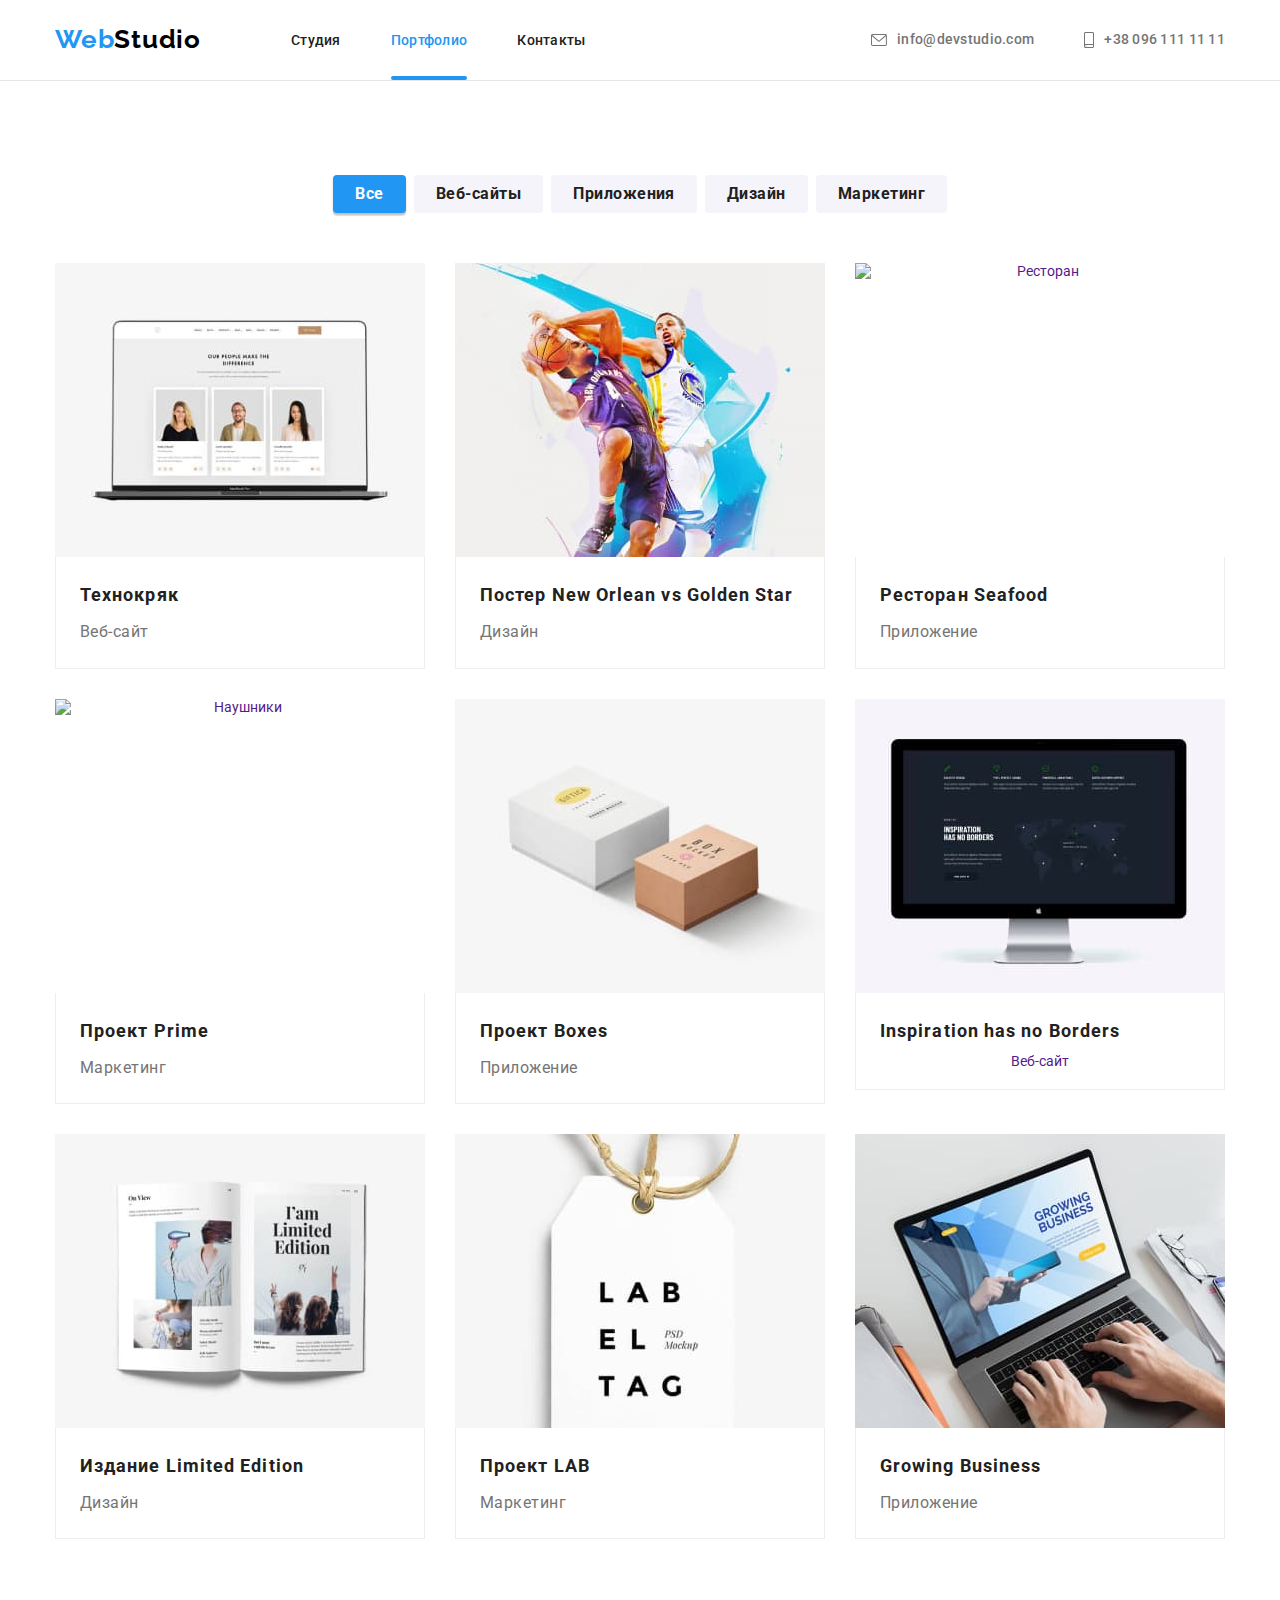
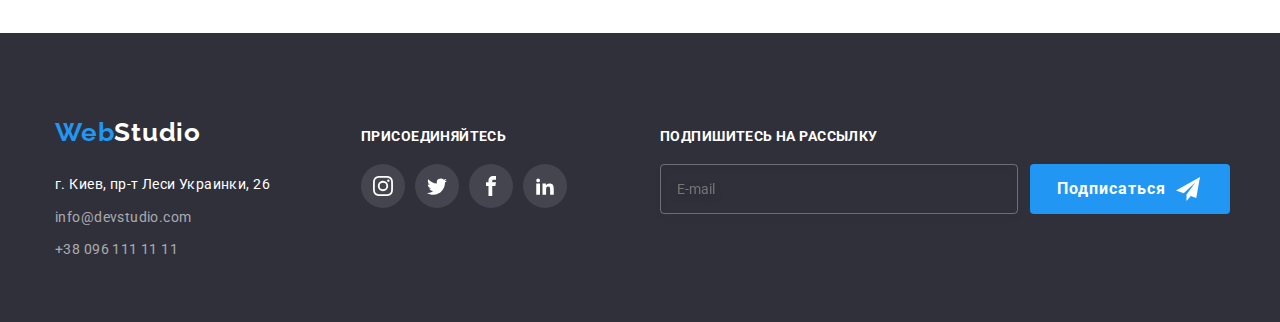
==== commit 9950e0de: "Hw 7 fix" ====
--- a/portfolio.html
+++ b/portfolio.html
@@ -22,8 +22,8 @@
           <nav class="nav">
             <a href="./index.html" class="logo link"> Web<span class="logo__header--textcolor">Studio</span> </a>
             <ul class="nav__list list">
-              <li class="nav__item"><a href="" class="nav__link nav__link--current link">Студия</a></li>
-              <li class="nav__item"><a href="./portfolio.html" class="link nav__link">Портфолио</a></li>
+              <li class="nav__item"><a href="" class="nav__link link">Студия</a></li>
+              <li class="nav__item"><a href="./portfolio.html" class="link nav__link--current nav__link">Портфолио</a></li>
               <li class="nav__item"><a href="" class="link nav__link">Контакты</a></li>
             </ul>
           </nav>
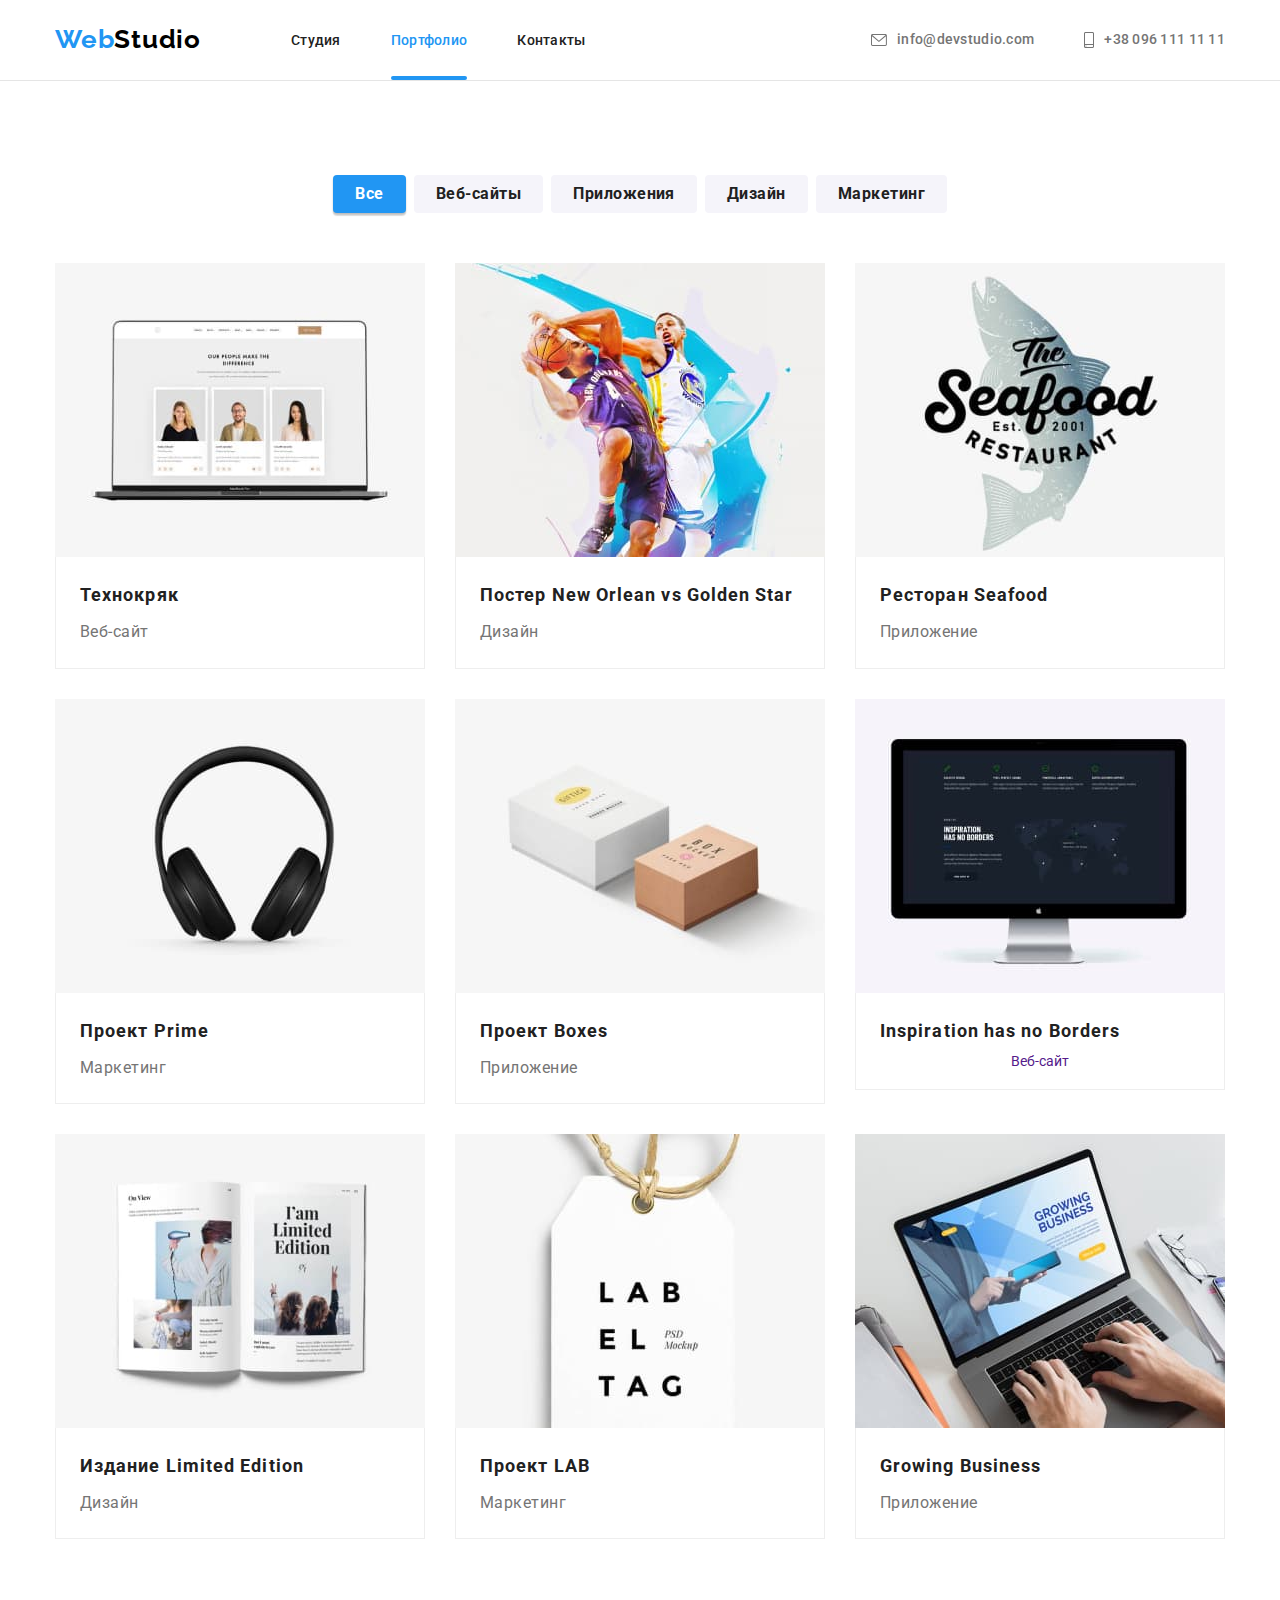
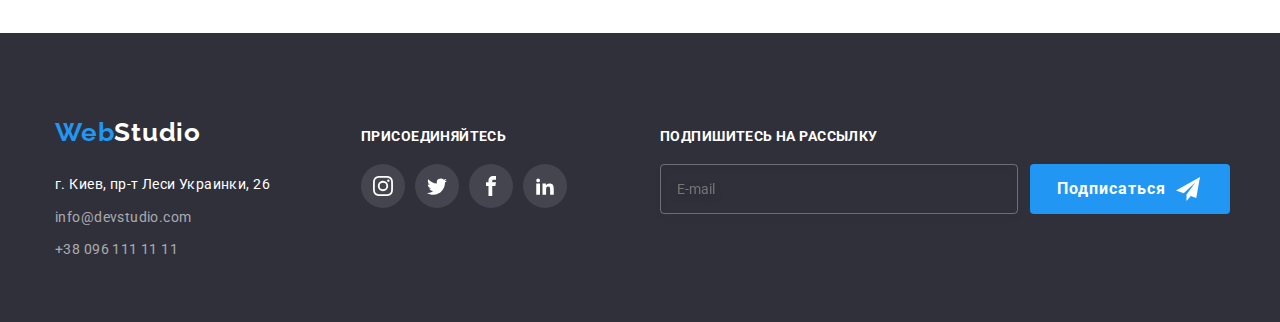
==== commit 2912e619: "Hw 7 fix" ====
--- a/portfolio.html
+++ b/portfolio.html
@@ -22,8 +22,8 @@
           <nav class="nav">
             <a href="./index.html" class="logo link"> Web<span class="logo__header--textcolor">Studio</span> </a>
             <ul class="nav__list list">
-              <li class="nav__item"><a href="" class="nav__link link">Студия</a></li>
-              <li class="nav__item"><a href="./portfolio.html" class="link nav__link--current nav__link">Портфолио</a></li>
+              <li class="nav__item"><a href="./index.html" class="nav__link link">Студия</a></li>
+              <li class="nav__item"><a href="" class="link nav__link--current nav__link">Портфолио</a></li>
               <li class="nav__item"><a href="" class="link nav__link">Контакты</a></li>
             </ul>
           </nav>
@@ -101,7 +101,7 @@
             <li class="portf__item">
               <a href="" class="link portf__link">
                 <div class="portf__thumb">
-                  <img src=".images/img-11-2.jpg" alt="Ресторан" width="370" height="294" />
+                  <img src="images/img-11-2.jpg" alt="Ресторан" width="370" height="294" />
                   <div class="portf__overlay">
                     <p class="portf__overlay--posirion">
                       Технокряк это современная площадка распространения коронавируса. Компании используют эту платформу
@@ -118,7 +118,7 @@
             <li class="portf__item">
               <a href="" class="link portf__link">
                 <div class="portf__thumb">
-                  <img src=".images/img-12-2.jpg" alt="Наушники" width="370" height="294" />
+                  <img src="images/img-12-2.jpg" alt="Наушники" width="370" height="294" />
                   <div class="portf__overlay">
                     <p class="portf__overlay--posirion">
                       Технокряк это современная площадка распространения коронавируса. Компании используют эту платформу
